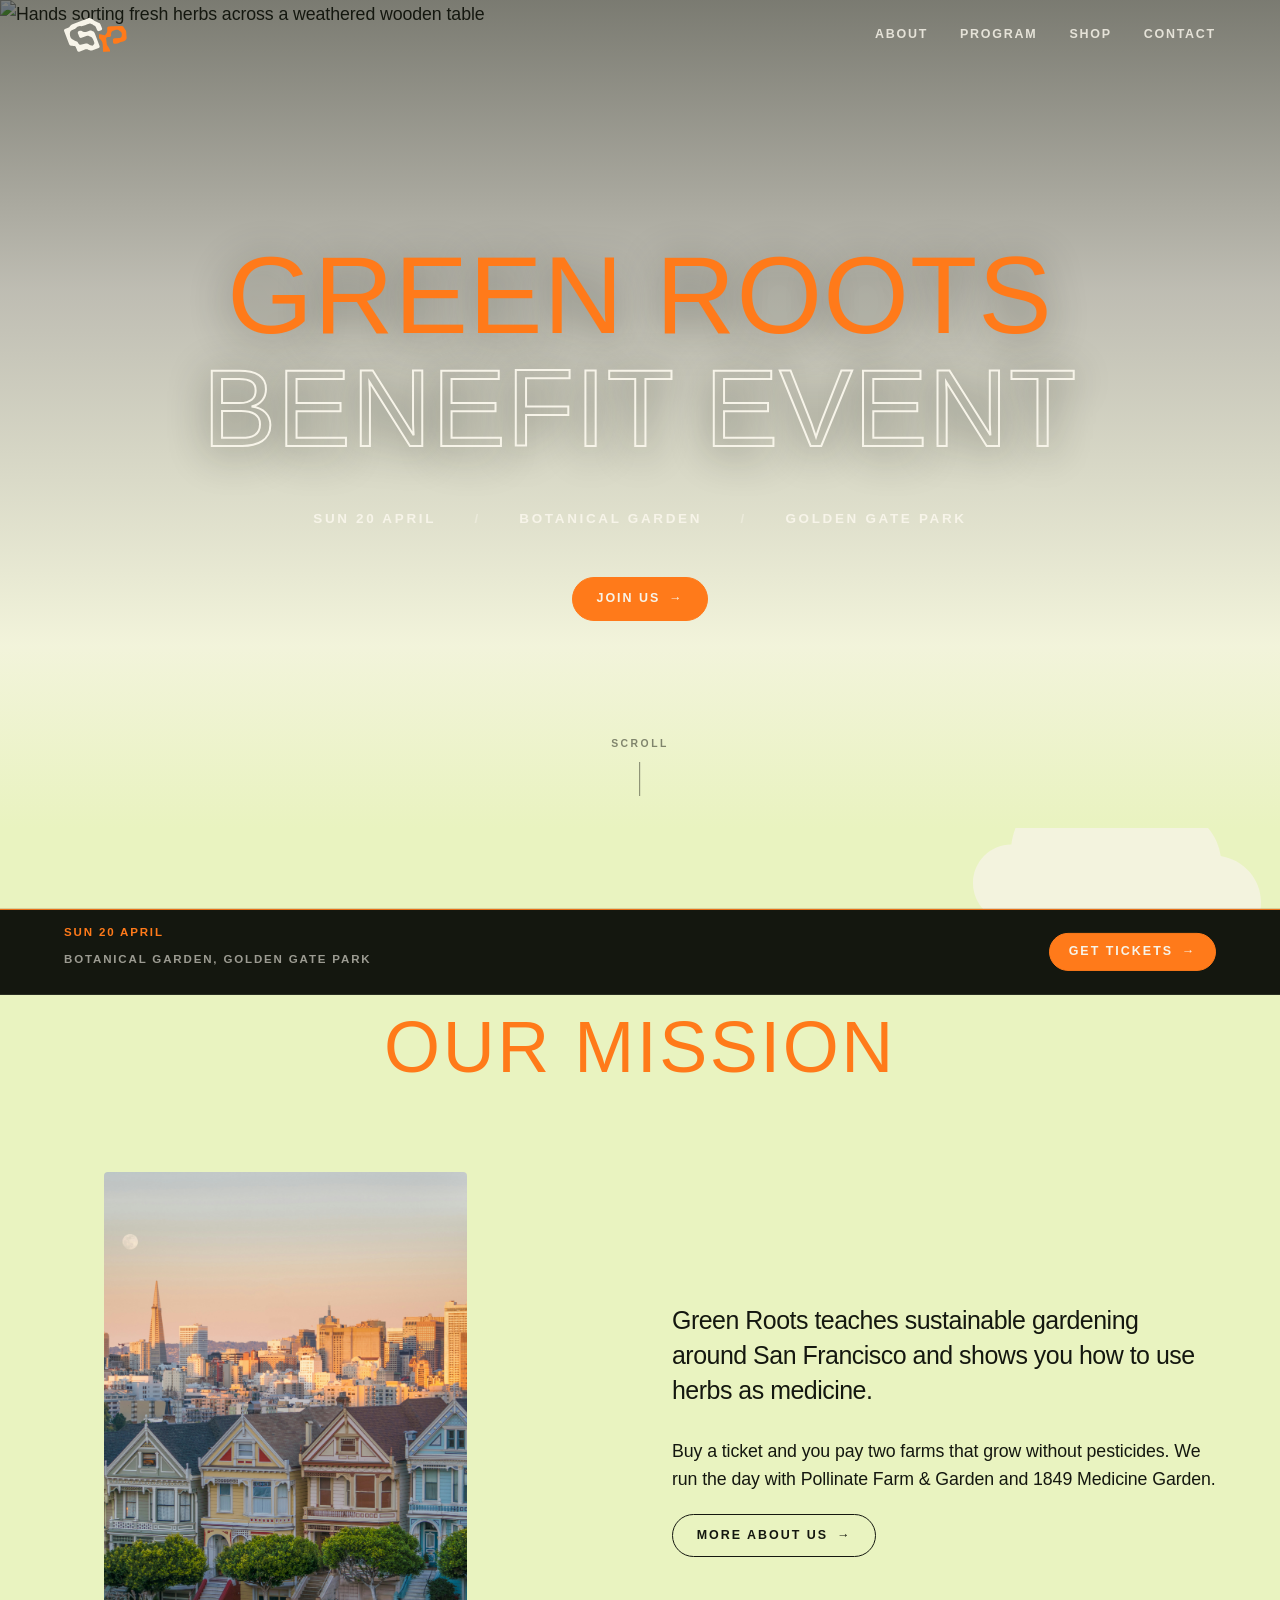
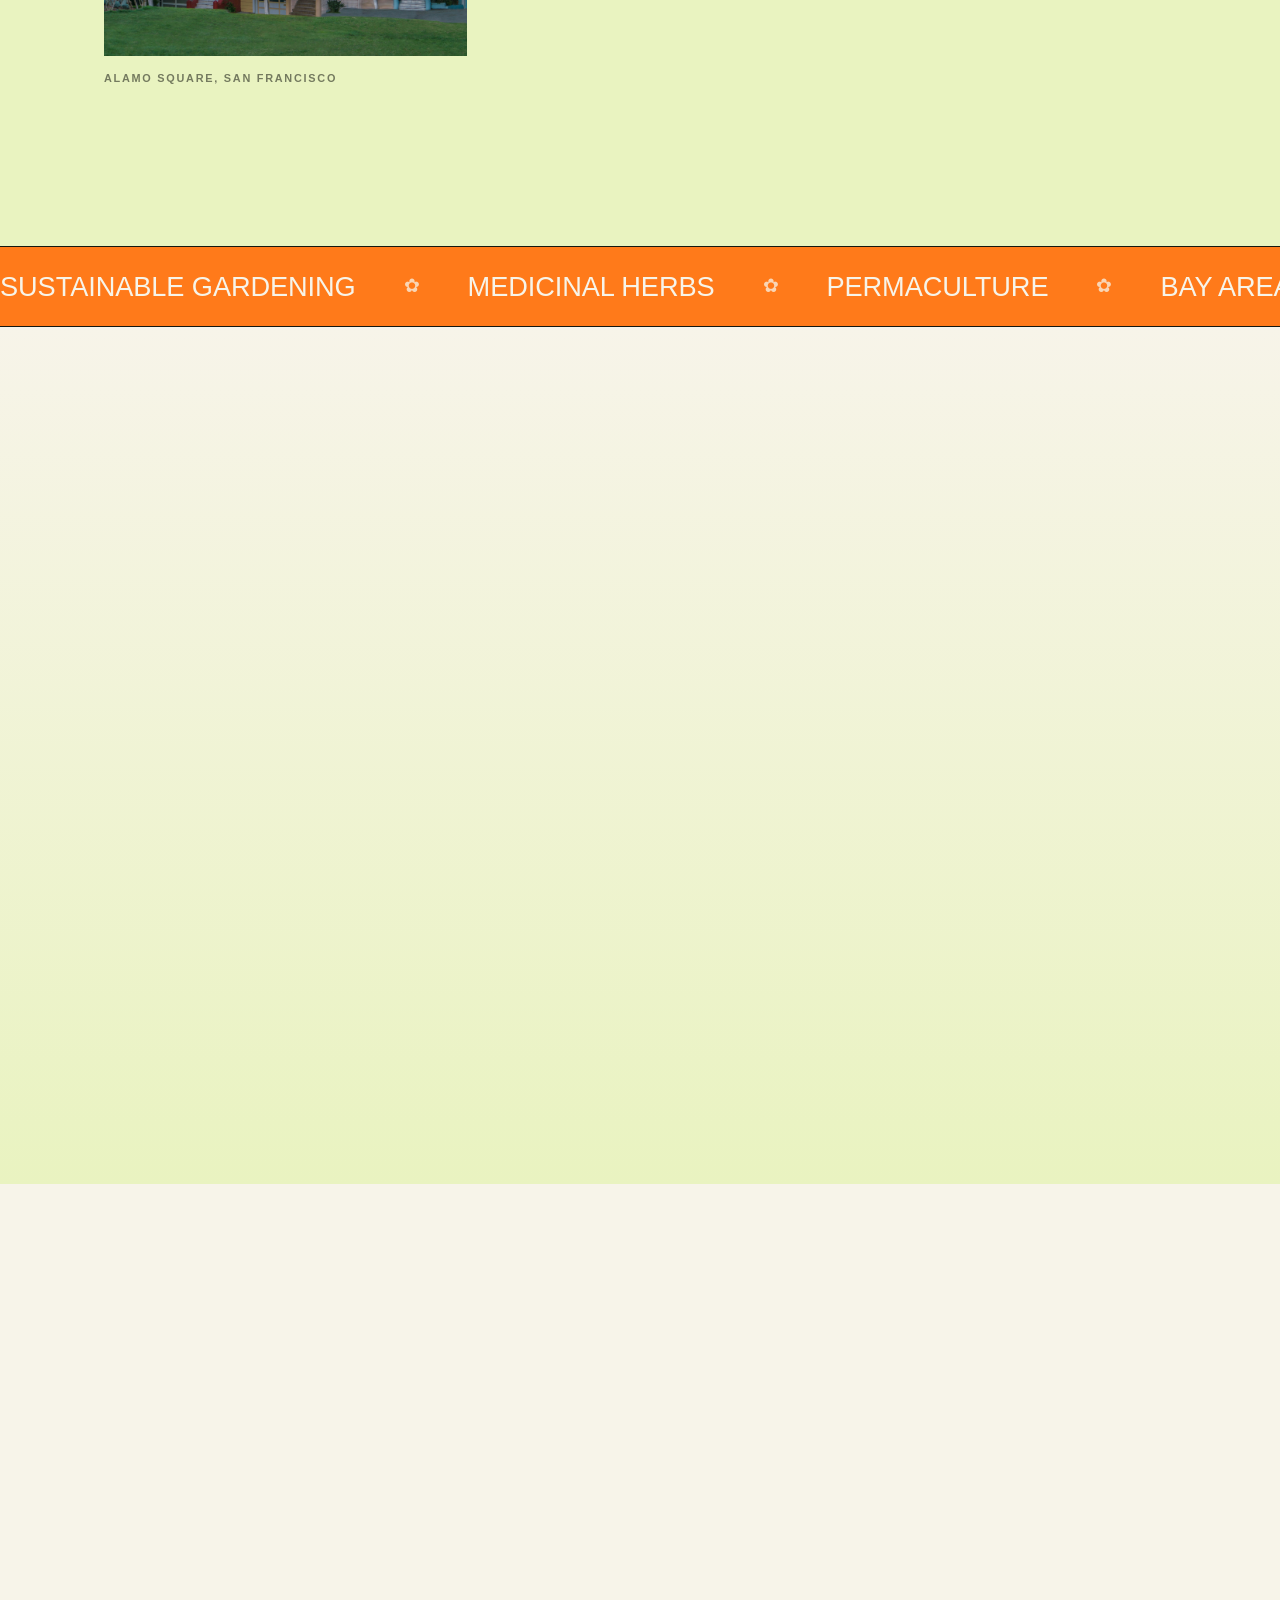
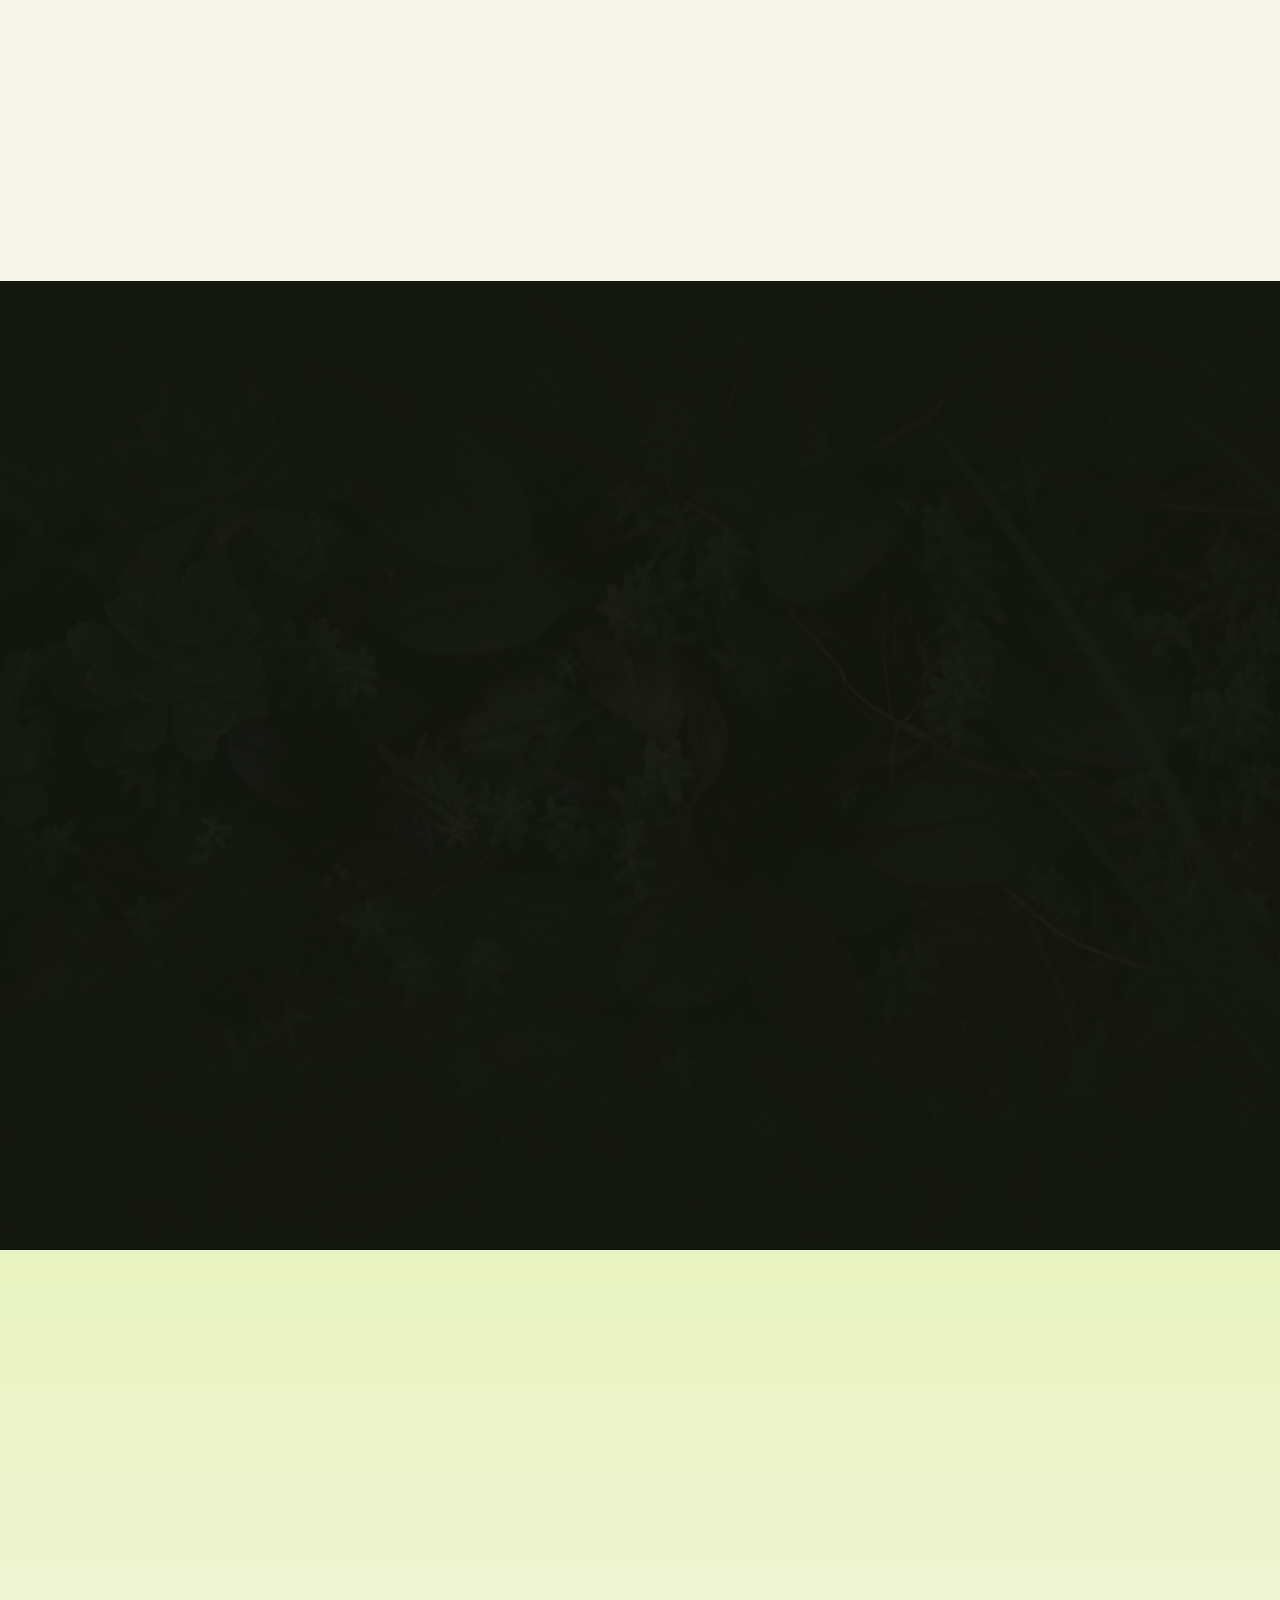
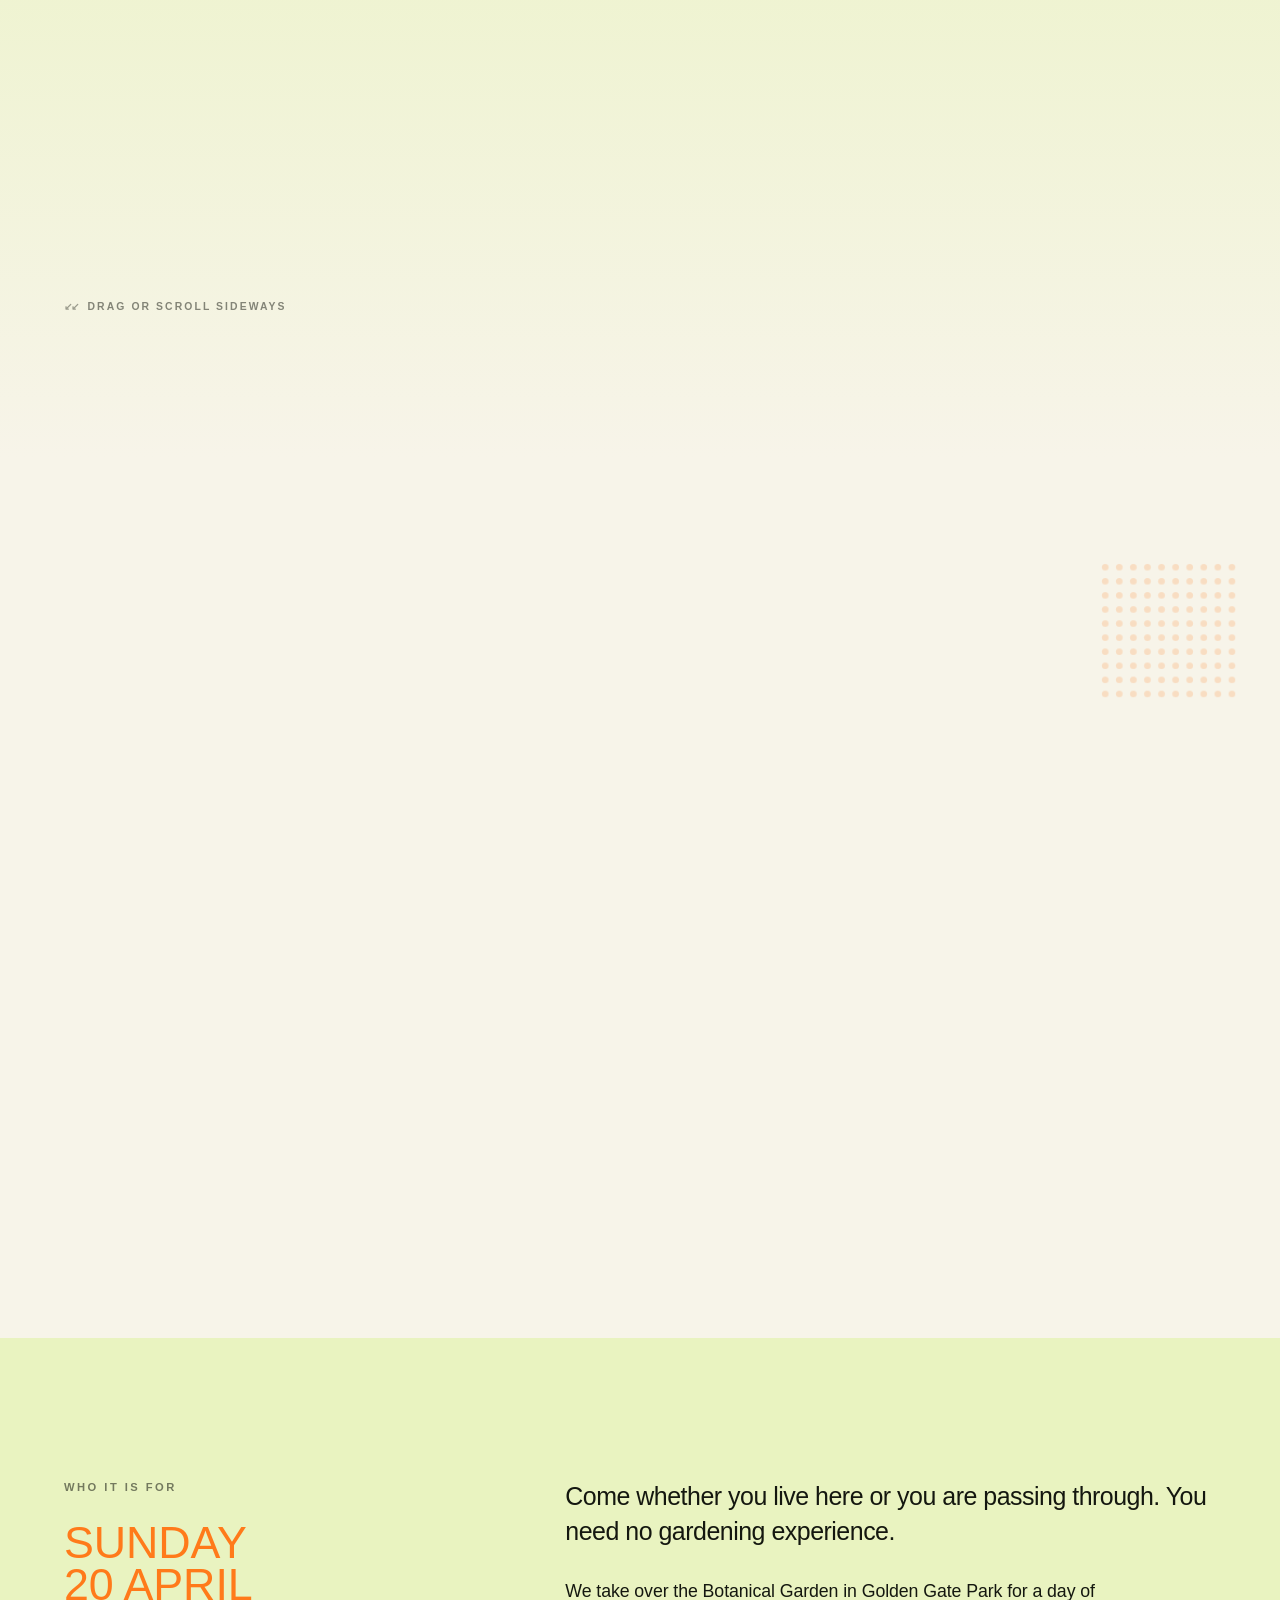
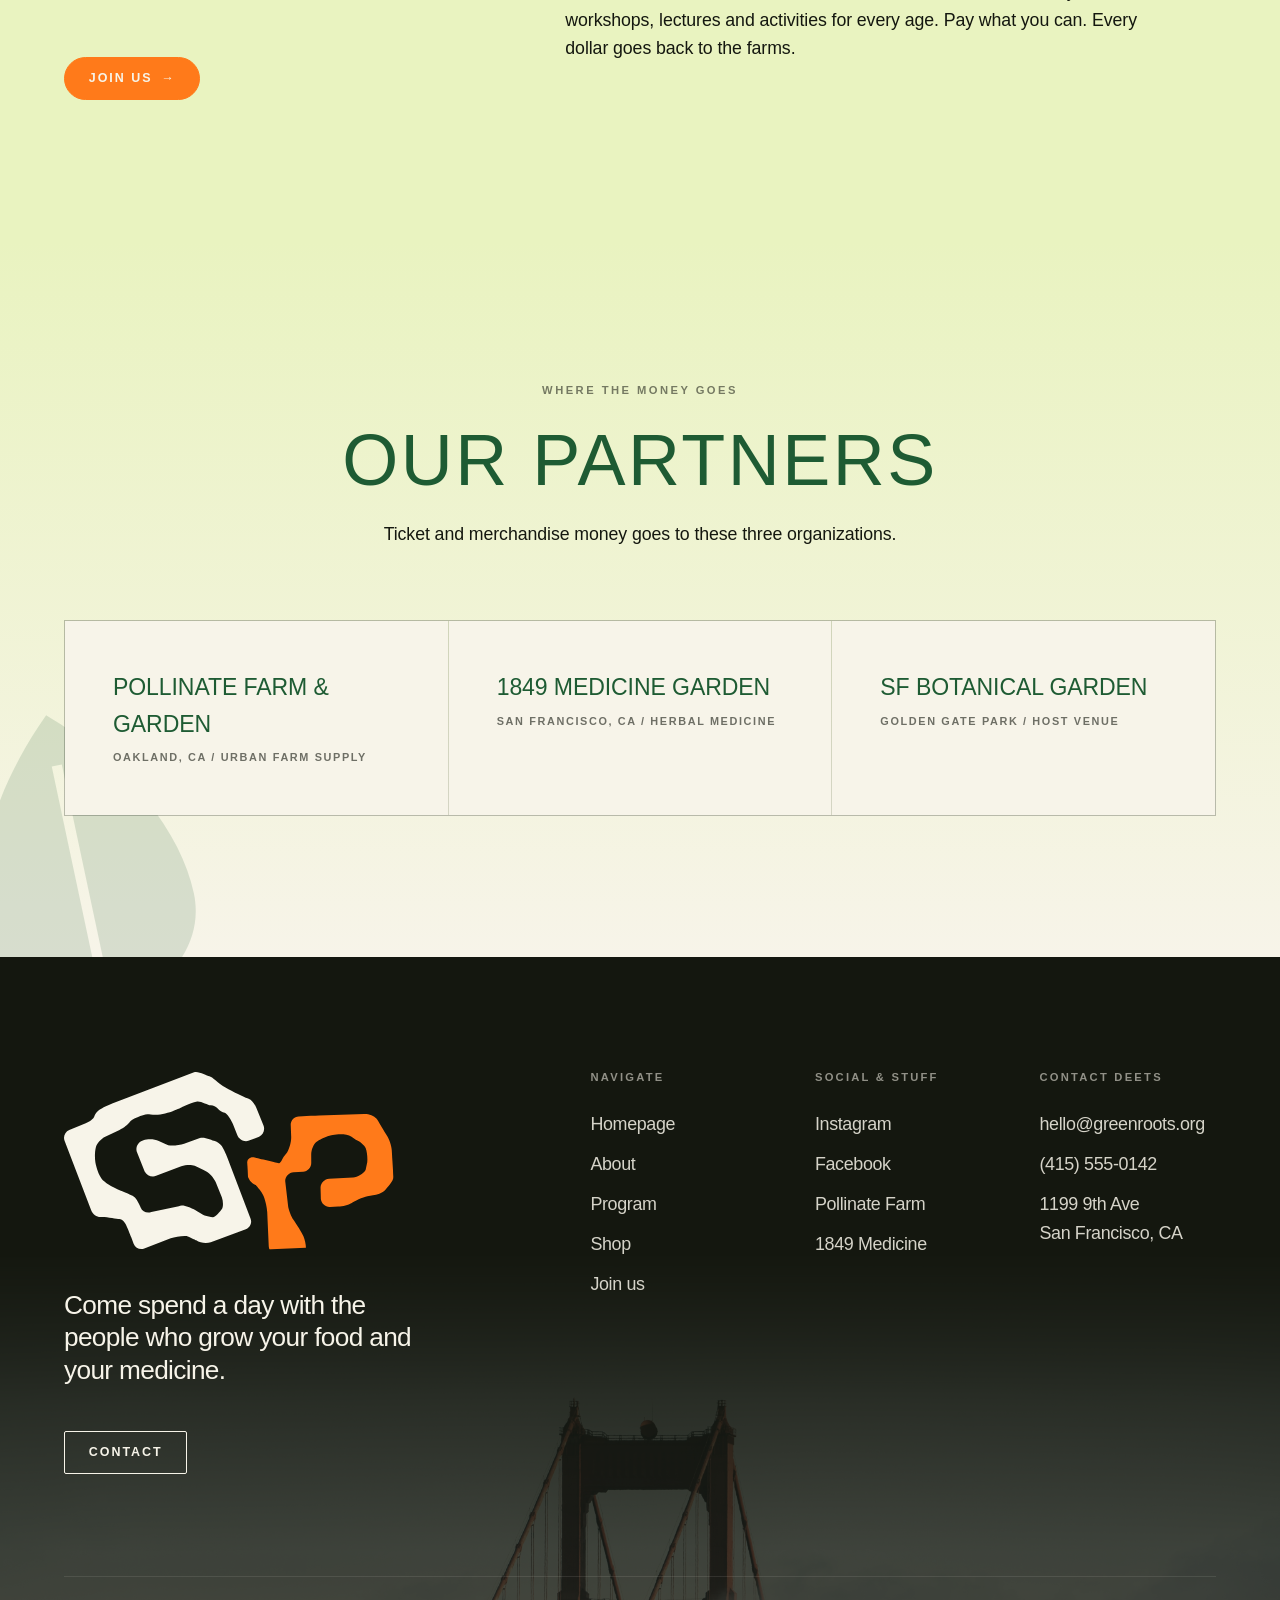
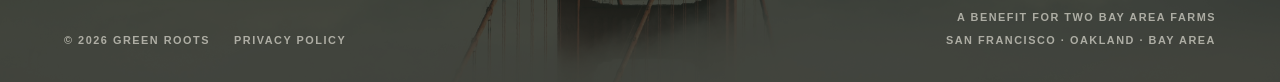
==== index.html @ 8e319bec "commit" ====
<!DOCTYPE html>
<html lang="en">
<head>
<meta charset="utf-8">
<meta name="viewport" content="width=device-width, initial-scale=1">
<title>Green Roots Benefit Event, San Francisco</title>
<meta name="description" content="Green Roots is a benefit event promoting sustainable gardening in and around San Francisco and educating folks about the medicinal uses of herbs.">

<link rel="preconnect" href="https://use.typekit.net" crossorigin>
<link rel="stylesheet" href="https://use.typekit.net/anp8cvh.css">
<link rel="stylesheet" href="css/style.css">
</head>
<body>

<a class="skip-link" href="#main">Skip to content</a>

<header class="site-header">
  <div class="shell site-header__inner">
    <a class="wordmark" href="index.html"><svg class="logo-mark" viewBox="0 0 403 216" xmlns="http://www.w3.org/2000/svg" aria-hidden="true"><path d="M177.602 40.2857C180.343 40.1155 184.178 41.8651 186.124 44.1801C188.062 46.4888 191.898 48.7928 194.631 49.2989C197.363 49.8049 202.777 58.3507 204.778 63.4679L209.93 76.697C211.926 81.822 217.901 84.8073 223.201 83.3412L236.256 78.3563C241.257 76.054 243.659 70.0044 241.594 64.9007L232.861 43.2488C230.805 38.1515 226.64 33.2227 223.595 32.3083C220.55 31.3938 209.944 26.45 206.105 24.4661C202.275 22.4885 196.08 19.0923 192.357 16.9188C188.634 14.7452 178.912 5.50829 176.008 5.19774C173.104 4.8872 162.658 -1.58758 157.515 0.366983L58.3565 38.0786C53.2131 40.0332 46.4711 43.3689 43.3693 45.4746C40.2676 47.5802 37.2441 51.3341 36.6541 53.8051C36.0641 56.2761 31.4075 59.9788 26.3101 62.0352L6.35926 70.1017C1.26192 72.1582 -1.30574 78.0473 0.662883 83.1892L32.8975 167.425C34.8584 172.56 40.3673 176.262 45.1229 175.642C49.8862 175.027 64.3965 177.989 67.0154 178.016C69.6343 178.043 73.1918 181.023 74.889 184.644C76.5926 188.256 79.5816 195.425 81.5362 200.569L84.3103 207.859C86.2648 213.003 92.0647 215.601 97.2004 213.64L129.188 201.398C134.323 199.437 143.011 198.21 148.491 198.68C148.491 198.68 148.685 198.696 153.961 200.972C159.274 203.265 160.163 203.884 160.163 203.884C164.676 207.034 172.579 208.043 177.735 206.137L220.153 190.411C225.315 188.498 227.923 182.732 225.969 177.589L197.859 103.803C195.898 98.6668 192.831 92.3235 191.033 89.716C189.234 87.1085 185.425 84.3751 182.557 83.6557C179.689 82.9362 169.771 78.1271 164.597 79.9924L145.431 86.9184C140.257 88.7837 131.58 89.6328 126.141 88.8099L114.708 83.5038C109.707 81.2067 101.391 80.8808 96.2267 82.7665L94.8157 83.2823C89.6509 85.168 86.5992 91.0504 88.0449 96.3603L97.6584 120.402C100.157 125.304 106.4 127.722 111.543 125.767L141.982 114.225C147.126 112.271 154.457 112.016 158.281 113.653C162.104 115.29 168.445 118.302 172.374 120.347C176.304 122.393 181.373 128.159 183.655 133.169L191.124 151.604C192.955 156.788 192.969 163.242 191.165 165.938C189.362 168.634 182.836 176.526 180.166 176.006C177.49 175.494 173.03 174.513 170.243 173.821C167.456 173.129 158.998 166.903 156.508 165.988C154.023 165.065 143.886 159.845 139.122 162.585L105.779 169.565C100.676 171.629 94.8374 169.141 92.7873 164.036L92.0299 162.146C89.9798 157.04 86.4793 151.865 84.241 150.64C82.0027 149.414 72.895 145.559 68.8197 143.962C64.7444 142.366 57.6002 138.663 52.9461 135.732C52.9461 135.732 52.0865 135.189 48.5644 132.276C40.7568 125.806 37.9756 109.182 37.9756 109.182C37.0727 103.759 37.3413 95.5769 38.5824 91.0195C39.8299 86.4543 44.9103 80.8026 49.8848 78.4532L67.2347 70.258C72.2093 67.9086 77.8758 63.4544 79.8307 60.3657C81.7856 57.277 95.4231 51.6061 100.908 51.2299C100.908 51.2299 102.1 51.142 107.662 51.7175C123.561 53.3336 144.507 41.901 144.507 41.901C149.339 39.2679 156.859 36.5126 161.225 35.7689C165.591 35.0252 174.857 40.4776 177.598 40.3075L177.602 40.2857Z"/><g clip-path="url(#clip-hdr-i)"><path class="is-accent" d="M236.792 142.304C240.543 147.275 241.913 150.678 241.913 150.678C243.968 155.783 245.858 164.449 246.098 169.944L247.936 211.043C248.176 216.537 252.879 221.296 258.368 221.617L261.338 221.787C266.827 222.108 275.779 221.726 281.22 220.948L282.881 220.705C288.323 219.927 292.861 216.355 292.955 212.777C293.048 209.2 291.702 202.913 289.961 198.795C288.22 194.687 279.726 181.515 277.605 178.565C275.484 175.615 272.745 168.818 271.529 163.456L267.872 132.026C267.972 126.527 272.548 121.742 278.038 121.392L289.477 120.661C294.967 120.311 299.431 115.521 299.411 110.027L299.365 100.04C299.334 94.5356 302.09 87.7288 305.489 84.8975C308.879 82.0667 316.003 78.5821 321.316 77.1586C321.316 77.1586 338.936 72.4242 348.212 78.5347L353.355 81.9233C358.422 83.7937 363.841 88.4713 365.391 92.3173C366.94 96.1633 367.774 103.794 367.223 109.263L365.233 118.689C362.385 123.388 355.558 127.491 350.066 127.801L321.079 129.419C315.588 129.729 310.911 134.478 310.681 139.973L311.038 153.861C311.587 159.332 316.529 163.62 322.024 163.38L332.025 162.943C337.52 162.712 344.646 160.859 347.86 158.827C351.074 156.794 361.959 151.183 367.399 150.365L375.851 149.094C381.291 148.276 387.175 145.506 388.925 142.937C390.696 140.398 399.245 132.196 398.905 126.706L396.925 94.7018C396.585 89.2114 393.903 81.2309 390.975 76.9748C388.046 72.7087 380.928 59.6572 378.304 56.3988C375.679 53.1404 369.033 50.6284 363.536 50.8187L309.045 52.6814C303.548 52.8717 294.556 53.255 289.064 53.5453L284.17 53.7993C278.678 54.0896 274.35 58.8132 274.56 64.3092L275.109 78.699C275.32 84.195 273.162 92.5373 270.315 97.2462C270.315 97.2462 269.401 98.7676 266.283 102.327C264.625 104.221 262.598 110.756 260.24 110.389C256.047 109.722 230.854 103.576 230.854 103.576C225.512 102.269 221.348 105.704 221.608 111.198L222.181 123.384C222.442 128.878 226.898 134.879 232.074 136.725C232.074 136.725 232.765 136.975 236.781 142.294L236.792 142.304Z"/></g><defs><clipPath id="clip-hdr-i"><rect width="167.33" height="176.45" transform="translate(395.5 40.8594) rotate(87.4958)"/></clipPath></defs></svg><span class="sr-only">Green Roots</span></a>

    <nav class="site-nav" id="site-nav" aria-label="Primary">
      <a href="about.html">About</a>
      <a href="#program">Program</a>
      <a href="#shop">Shop</a>
      <a href="#contact">Contact</a>
    </nav>

    <button class="nav-toggle" type="button" aria-expanded="false" aria-controls="site-nav" aria-label="Menu">
      <span></span>
    </button>
  </div>
</header>

<main id="main">

  <!-- ============================ HERO ============================ -->
  <section class="hero">
    <div class="hero__media">
      <img src="img/hero_image.png" alt="Hands sorting fresh herbs across a weathered wooden table" fetchpriority="high">
    </div>

    <div class="shell hero__inner">
      <h1 class="hero__title">
        <span>Green Roots</span>
        <span class="is-outline">Benefit Event</span>
      </h1>

      <p class="hero__meta">
        <span>Sun 20 April</span>
        <span>Botanical Garden</span>
        <span>Golden Gate Park</span>
      </p>

      <p class="hero__cta">
        <a class="btn btn--solid" href="#join">Join us <span class="btn__arrow" aria-hidden="true">&rarr;</span></a>
      </p>
    </div>

    <span class="hero__scroll" aria-hidden="true">Scroll</span>
  </section>

  <!-- ============================ MISSION ============================ -->
  <section class="band band--lime" id="mission">
    <svg class="motif motif--fog-tr" viewBox="0 0 200 90" aria-hidden="true">
      <path fill="currentColor" d="M20 70C9 70 0 61 0 50s9-20 20-20C22 13 36 0 53 0c12 0 23 7 29 17 5-4 11-6 18-6 15 0 27 11 29 25 12 2 21 12 21 24 0 13-11 24-24 24H20z"></path>
    </svg>
    <div class="shell">
      <div class="band__head band__head--center" data-reveal>
        <span class="eyebrow">The program</span>
        <h2 class="section-title">Our Mission</h2>
      </div>

      <div class="split split--offset">
        <div class="split__media" data-reveal>
          <figure class="figure figure--tall">
            <img src="img/sanfancisco.jpg" alt="Victorian houses at Alamo Square with the San Francisco skyline behind them">
            <figcaption class="figure__caption">Alamo Square, San Francisco</figcaption>
          </figure>
        </div>

        <div class="split__body" data-reveal data-reveal-delay="120">
          <p class="lede">Green Roots teaches sustainable gardening around San&nbsp;Francisco and shows you how to use herbs as medicine.</p>
          <p>Buy a ticket and you pay two farms that grow without pesticides. We run the day with Pollinate Farm &amp; Garden and 1849 Medicine Garden.</p>
          <p><a class="btn" href="about.html">More about us <span class="btn__arrow" aria-hidden="true">&rarr;</span></a></p>
        </div>
      </div>
    </div>
  </section>

  <div class="marquee" aria-hidden="true">
    <div class="marquee__track">
      <span class="marquee__item">Sustainable gardening</span>
      <span class="marquee__item">Medicinal herbs</span>
      <span class="marquee__item">Permaculture</span>
      <span class="marquee__item">Bay Area growers</span>
      <span class="marquee__item">Sustainable gardening</span>
      <span class="marquee__item">Medicinal herbs</span>
      <span class="marquee__item">Permaculture</span>
      <span class="marquee__item">Bay Area growers</span>
    </div>
  </div>

  <!-- ============================ IMPORTANCE ============================ -->
  <section class="band band--fade-cream" id="importance">
    <div class="shell">
      <div class="band__head band__head--center" data-reveal>
        <span class="eyebrow">Soil and health</span>
        <h2 class="section-title">Importance</h2>
      </div>

      <div class="columns" data-reveal>
        <p>Most people never meet the person who grows their food. What you eat shapes your health more than almost any other choice you make in a day. Farms that skip pesticides, chemicals and GMOs give you food worth eating.</p>
        <p>Paying growers near you keeps that food within reach. Food can poison you or heal you. The difference is quantity and quality.</p>
        <p>Herbs work the same way. Grown well and used with care, they handle small complaints and cost the land nothing.</p>
      </div>

      <div class="facts" style="margin-top: clamp(3rem, 7vw, 5rem)" data-reveal>
        <div class="fact">
          <span class="fact__num">2</span>
          <span class="fact__label">Partner farms</span>
        </div>
        <div class="fact">
          <span class="fact__num">6</span>
          <span class="fact__label">Workshops &amp; lectures</span>
        </div>
        <div class="fact">
          <span class="fact__num">100%</span>
          <span class="fact__label">Proceeds donated</span>
        </div>
        <div class="fact">
          <span class="fact__num">1</span>
          <span class="fact__label">Day in the garden</span>
        </div>
      </div>
    </div>
  </section>

  <!-- ============================ WHY GREEN ROOTS ============================ -->
  <section class="band band--cream" id="why">
    <div class="shell">
      <div class="split split--reverse">
        <div class="split__media" data-reveal>
          <figure class="figure">
            <img src="img/garden.jpg" alt="An open glasshouse door looking out onto a planted garden">
            <figcaption class="figure__caption">The glasshouse at the Botanical Garden</figcaption>
          </figure>
        </div>

        <div class="split__body" data-reveal data-reveal-delay="120">
          <span class="eyebrow">The farms</span>
          <h2 class="section-title section-title--green" style="margin-bottom: 1.5rem">Why Green&nbsp;Roots?</h2>
          <p>We run the day with Pollinate Farm &amp; Garden and 1849 Medicine Garden. Both farms follow permaculture methods.</p>
          <p><strong>Yolanda Burell</strong> farms in Oakland and owns Pollinate Farm. <strong>Bonnie Rose Weaver</strong> is a herbalist and owns 1849 Medicine Garden. They spend the day answering your questions.</p>
        </div>
      </div>
    </div>
  </section>

  <!-- ============================ SPEAKERS ============================ -->
  <section class="band band--ink band--texture" id="speakers">
    <div class="shell">
      <div class="band__head" data-reveal>
        <span class="eyebrow eyebrow--cream">Speakers</span>
        <h2 class="section-title section-title--cream">Meet your hosts</h2>
      </div>

      <div class="speakers">
        <article class="speaker" data-reveal>
          <div class="speaker__portrait">
            <img src="img/Yolanda Burell.png" alt="Portrait of Yolanda Burell">
          </div>
          <div>
            <h3 class="speaker__name">Yolanda Burell</h3>
            <p class="speaker__role">Farmer · Pollinate Farm &amp; Garden</p>
            <p>Yolanda grows food, feed and flowers on an urban homestead in Oakland. She teaches people to farm the space they already have, down to a balcony.</p>
          </div>
        </article>

        <article class="speaker" data-reveal data-reveal-delay="140">
          <div class="speaker__portrait">
            <img src="img/Bonnie Rose Weaver.png" alt="Portrait of Bonnie Rose Weaver">
          </div>
          <div>
            <h3 class="speaker__name">Bonnie Rose Weaver</h3>
            <p class="speaker__role">Herbalist · 1849 Medicine Garden</p>
            <p>Bonnie grows and wildcrafts the plants she makes medicine from. Her tinctures and salves come from within a few miles of the city.</p>
          </div>
        </article>
      </div>
    </div>
  </section>

  <!-- ============================ PROGRAM ============================ -->
  <section class="band band--fade-lime" id="program">
    <div class="shell">
      <div class="band__head" data-reveal>
        <span class="eyebrow">Sunday 20 April</span>
        <h2 class="section-title">Program</h2>
      </div>

      <div class="rail" tabindex="0" role="region" aria-label="Event program, scroll horizontally" data-reveal>
        <div class="rail__track">

          <article class="rail-card">
            <div class="rail-card__stamp">
              <span class="rail-card__day">Sun</span>
              <span class="rail-card__hour">10</span>
            </div>
            <span class="rail-card__time">10:00–11:00</span>
            <h3 class="rail-card__title">Doors open &amp; garden walk</h3>
            <p class="rail-card__note">A walk through the beds with the head gardener before the crowds arrive.</p>
            <span class="rail-card__where">Main lawn</span>
          </article>
          <article class="rail-card">
            <div class="rail-card__stamp">
              <span class="rail-card__day">Sun</span>
              <span class="rail-card__hour">11</span>
            </div>
            <span class="rail-card__time">11:00–12:30</span>
            <h3 class="rail-card__title">Growing food in a small city plot</h3>
            <p class="rail-card__note">Yolanda Burell on beds, balconies and what a sidewalk strip can feed.</p>
            <span class="rail-card__where">Lecture tent</span>
          </article>
          <article class="rail-card">
            <div class="rail-card__stamp">
              <span class="rail-card__day">Sun</span>
              <span class="rail-card__hour">12</span>
            </div>
            <span class="rail-card__time">12:30–13:00</span>
            <h3 class="rail-card__title">Seed swap</h3>
            <p class="rail-card__note">Bring seeds you saved. Take home seeds you have never grown.</p>
            <span class="rail-card__where">Nursery</span>
          </article>
          <article class="rail-card">
            <div class="rail-card__stamp">
              <span class="rail-card__day">Sun</span>
              <span class="rail-card__hour">13</span>
            </div>
            <span class="rail-card__time">13:00–14:30</span>
            <h3 class="rail-card__title">Herb ID &amp; tincture making</h3>
            <p class="rail-card__note">Bonnie Rose Weaver names the plants around you, then you make a tincture.</p>
            <span class="rail-card__where">Workshop barn</span>
          </article>
          <article class="rail-card">
            <div class="rail-card__stamp">
              <span class="rail-card__day">Sun</span>
              <span class="rail-card__hour">14</span>
            </div>
            <span class="rail-card__time">14:30–15:30</span>
            <h3 class="rail-card__title">Composting &amp; soil clinic</h3>
            <p class="rail-card__note">Bring a bag of your own soil and we will tell you what it is missing.</p>
            <span class="rail-card__where">Nursery</span>
          </article>
          <article class="rail-card">
            <div class="rail-card__stamp">
              <span class="rail-card__day">Sun</span>
              <span class="rail-card__hour">15</span>
            </div>
            <span class="rail-card__time">15:30–16:30</span>
            <h3 class="rail-card__title">Kids' potting bench</h3>
            <p class="rail-card__note">Potting up seedlings with the children. Everyone takes one home.</p>
            <span class="rail-card__where">Glasshouse</span>
          </article>
          <article class="rail-card">
            <div class="rail-card__stamp">
              <span class="rail-card__day">Sun</span>
              <span class="rail-card__hour">16</span>
            </div>
            <span class="rail-card__time">16:30–17:00</span>
            <h3 class="rail-card__title">Panel: food as medicine</h3>
            <p class="rail-card__note">Both speakers answer questions from the audience.</p>
            <span class="rail-card__where">Lecture tent</span>
          </article>
          <article class="rail-card">
            <div class="rail-card__stamp">
              <span class="rail-card__day">Sun</span>
              <span class="rail-card__hour">17</span>
            </div>
            <span class="rail-card__time">17:00 to late</span>
            <h3 class="rail-card__title">Community table</h3>
            <p class="rail-card__note">A shared meal cooked from the garden. One long table, no seating plan.</p>
            <span class="rail-card__where">Main lawn</span>
          </article>

        </div>
      </div>

      <p class="rail-hint" aria-hidden="true">Drag or scroll sideways</p>
    </div>
  </section>

  <!-- ============================ TICKETS ============================ -->
  <section class="band band--cream" id="tickets">
    <svg class="motif motif--spot-r" viewBox="0 0 100 100" aria-hidden="true">
      <defs>
        <pattern id="dots-tickets" width="10" height="10" patternUnits="userSpaceOnUse">
          <circle cx="3" cy="3" r="2.4" fill="currentColor"></circle>
        </pattern>
      </defs>
      <rect width="100" height="100" fill="url(#dots-tickets)"></rect>
    </svg>

    <div class="shell">
      <div class="band__head" data-reveal>
        <span class="eyebrow">Tickets</span>
        <h2 class="section-title">Pick your tier</h2>
        <p style="margin-top:1.5rem">Every tier gets you the whole day. The price changes how much reaches the farms. We turn nobody away for lack of funds.</p>
      </div>

      <div class="tiers" data-reveal>
        <a class="tier" href="#join">
          <span class="tier__badge">Tier 1 · Sold out</span>
          <span class="tier__price">$25</span>
          <span class="tier__name">Early roots</span>
          <p class="tier__what">Entry, all lectures and workshops. These sold out in a week.</p>
          <span class="tier__cta">Waitlist <span aria-hidden="true">&rarr;</span></span>
        </a>

        <a class="tier tier--featured" href="#join">
          <span class="tier__badge">Tier 2 · On sale</span>
          <span class="tier__price">$40</span>
          <span class="tier__name">General</span>
          <p class="tier__what">Entry, all lectures and workshops, plus a seed pack from both farms.</p>
          <span class="tier__cta">Get tickets <span aria-hidden="true">&rarr;</span></span>
        </a>

        <a class="tier" href="#join">
          <span class="tier__badge">Tier 3 · On sale</span>
          <span class="tier__price">$85</span>
          <span class="tier__name">Supporter</span>
          <p class="tier__what">Everything above, a seat at the community table and a screen-printed tote.</p>
          <span class="tier__cta">Get tickets <span aria-hidden="true">&rarr;</span></span>
        </a>

        <a class="tier" href="#join">
          <span class="tier__badge">Always open</span>
          <span class="tier__price">$0+</span>
          <span class="tier__name">Pay what you can</span>
          <p class="tier__what">Same day, same workshops. Tell us you are coming and we hold a place.</p>
          <span class="tier__cta">Reserve a place <span aria-hidden="true">&rarr;</span></span>
        </a>
      </div>
    </div>
  </section>

  <!-- ============================ JOIN US ============================ -->
  <section class="band band--lime" id="join">
    <div class="shell">
      <div class="join">
        <div class="join__aside" data-reveal>
          <span class="eyebrow">Who it is for</span>
          <p class="join__date">Sunday<br>20 April</p>
          <p style="margin-top:1.25rem"><a class="btn btn--solid" href="#contact">Join us <span class="btn__arrow" aria-hidden="true">&rarr;</span></a></p>
        </div>

        <div class="join__body" data-reveal data-reveal-delay="120">
          <p class="lede">Come whether you live here or you are passing through. You need no gardening experience.</p>
          <p>We take over the Botanical Garden in Golden Gate Park for a day of workshops, lectures and activities for every age. Pay what you can. Every dollar goes back to the farms.</p>
        </div>
      </div>
    </div>
  </section>

  <!-- ============================ PARTNERS ============================ -->
  <section class="band band--fade-lime" id="shop">
    <svg class="motif motif--leaf-bl" viewBox="0 0 100 120" aria-hidden="true">
      <path fill="currentColor" d="M50 2C22 28 8 58 8 82c0 21 19 36 42 36s42-15 42-36C92 58 78 28 50 2zm2 20v94h-4V22h4z"></path>
    </svg>
    <div class="shell">
      <div class="band__head band__head--center" data-reveal>
        <span class="eyebrow">Where the money goes</span>
        <h2 class="section-title section-title--green">Our partners</h2>
        <p style="margin:1.5rem auto 0; text-align:center">Ticket and merchandise money goes to these three organizations.</p>
      </div>

      <div class="partners" data-reveal>
        <a class="partner" href="#contact">
          <span class="partner__name">Pollinate Farm &amp; Garden</span>
          <span class="partner__meta">Oakland, CA / Urban farm supply</span>
        </a>
        <a class="partner" href="#contact">
          <span class="partner__name">1849 Medicine Garden</span>
          <span class="partner__meta">San Francisco, CA / Herbal medicine</span>
        </a>
        <a class="partner" href="#contact">
          <span class="partner__name">SF Botanical Garden</span>
          <span class="partner__meta">Golden Gate Park / Host venue</span>
        </a>
      </div>
    </div>
  </section>

</main>

<!-- ============================ FOOTER ============================ -->
<footer class="site-footer" id="contact">
  <div class="site-footer__bridge" aria-hidden="true">
    <img src="img/footer_image.png" alt="">
  </div>

  <div class="shell">
    <div class="footer-top">
      <div class="footer-brand">
        <h2 class="sr-only">Green Roots</h2>
        <svg class="footer-brand__logo" viewBox="0 0 403 216" xmlns="http://www.w3.org/2000/svg" aria-hidden="true"><path d="M177.602 40.2857C180.343 40.1155 184.178 41.8651 186.124 44.1801C188.062 46.4888 191.898 48.7928 194.631 49.2989C197.363 49.8049 202.777 58.3507 204.778 63.4679L209.93 76.697C211.926 81.822 217.901 84.8073 223.201 83.3412L236.256 78.3563C241.257 76.054 243.659 70.0044 241.594 64.9007L232.861 43.2488C230.805 38.1515 226.64 33.2227 223.595 32.3083C220.55 31.3938 209.944 26.45 206.105 24.4661C202.275 22.4885 196.08 19.0923 192.357 16.9188C188.634 14.7452 178.912 5.50829 176.008 5.19774C173.104 4.8872 162.658 -1.58758 157.515 0.366983L58.3565 38.0786C53.2131 40.0332 46.4711 43.3689 43.3693 45.4746C40.2676 47.5802 37.2441 51.3341 36.6541 53.8051C36.0641 56.2761 31.4075 59.9788 26.3101 62.0352L6.35926 70.1017C1.26192 72.1582 -1.30574 78.0473 0.662883 83.1892L32.8975 167.425C34.8584 172.56 40.3673 176.262 45.1229 175.642C49.8862 175.027 64.3965 177.989 67.0154 178.016C69.6343 178.043 73.1918 181.023 74.889 184.644C76.5926 188.256 79.5816 195.425 81.5362 200.569L84.3103 207.859C86.2648 213.003 92.0647 215.601 97.2004 213.64L129.188 201.398C134.323 199.437 143.011 198.21 148.491 198.68C148.491 198.68 148.685 198.696 153.961 200.972C159.274 203.265 160.163 203.884 160.163 203.884C164.676 207.034 172.579 208.043 177.735 206.137L220.153 190.411C225.315 188.498 227.923 182.732 225.969 177.589L197.859 103.803C195.898 98.6668 192.831 92.3235 191.033 89.716C189.234 87.1085 185.425 84.3751 182.557 83.6557C179.689 82.9362 169.771 78.1271 164.597 79.9924L145.431 86.9184C140.257 88.7837 131.58 89.6328 126.141 88.8099L114.708 83.5038C109.707 81.2067 101.391 80.8808 96.2267 82.7665L94.8157 83.2823C89.6509 85.168 86.5992 91.0504 88.0449 96.3603L97.6584 120.402C100.157 125.304 106.4 127.722 111.543 125.767L141.982 114.225C147.126 112.271 154.457 112.016 158.281 113.653C162.104 115.29 168.445 118.302 172.374 120.347C176.304 122.393 181.373 128.159 183.655 133.169L191.124 151.604C192.955 156.788 192.969 163.242 191.165 165.938C189.362 168.634 182.836 176.526 180.166 176.006C177.49 175.494 173.03 174.513 170.243 173.821C167.456 173.129 158.998 166.903 156.508 165.988C154.023 165.065 143.886 159.845 139.122 162.585L105.779 169.565C100.676 171.629 94.8374 169.141 92.7873 164.036L92.0299 162.146C89.9798 157.04 86.4793 151.865 84.241 150.64C82.0027 149.414 72.895 145.559 68.8197 143.962C64.7444 142.366 57.6002 138.663 52.9461 135.732C52.9461 135.732 52.0865 135.189 48.5644 132.276C40.7568 125.806 37.9756 109.182 37.9756 109.182C37.0727 103.759 37.3413 95.5769 38.5824 91.0195C39.8299 86.4543 44.9103 80.8026 49.8848 78.4532L67.2347 70.258C72.2093 67.9086 77.8758 63.4544 79.8307 60.3657C81.7856 57.277 95.4231 51.6061 100.908 51.2299C100.908 51.2299 102.1 51.142 107.662 51.7175C123.561 53.3336 144.507 41.901 144.507 41.901C149.339 39.2679 156.859 36.5126 161.225 35.7689C165.591 35.0252 174.857 40.4776 177.598 40.3075L177.602 40.2857Z"/><g clip-path="url(#clip-ftr-i)"><path class="is-accent" d="M236.792 142.304C240.543 147.275 241.913 150.678 241.913 150.678C243.968 155.783 245.858 164.449 246.098 169.944L247.936 211.043C248.176 216.537 252.879 221.296 258.368 221.617L261.338 221.787C266.827 222.108 275.779 221.726 281.22 220.948L282.881 220.705C288.323 219.927 292.861 216.355 292.955 212.777C293.048 209.2 291.702 202.913 289.961 198.795C288.22 194.687 279.726 181.515 277.605 178.565C275.484 175.615 272.745 168.818 271.529 163.456L267.872 132.026C267.972 126.527 272.548 121.742 278.038 121.392L289.477 120.661C294.967 120.311 299.431 115.521 299.411 110.027L299.365 100.04C299.334 94.5356 302.09 87.7288 305.489 84.8975C308.879 82.0667 316.003 78.5821 321.316 77.1586C321.316 77.1586 338.936 72.4242 348.212 78.5347L353.355 81.9233C358.422 83.7937 363.841 88.4713 365.391 92.3173C366.94 96.1633 367.774 103.794 367.223 109.263L365.233 118.689C362.385 123.388 355.558 127.491 350.066 127.801L321.079 129.419C315.588 129.729 310.911 134.478 310.681 139.973L311.038 153.861C311.587 159.332 316.529 163.62 322.024 163.38L332.025 162.943C337.52 162.712 344.646 160.859 347.86 158.827C351.074 156.794 361.959 151.183 367.399 150.365L375.851 149.094C381.291 148.276 387.175 145.506 388.925 142.937C390.696 140.398 399.245 132.196 398.905 126.706L396.925 94.7018C396.585 89.2114 393.903 81.2309 390.975 76.9748C388.046 72.7087 380.928 59.6572 378.304 56.3988C375.679 53.1404 369.033 50.6284 363.536 50.8187L309.045 52.6814C303.548 52.8717 294.556 53.255 289.064 53.5453L284.17 53.7993C278.678 54.0896 274.35 58.8132 274.56 64.3092L275.109 78.699C275.32 84.195 273.162 92.5373 270.315 97.2462C270.315 97.2462 269.401 98.7676 266.283 102.327C264.625 104.221 262.598 110.756 260.24 110.389C256.047 109.722 230.854 103.576 230.854 103.576C225.512 102.269 221.348 105.704 221.608 111.198L222.181 123.384C222.442 128.878 226.898 134.879 232.074 136.725C232.074 136.725 232.765 136.975 236.781 142.294L236.792 142.304Z"/></g><defs><clipPath id="clip-ftr-i"><rect width="167.33" height="176.45" transform="translate(395.5 40.8594) rotate(87.4958)"/></clipPath></defs></svg>
        <p class="footer-brand__line">Come spend a day with the people who grow your food and your medicine.</p>
        <a class="btn btn--ghost-light btn--square" href="mailto:hello@greenroots.org">Contact</a>
      </div>

      <div class="footer-cols">
        <div class="footer-col">
          <h3>Navigate</h3>
          <ul>
            <li><a href="index.html">Homepage</a></li>
            <li><a href="about.html">About</a></li>
            <li><a href="#program">Program</a></li>
            <li><a href="#shop">Shop</a></li>
            <li><a href="#join">Join us</a></li>
          </ul>
        </div>

        <div class="footer-col">
          <h3>Social &amp; stuff</h3>
          <ul>
            <li><a href="https://instagram.com" rel="noopener">Instagram</a></li>
            <li><a href="https://facebook.com" rel="noopener">Facebook</a></li>
            <li><a href="https://pollinatefarm.com" rel="noopener">Pollinate Farm</a></li>
            <li><a href="https://1849medicinegarden.com" rel="noopener">1849 Medicine</a></li>
          </ul>
        </div>

        <div class="footer-col">
          <h3>Contact deets</h3>
          <ul>
            <li><a href="mailto:hello@greenroots.org">hello@greenroots.org</a></li>
            <li><a href="tel:+14155550142">(415) 555-0142</a></li>
            <li><a href="https://maps.google.com/?q=SF+Botanical+Garden" rel="noopener">1199 9th Ave<br>San Francisco, CA</a></li>
          </ul>
        </div>
      </div>
    </div>

    <div class="footer-bottom">
      <div class="footer-bottom__left">
        <span>&copy; 2026 Green Roots</span>
        <a href="#">Privacy policy</a>
      </div>
      <div class="footer-bottom__right">
        <span>A benefit for two Bay Area farms</span>
        <span>San Francisco · Oakland · Bay Area</span>
      </div>
    </div>
  </div>
</footer>


<div class="ticket-bar" id="ticket-bar" hidden>
  <p class="ticket-bar__what">
    <strong>Sun 20 April</strong>
    <span>Botanical Garden, Golden Gate Park</span>
  </p>
  <a class="btn btn--solid" href="index.html#tickets">Get tickets <span class="btn__arrow" aria-hidden="true">&rarr;</span></a>
</div>

<script src="js/main.js"></script>
</body>
</html>
---- css/style.css ----
/* ==========================================================================
   GREEN ROOTS — Benefit Event
   ========================================================================== */

/* --------------------------------------------------------------------------
   1. Tokens
   -------------------------------------------------------------------------- */
:root {
  --ink: #14170f;
  --ink-soft: #2b3122;
  --cream: #f7f4e9;
  --lime: #e9f3c0;
  --lime-deep: #dcecad;
  --orange: #ff7a1a;
  --orange-deep: #e8620a;
  --green: #1e5b33;
  --fog: #cfe0e2;

  --paper: var(--cream);
  --rule: rgba(20, 23, 15, 0.14);

  /* Typekit kit anp8cvh — am-novecento (display) + noka (text & UI) */
  --font-display: "am-novecento", "Futura", "Century Gothic", sans-serif;
  --font-body: "noka", "Helvetica Neue", Arial, sans-serif;
  /* Label / eyebrow / button face: noka 800, widely tracked */
  --font-mono: "noka", "Helvetica Neue", Arial, sans-serif;

  --gutter: clamp(1.25rem, 5vw, 5rem);
  --measure: 62ch;
  --shell: 1400px;

  --ease: cubic-bezier(0.22, 1, 0.36, 1);
}

/* --------------------------------------------------------------------------
   2. Base
   -------------------------------------------------------------------------- */
*,
*::before,
*::after {
  box-sizing: border-box;
}

html {
  scroll-behavior: smooth;
  -webkit-text-size-adjust: 100%;
}

body {
  margin: 0;
  background: var(--paper);
  color: var(--ink);
  font-family: var(--font-body);
  font-weight: 500;
  font-style: normal;
  font-size: clamp(1rem, 0.95rem + 0.2vw, 1.125rem);
  line-height: 1.6;
  letter-spacing: -0.005em;
  overflow-x: hidden;
}

img {
  display: block;
  max-width: 100%;
  height: auto;
}

a {
  color: inherit;
  text-decoration: none;
}

h1,
h2,
h3 {
  margin: 0;
  font-weight: 400;
  line-height: 0.95;
  letter-spacing: -0.02em;
}

p {
  margin: 0 0 1.15em;
  max-width: var(--measure);
}

p:last-child {
  margin-bottom: 0;
}

strong,
b {
  font-weight: 800;
}

::selection {
  background: var(--orange);
  color: var(--cream);
}

:focus-visible {
  outline: 2px solid var(--orange);
  outline-offset: 4px;
  border-radius: 2px;
}

.shell {
  width: min(100% - var(--gutter) * 2, var(--shell));
  margin-inline: auto;
}

.skip-link {
  position: absolute;
  left: -9999px;
  top: 0;
  z-index: 999;
  padding: 0.75rem 1.25rem;
  background: var(--ink);
  color: var(--cream);
  font-family: var(--font-mono);
  font-weight: 800;
  font-size: 0.75rem;
  text-transform: uppercase;
}

.skip-link:focus {
  left: 1rem;
  top: 1rem;
}

/* --------------------------------------------------------------------------
   3. Typography helpers
   -------------------------------------------------------------------------- */
/* AM Novecento is a geometric all-caps face: it wants a touch of tracking
   and a little more leading than a rounded display face would. */
.display,
.section-title,
.hero__title,
.speaker__name,
.partner__name,
.fact__num,
.join__date,
.footer-brand__mark,
.wordmark,
.marquee__item {
  font-weight: 400;
  font-style: normal;
  font-synthesis: none;
}

.display {
  font-family: var(--font-display);
  text-transform: uppercase;
  letter-spacing: 0.045em;
  line-height: 1;
}

.section-title {
  font-family: var(--font-display);
  font-size: clamp(2.25rem, 6vw, 4.5rem);
  text-transform: uppercase;
  letter-spacing: 0.035em;
  color: var(--orange);
  line-height: 1;
}

.section-title--green {
  color: var(--green);
}

.section-title--cream {
  color: var(--cream);
}

.eyebrow {
  display: block;
  margin: 0 0 1.5rem;
  font-family: var(--font-mono);
  font-weight: 800;
  font-size: 0.7rem;
  letter-spacing: 0.22em;
  text-transform: uppercase;
  color: var(--ink);
  opacity: 0.55;
}

.eyebrow--cream {
  color: var(--cream);
  opacity: 0.5;
}

.lede {
  font-size: clamp(1.15rem, 1rem + 0.7vw, 1.6rem);
  line-height: 1.4;
  letter-spacing: -0.02em;
}

/* --------------------------------------------------------------------------
   4. Buttons
   -------------------------------------------------------------------------- */
.btn {
  --btn-fg: var(--ink);
  --btn-bd: var(--ink);
  display: inline-flex;
  align-items: center;
  gap: 0.7em;
  padding: 0.85em 1.9em;
  border: 1.5px solid var(--btn-bd);
  border-radius: 999px;
  color: var(--btn-fg);
  font-family: var(--font-mono);
  font-weight: 800;
  font-size: 0.78rem;
  letter-spacing: 0.16em;
  text-transform: uppercase;
  white-space: nowrap;
  background: transparent;
  cursor: pointer;
  transition: background 0.35s var(--ease), color 0.35s var(--ease),
    border-color 0.35s var(--ease), transform 0.35s var(--ease);
}

.btn:hover {
  background: var(--btn-bd);
  color: var(--paper);
  transform: translateY(-2px);
}

.btn--solid {
  background: var(--orange);
  border-color: var(--orange);
  color: var(--cream);
}

.btn--solid:hover {
  background: var(--ink);
  border-color: var(--ink);
  color: var(--cream);
}

.btn--ghost-light {
  --btn-fg: var(--cream);
  --btn-bd: var(--cream);
}

.btn--ghost-light:hover {
  background: var(--cream);
  color: var(--ink);
}

.btn--square {
  border-radius: 2px;
}

.btn__arrow {
  transition: transform 0.35s var(--ease);
}

.btn:hover .btn__arrow {
  transform: translateX(4px);
}

/* --------------------------------------------------------------------------
   5. Site header
   -------------------------------------------------------------------------- */
.site-header {
  position: fixed;
  inset: 0 0 auto 0;
  z-index: 100;
  padding: 1.1rem 0;
  color: var(--cream);
  transition: background 0.4s var(--ease), color 0.4s var(--ease),
    padding 0.4s var(--ease), box-shadow 0.4s var(--ease);
}

.site-header.is-stuck {
  padding: 0.65rem 0;
  background: rgba(20, 23, 15, 0.92);
  backdrop-filter: blur(14px);
  box-shadow: 0 1px 0 rgba(247, 244, 233, 0.12);
}

.site-header--solid {
  position: sticky;
  background: var(--ink);
}

.site-header__inner {
  display: flex;
  align-items: center;
  justify-content: space-between;
  gap: 2rem;
}

.wordmark {
  display: inline-flex;
  align-items: center;
  gap: 0.6rem;
  font-family: var(--font-display);
  font-size: 1.05rem;
  letter-spacing: 0.04em;
  text-transform: uppercase;
  color: var(--orange);
}

.logo-mark {
  display: block;
  width: auto;
  height: 34px;
  fill: var(--cream);
  transition: transform 0.5s var(--ease);
}

.logo-mark .is-accent {
  fill: var(--orange);
}

.wordmark:hover .logo-mark {
  transform: rotate(-6deg);
}

.sr-only {
  position: absolute;
  width: 1px;
  height: 1px;
  padding: 0;
  margin: -1px;
  overflow: hidden;
  clip: rect(0, 0, 0, 0);
  white-space: nowrap;
  border: 0;
}

.wordmark span {
  color: currentColor;
}

.site-header .wordmark span {
  color: var(--cream);
}

.site-nav {
  display: flex;
  align-items: center;
  gap: clamp(1rem, 2.5vw, 2.25rem);
}

.site-nav a {
  position: relative;
  font-family: var(--font-mono);
  font-weight: 800;
  font-size: 0.78rem;
  letter-spacing: 0.14em;
  text-transform: uppercase;
  opacity: 0.85;
  transition: opacity 0.25s var(--ease);
}

.site-nav a::after {
  content: "";
  position: absolute;
  left: 0;
  bottom: -5px;
  width: 100%;
  height: 1.5px;
  background: var(--orange);
  transform: scaleX(0);
  transform-origin: right;
  transition: transform 0.35s var(--ease);
}

.site-nav a:hover,
.site-nav a[aria-current="page"] {
  opacity: 1;
}

.site-nav a:hover::after,
.site-nav a[aria-current="page"]::after {
  transform: scaleX(1);
  transform-origin: left;
}

.nav-toggle {
  display: none;
  width: 44px;
  height: 44px;
  padding: 0;
  border: 0;
  background: none;
  color: inherit;
  cursor: pointer;
}

.nav-toggle span,
.nav-toggle span::before,
.nav-toggle span::after {
  display: block;
  width: 22px;
  height: 1.5px;
  background: currentColor;
  transition: transform 0.3s var(--ease), opacity 0.3s var(--ease);
}

.nav-toggle span {
  margin: 0 auto;
  position: relative;
}

.nav-toggle span::before,
.nav-toggle span::after {
  content: "";
  position: absolute;
}

.nav-toggle span::before {
  top: -7px;
}

.nav-toggle span::after {
  top: 7px;
}

.nav-toggle[aria-expanded="true"] span {
  background: transparent;
}

.nav-toggle[aria-expanded="true"] span::before {
  transform: translateY(7px) rotate(45deg);
}

.nav-toggle[aria-expanded="true"] span::after {
  transform: translateY(-7px) rotate(-45deg);
}

/* --------------------------------------------------------------------------
   6. Hero
   -------------------------------------------------------------------------- */
.hero {
  position: relative;
  min-height: clamp(600px, 92vh, 940px);
  display: flex;
  align-items: center;
  justify-content: center;
  padding: 8rem 0 6rem;
  overflow: hidden;
  isolation: isolate;
}

.hero__media {
  position: absolute;
  inset: 0;
  z-index: -2;
}

.hero__media img {
  width: 100%;
  height: 100%;
  object-fit: cover;
  object-position: center 40%;
}

.hero__media::after {
  content: "";
  position: absolute;
  inset: 0;
  background: linear-gradient(
    180deg,
    rgba(20, 23, 15, 0.55) 0%,
    rgba(20, 23, 15, 0.25) 35%,
    rgba(233, 243, 192, 0.35) 78%,
    var(--lime) 100%
  );
}

.hero__inner {
  position: relative;
  text-align: center;
  color: var(--cream);
}

/* Hero paragraphs are layout, not prose — free them from the reading measure */
.hero__inner p {
  max-width: none;
}

.hero__title {
  font-family: var(--font-display);
  font-size: clamp(2.5rem, 8.6vw, 7.5rem);
  line-height: 1.02;
  text-transform: uppercase;
  letter-spacing: 0.01em;
  color: var(--orange);
  text-shadow: 0 6px 40px rgba(20, 23, 15, 0.45);
}

.hero__title span {
  display: block;
}

.hero__title .is-outline {
  color: transparent;
  -webkit-text-stroke: 2px var(--cream);
}

.hero__meta {
  display: flex;
  flex-wrap: wrap;
  align-items: center;
  justify-content: center;
  gap: 0.75rem clamp(1rem, 3vw, 2.5rem);
  margin-top: clamp(1.5rem, 4vw, 2.75rem);
  font-family: var(--font-mono);
  font-weight: 800;
  font-size: clamp(0.7rem, 0.6rem + 0.3vw, 0.85rem);
  letter-spacing: 0.2em;
  text-transform: uppercase;
}

.hero__meta span:not(:last-child)::after {
  content: "/";
  margin-left: clamp(1rem, 3vw, 2.5rem);
  opacity: 0.5;
}

.hero__cta {
  margin-top: clamp(2rem, 4vw, 3rem);
}

.hero__scroll {
  position: absolute;
  left: 50%;
  bottom: 2rem;
  transform: translateX(-50%);
  font-family: var(--font-mono);
  font-weight: 800;
  font-size: 0.65rem;
  letter-spacing: 0.24em;
  text-transform: uppercase;
  color: var(--ink);
  opacity: 0.5;
}

.hero__scroll::after {
  content: "";
  display: block;
  width: 1px;
  height: 34px;
  margin: 0.6rem auto 0;
  background: currentColor;
  animation: scroll-hint 2.4s var(--ease) infinite;
  transform-origin: top;
}

@keyframes scroll-hint {
  0%,
  100% {
    transform: scaleY(0.3);
    opacity: 0.3;
  }
  50% {
    transform: scaleY(1);
    opacity: 1;
  }
}

/* Compact hero for interior pages */
.hero--compact {
  min-height: 60vh;
  padding: 12rem 0 5rem;
}

.hero--compact .hero__media img {
  object-position: center 55%;
}

.hero--compact .hero__title {
  font-size: clamp(2.75rem, 8vw, 7rem);
}

/* --------------------------------------------------------------------------
   7. Sections & bands
   -------------------------------------------------------------------------- */
.band {
  position: relative;
  padding: clamp(4.5rem, 11vw, 9.5rem) 0;
}

.band--lime {
  background: var(--lime);
}

.band--fade-lime {
  background: linear-gradient(180deg, var(--lime) 0%, var(--cream) 100%);
}

.band--fade-cream {
  background: linear-gradient(180deg, var(--cream) 0%, var(--lime) 100%);
}

.band--cream {
  background: var(--cream);
}

.band--ink {
  background: var(--ink);
  color: var(--cream);
}

/* Ground-cover photo bedded into the dark band */
.band--texture::before {
  content: "";
  position: absolute;
  inset: 0;
  z-index: 0;
  background: url("../img/herbs.jpg") center / cover no-repeat;
  opacity: 0.3;
}

.band--texture::after {
  content: "";
  position: absolute;
  inset: 0;
  z-index: 0;
  background: linear-gradient(
    180deg,
    var(--ink) 0%,
    rgba(20, 23, 15, 0.72) 45%,
    var(--ink) 100%
  );
}

.band--ink .eyebrow {
  color: var(--cream);
  opacity: 0.5;
}

.band__head {
  margin-bottom: clamp(2.5rem, 6vw, 4.5rem);
}

.band__head--center {
  text-align: center;
}

.band__head--center .eyebrow {
  margin-inline: auto;
}

.split {
  display: grid;
  grid-template-columns: repeat(12, 1fr);
  gap: clamp(2rem, 5vw, 4.5rem);
  align-items: center;
}

.split__media {
  grid-column: span 6;
}

.split__body {
  grid-column: span 6;
}

.split--reverse .split__media {
  order: 2;
}

.split--offset .split__media {
  grid-column: span 5;
}

.split--offset .split__body {
  grid-column: 7 / span 6;
}

.figure {
  position: relative;
  overflow: hidden;
  border-radius: 4px;
}

.figure img {
  width: 100%;
  aspect-ratio: 4 / 3;
  object-fit: cover;
  transition: transform 1.2s var(--ease);
}

.figure:hover img {
  transform: scale(1.04);
}

.figure__caption {
  margin-top: 0.9rem;
  font-family: var(--font-mono);
  font-weight: 800;
  font-size: 0.68rem;
  letter-spacing: 0.16em;
  text-transform: uppercase;
  opacity: 0.55;
}

.figure--tall img {
  aspect-ratio: 3 / 4;
}

/* Two-column running text (the "Importance" block) */
.columns {
  column-count: 2;
  column-gap: clamp(2rem, 5vw, 4.5rem);
}

.columns p {
  max-width: none;
}

/* Lead-in on the first paragraph instead of a drop cap — the display face
   has no glyphs that survive being blown up to 3em on their own. */
.columns p:first-child {
  font-size: 1.15em;
  line-height: 1.45;
  letter-spacing: -0.015em;
}

/* Pull quote */
.pullquote {
  margin: 0;
  padding: clamp(2rem, 5vw, 3.5rem) 0;
  border-top: 1px solid var(--rule);
  border-bottom: 1px solid var(--rule);
  font-size: clamp(1.35rem, 1rem + 1.6vw, 2.4rem);
  line-height: 1.25;
  letter-spacing: -0.025em;
  text-wrap: balance;
}

.pullquote em {
  font-style: normal;
  color: var(--orange);
}

.pullquote footer {
  margin-top: 1.5rem;
  font-family: var(--font-mono);
  font-weight: 800;
  font-size: 0.72rem;
  letter-spacing: 0.16em;
  text-transform: uppercase;
  opacity: 0.55;
}

/* --------------------------------------------------------------------------
   8. Facts strip
   -------------------------------------------------------------------------- */
.facts {
  display: grid;
  grid-template-columns: repeat(auto-fit, minmax(200px, 1fr));
  gap: 1px;
  background: var(--rule);
  border-block: 1px solid var(--rule);
}

.fact {
  padding: clamp(1.75rem, 4vw, 2.75rem) clamp(1rem, 2vw, 2rem);
  background: var(--paper);
}

.band--lime .fact {
  background: var(--lime);
}

.fact__num {
  display: block;
  font-family: var(--font-display);
  font-size: clamp(2rem, 4vw, 3.25rem);
  color: var(--orange);
  line-height: 1;
}

.fact__label {
  display: block;
  margin-top: 0.75rem;
  font-family: var(--font-mono);
  font-weight: 800;
  font-size: 0.7rem;
  letter-spacing: 0.16em;
  text-transform: uppercase;
  opacity: 0.6;
}

/* --------------------------------------------------------------------------
   9. Speakers
   -------------------------------------------------------------------------- */
.speakers {
  display: grid;
  grid-template-columns: repeat(auto-fit, minmax(280px, 1fr));
  gap: clamp(2rem, 5vw, 4rem);
}

.speaker {
  display: flex;
  flex-direction: column;
  gap: 1.5rem;
}

.speaker__portrait {
  position: relative;
  width: 100%;
  max-width: 320px;
  aspect-ratio: 1;
  border-radius: 50%;
  overflow: hidden;
  background: var(--lime-deep);
}

.speaker__portrait::after {
  content: "";
  position: absolute;
  inset: 0;
  border-radius: 50%;
  box-shadow: inset 0 0 0 1.5px rgba(20, 23, 15, 0.15);
}

.speaker__portrait img {
  width: 100%;
  height: 100%;
  object-fit: cover;
  transition: transform 0.9s var(--ease);
}

.speaker:hover .speaker__portrait img {
  transform: scale(1.05);
}

.speaker__name {
  font-family: var(--font-display);
  font-size: clamp(1.5rem, 2.5vw, 2.25rem);
  text-transform: uppercase;
  letter-spacing: 0.04em;
  color: var(--green);
}

.band--ink .speaker__name {
  color: var(--orange);
}

.speaker__role {
  margin: 0.5rem 0 1rem;
  font-family: var(--font-mono);
  font-weight: 800;
  font-size: 0.7rem;
  letter-spacing: 0.16em;
  text-transform: uppercase;
  opacity: 0.6;
}

/* --------------------------------------------------------------------------
   10. Marquee
   -------------------------------------------------------------------------- */
.marquee {
  overflow: hidden;
  padding: 1.1rem 0;
  background: var(--orange);
  color: var(--cream);
  border-block: 1.5px solid var(--ink);
  user-select: none;
}

.marquee__track {
  display: flex;
  width: max-content;
  gap: 3rem;
  animation: marquee 38s linear infinite;
}

.marquee:hover .marquee__track {
  animation-play-state: paused;
}

.marquee__item {
  display: flex;
  align-items: center;
  gap: 3rem;
  font-family: var(--font-display);
  font-size: clamp(1rem, 2.2vw, 1.7rem);
  text-transform: uppercase;
  white-space: nowrap;
}

.marquee__item::after {
  content: "✿";
  font-family: var(--font-body);
  font-size: 0.7em;
  opacity: 0.75;
}

@keyframes marquee {
  to {
    transform: translateX(-50%);
  }
}

/* --------------------------------------------------------------------------
   11. Programme rail — horizontal scroll, editorial column spread
   -------------------------------------------------------------------------- */
.rail {
  /* full-bleed out of .shell so columns run off the right edge */
  width: 100vw;
  margin-left: calc(50% - 50vw);
  padding-inline: var(--gutter);
  overflow-x: auto;
  overscroll-behavior-x: contain;
  scroll-snap-type: x proximity;
  scrollbar-width: thin;
  scrollbar-color: var(--orange) transparent;
  cursor: grab;
}

.rail:active {
  cursor: grabbing;
}

.rail::-webkit-scrollbar {
  height: 3px;
}

.rail::-webkit-scrollbar-track {
  background: var(--rule);
}

.rail::-webkit-scrollbar-thumb {
  background: var(--orange);
}

.rail__track {
  display: flex;
  width: max-content;
  border-top: 1.5px solid var(--ink);
  border-bottom: 1.5px solid var(--ink);
}

.band--ink .rail__track {
  border-color: rgba(247, 244, 233, 0.35);
}

.rail-card {
  position: relative;
  flex: 0 0 clamp(215px, 19vw, 265px);
  display: flex;
  flex-direction: column;
  gap: 0.75rem;
  padding: 1rem 1.4rem 2.25rem 0;
  margin-right: 1.4rem;
  border-top: 3px solid var(--ink);
  scroll-snap-align: start;
  transition: color 0.35s var(--ease);
}

.band--ink .rail-card {
  border-color: var(--cream);
}

.rail-card:hover {
  color: var(--orange);
}

/* Date stamp: small weekday tucked under a very large hour numeral */
.rail-card__stamp {
  display: flex;
  align-items: flex-end;
  gap: 0.5rem;
  margin-bottom: 0.25rem;
}

.rail-card__day {
  padding-bottom: 0.65rem;
  font-family: var(--font-mono);
  font-weight: 800;
  font-size: 0.7rem;
  letter-spacing: 0.1em;
  text-transform: uppercase;
  opacity: 0.75;
}

.rail-card__hour {
  font-family: var(--font-display);
  font-weight: 400;
  font-size: clamp(3.25rem, 6vw, 4.75rem);
  line-height: 0.8;
  letter-spacing: -0.01em;
}

.rail-card__time {
  font-family: var(--font-mono);
  font-weight: 800;
  font-size: 0.72rem;
  letter-spacing: 0.1em;
  opacity: 0.75;
}

.rail-card__title {
  margin: 0;
  font-family: var(--font-body);
  font-weight: 800;
  font-size: 0.95rem;
  line-height: 1.3;
  letter-spacing: -0.01em;
}

.rail-card__note {
  margin: 0;
  max-width: none;
  font-size: 0.88rem;
  line-height: 1.4;
  opacity: 0.7;
}

.rail-card__where {
  margin-top: auto;
  padding-top: 1rem;
  font-family: var(--font-mono);
  font-weight: 800;
  font-size: 0.62rem;
  letter-spacing: 0.16em;
  text-transform: uppercase;
  opacity: 0.45;
}

.rail-hint {
  display: flex;
  align-items: center;
  gap: 0.6rem;
  margin-top: 1.5rem;
  font-family: var(--font-mono);
  font-weight: 800;
  font-size: 0.65rem;
  letter-spacing: 0.2em;
  text-transform: uppercase;
  opacity: 0.5;
}

.rail-hint::before {
  content: "↙↙";
  letter-spacing: -0.1em;
  opacity: 0.8;
}

.rail:focus-visible {
  outline: 2px solid var(--orange);
  outline-offset: 6px;
}

/* --------------------------------------------------------------------------
   12. Join-us CTA
   -------------------------------------------------------------------------- */
.join {
  display: grid;
  grid-template-columns: repeat(12, 1fr);
  gap: clamp(1.5rem, 4vw, 3.5rem);
  align-items: start;
}

.join__aside {
  grid-column: span 4;
}

.join__body {
  grid-column: 6 / span 7;
}

.join__date {
  font-family: var(--font-display);
  font-size: clamp(1.75rem, 3.5vw, 3rem);
  text-transform: uppercase;
  color: var(--orange);
  line-height: 0.95;
}

/* --------------------------------------------------------------------------
   12b. Tickets — tiered cards with badges
   -------------------------------------------------------------------------- */
.tiers {
  display: grid;
  grid-template-columns: repeat(auto-fit, minmax(230px, 1fr));
  gap: 1px;
  background: var(--rule);
  border: 1.5px solid var(--ink);
}

.band--ink .tiers {
  background: rgba(247, 244, 233, 0.22);
  border-color: rgba(247, 244, 233, 0.35);
}

.tier {
  display: flex;
  flex-direction: column;
  gap: 0.9rem;
  padding: clamp(1.75rem, 3.5vw, 2.5rem) clamp(1.25rem, 2.5vw, 1.75rem);
  background: var(--paper);
  transition: background 0.4s var(--ease), color 0.4s var(--ease);
}

.band--lime .tier,
.band--fade-lime .tier {
  background: var(--lime);
}

.band--ink .tier {
  background: var(--ink);
}

.tier:hover {
  background: var(--orange);
  color: var(--cream);
}

.tier__badge {
  align-self: flex-start;
  padding: 0.4em 0.9em;
  border: 1.5px solid currentColor;
  border-radius: 999px;
  font-family: var(--font-mono);
  font-weight: 800;
  font-size: 0.6rem;
  letter-spacing: 0.18em;
  text-transform: uppercase;
  opacity: 0.7;
}

.tier--featured .tier__badge {
  background: var(--green);
  border-color: var(--green);
  color: var(--cream);
  opacity: 1;
}

.tier__price {
  font-family: var(--font-display);
  font-size: clamp(2rem, 4vw, 3rem);
  line-height: 1;
  letter-spacing: 0.02em;
  color: var(--orange);
}

.tier:hover .tier__price {
  color: var(--cream);
}

.tier__name {
  font-family: var(--font-mono);
  font-weight: 800;
  font-size: 0.7rem;
  letter-spacing: 0.16em;
  text-transform: uppercase;
}

.tier__what {
  margin: 0;
  max-width: none;
  font-size: 0.9rem;
  line-height: 1.5;
  opacity: 0.7;
}

.tier:hover .tier__what {
  opacity: 0.95;
}

.tier__cta {
  margin-top: auto;
  padding-top: 1.25rem;
  font-family: var(--font-mono);
  font-weight: 800;
  font-size: 0.68rem;
  letter-spacing: 0.16em;
  text-transform: uppercase;
}

.tier__cta span {
  display: inline-block;
  transition: transform 0.35s var(--ease);
}

.tier:hover .tier__cta span {
  transform: translateX(5px);
}

/* --------------------------------------------------------------------------
   12c. Sticky ticket bar
   -------------------------------------------------------------------------- */
.ticket-bar {
  position: fixed;
  inset: auto 0 0 0;
  z-index: 90;
  display: flex;
  align-items: center;
  justify-content: space-between;
  gap: 1.5rem;
  padding: 0.85rem var(--gutter);
  background: var(--ink);
  color: var(--cream);
  border-top: 1.5px solid var(--orange);
  transform: translateY(110%);
  transition: transform 0.5s var(--ease);
}

.ticket-bar.is-visible {
  transform: none;
}

.ticket-bar__what {
  display: flex;
  flex-wrap: wrap;
  align-items: baseline;
  gap: 0.5rem 1.5rem;
  font-family: var(--font-mono);
  font-weight: 800;
  font-size: 0.72rem;
  letter-spacing: 0.16em;
  text-transform: uppercase;
}

.ticket-bar__what strong {
  color: var(--orange);
}

.ticket-bar__what span {
  opacity: 0.6;
}

.ticket-bar .btn {
  padding: 0.65em 1.5em;
}

/* --------------------------------------------------------------------------
   12d. Decorative motifs — fog and botanicals
   -------------------------------------------------------------------------- */
.band {
  overflow: clip;
}

.motif {
  position: absolute;
  z-index: 0;
  pointer-events: none;
  opacity: 0.5;
}

.band > .shell {
  position: relative;
  z-index: 1;
}

.motif--fog-tr {
  top: -4%;
  right: -6%;
  width: clamp(220px, 30vw, 460px);
  color: var(--cream);
  opacity: 0.75;
}

.motif--leaf-bl {
  bottom: -8%;
  left: -4%;
  width: clamp(160px, 20vw, 300px);
  color: var(--green);
  opacity: 0.14;
  transform: rotate(-12deg);
}

.motif--spot-r {
  top: 12%;
  right: 3%;
  width: clamp(90px, 11vw, 170px);
  color: var(--orange);
  opacity: 0.18;
}

/* --------------------------------------------------------------------------
   13. Partners
   -------------------------------------------------------------------------- */
.partners {
  display: grid;
  grid-template-columns: repeat(auto-fit, minmax(240px, 1fr));
  gap: 1px;
  background: var(--rule);
  border: 1px solid var(--rule);
}

.partner {
  display: flex;
  flex-direction: column;
  gap: 0.4rem;
  padding: clamp(2rem, 4vw, 3rem);
  background: var(--paper);
  transition: background 0.35s var(--ease), color 0.35s var(--ease);
}

.band--lime .partner {
  background: var(--lime);
}

.partner:hover {
  background: var(--ink);
  color: var(--cream);
}

.partner__name {
  font-family: var(--font-display);
  font-size: clamp(1.1rem, 1.8vw, 1.5rem);
  text-transform: uppercase;
  color: var(--green);
}

.partner:hover .partner__name {
  color: var(--orange);
}

.partner__meta {
  font-family: var(--font-mono);
  font-weight: 800;
  font-size: 0.68rem;
  letter-spacing: 0.15em;
  text-transform: uppercase;
  opacity: 0.6;
}

/* --------------------------------------------------------------------------
   14. Footer — Juice-inspired
   -------------------------------------------------------------------------- */
.site-footer {
  position: relative;
  padding: clamp(4rem, 9vw, 8rem) 0 2rem;
  background: var(--ink);
  color: var(--cream);
  overflow: hidden;
  isolation: isolate;
}

.site-footer__bridge {
  position: absolute;
  inset: auto 0 0 0;
  z-index: -1;
  opacity: 0.22;
  mask-image: linear-gradient(180deg, transparent 0%, #000 70%);
  -webkit-mask-image: linear-gradient(180deg, transparent 0%, #000 70%);
}

.site-footer__bridge img {
  width: 100%;
  height: clamp(280px, 34vw, 520px);
  object-fit: cover;
  object-position: center 65%;
  filter: grayscale(0.35) contrast(1.05);
}

.footer-top {
  display: grid;
  grid-template-columns: minmax(0, 1.15fr) minmax(0, 1.6fr);
  gap: clamp(2.5rem, 6vw, 5rem);
  padding-bottom: clamp(3rem, 8vw, 7rem);
}

.footer-brand__logo {
  display: block;
  width: clamp(200px, 26vw, 340px);
  height: auto;
  fill: var(--cream);
}

.footer-brand__logo .is-accent {
  fill: var(--orange);
}

.footer-brand__line {
  margin: clamp(1.5rem, 3vw, 2.5rem) 0 clamp(1.75rem, 4vw, 2.75rem);
  max-width: 26ch;
  font-size: clamp(1.15rem, 1rem + 0.8vw, 1.75rem);
  line-height: 1.25;
  letter-spacing: -0.025em;
}

.footer-cols {
  display: grid;
  grid-template-columns: repeat(3, minmax(0, 1fr));
  gap: clamp(1.5rem, 4vw, 3rem);
}

.footer-col h3 {
  margin-bottom: 1.75rem;
  font-family: var(--font-mono);
  font-weight: 800;
  font-size: 0.7rem;
  letter-spacing: 0.2em;
  text-transform: uppercase;
  opacity: 0.55;
}

.footer-col ul {
  margin: 0;
  padding: 0;
  list-style: none;
  display: flex;
  flex-direction: column;
  gap: 0.7rem;
}

.footer-col a {
  display: inline-block;
  font-size: clamp(1rem, 1.4vw, 1.25rem);
  letter-spacing: -0.02em;
  opacity: 0.85;
  transition: opacity 0.25s var(--ease), transform 0.35s var(--ease),
    color 0.25s var(--ease);
}

.footer-col a:hover {
  opacity: 1;
  color: var(--orange);
  transform: translateX(4px);
}

.footer-bottom {
  display: flex;
  flex-wrap: wrap;
  align-items: flex-end;
  justify-content: space-between;
  gap: 1.5rem;
  padding-top: 2rem;
  border-top: 1px solid rgba(247, 244, 233, 0.16);
  font-family: var(--font-mono);
  font-weight: 800;
  font-size: 0.68rem;
  letter-spacing: 0.14em;
  text-transform: uppercase;
  opacity: 0.6;
}

.footer-bottom__left {
  display: flex;
  flex-wrap: wrap;
  gap: 1.5rem;
}

.footer-bottom__right {
  text-align: right;
  display: flex;
  flex-direction: column;
  gap: 0.35rem;
}

/* --------------------------------------------------------------------------
   15. Reveal animation
   -------------------------------------------------------------------------- */
[data-reveal] {
  opacity: 0;
  transform: translateY(28px);
  transition: opacity 0.9s var(--ease), transform 0.9s var(--ease);
}

[data-reveal].is-visible {
  opacity: 1;
  transform: none;
}

/* --------------------------------------------------------------------------
   16. Responsive
   -------------------------------------------------------------------------- */
@media (max-width: 900px) {
  .split__media,
  .split__body,
  .split--offset .split__media,
  .split--offset .split__body {
    grid-column: 1 / -1;
  }

  .split--reverse .split__media {
    order: 0;
  }

  .columns {
    column-count: 1;
  }

  .join__aside,
  .join__body {
    grid-column: 1 / -1;
  }

  .footer-top {
    grid-template-columns: 1fr;
  }

  .footer-cols {
    grid-template-columns: repeat(2, 1fr);
  }

  .rail-card {
    flex-basis: clamp(165px, 46vw, 210px);
  }

  .rail-card__vert {
    height: clamp(220px, 52vw, 300px);
  }
}

@media (max-width: 720px) {
  .nav-toggle {
    display: block;
  }

  .site-nav {
    position: fixed;
    inset: 0;
    flex-direction: column;
    align-items: center;
    justify-content: center;
    gap: 2rem;
    background: var(--ink);
    color: var(--cream);
    clip-path: circle(0% at calc(100% - 2.5rem) 2.5rem);
    transition: clip-path 0.6s var(--ease);
  }

  .site-nav.is-open {
    clip-path: circle(150% at calc(100% - 2.5rem) 2.5rem);
  }

  .site-nav a {
    font-family: var(--font-display);
    font-size: 2rem;
    letter-spacing: 0.02em;
  }

  .nav-toggle {
    position: relative;
    z-index: 2;
  }

  .footer-cols {
    grid-template-columns: 1fr;
    gap: 2.5rem;
  }

  .footer-bottom__right {
    text-align: left;
  }

  .ticket-bar {
    padding: 0.7rem 1rem;
    gap: 1rem;
  }

  .ticket-bar__what {
    font-size: 0.62rem;
    letter-spacing: 0.1em;
  }

  .ticket-bar__what span {
    display: none;
  }

  .motif--spot-r,
  .motif--leaf-bl {
    display: none;
  }
}

@media (prefers-reduced-motion: reduce) {
  html {
    scroll-behavior: auto;
  }

  *,
  *::before,
  *::after {
    animation-duration: 0.01ms !important;
    animation-iteration-count: 1 !important;
    transition-duration: 0.01ms !important;
  }

  [data-reveal] {
    opacity: 1;
    transform: none;
  }
}
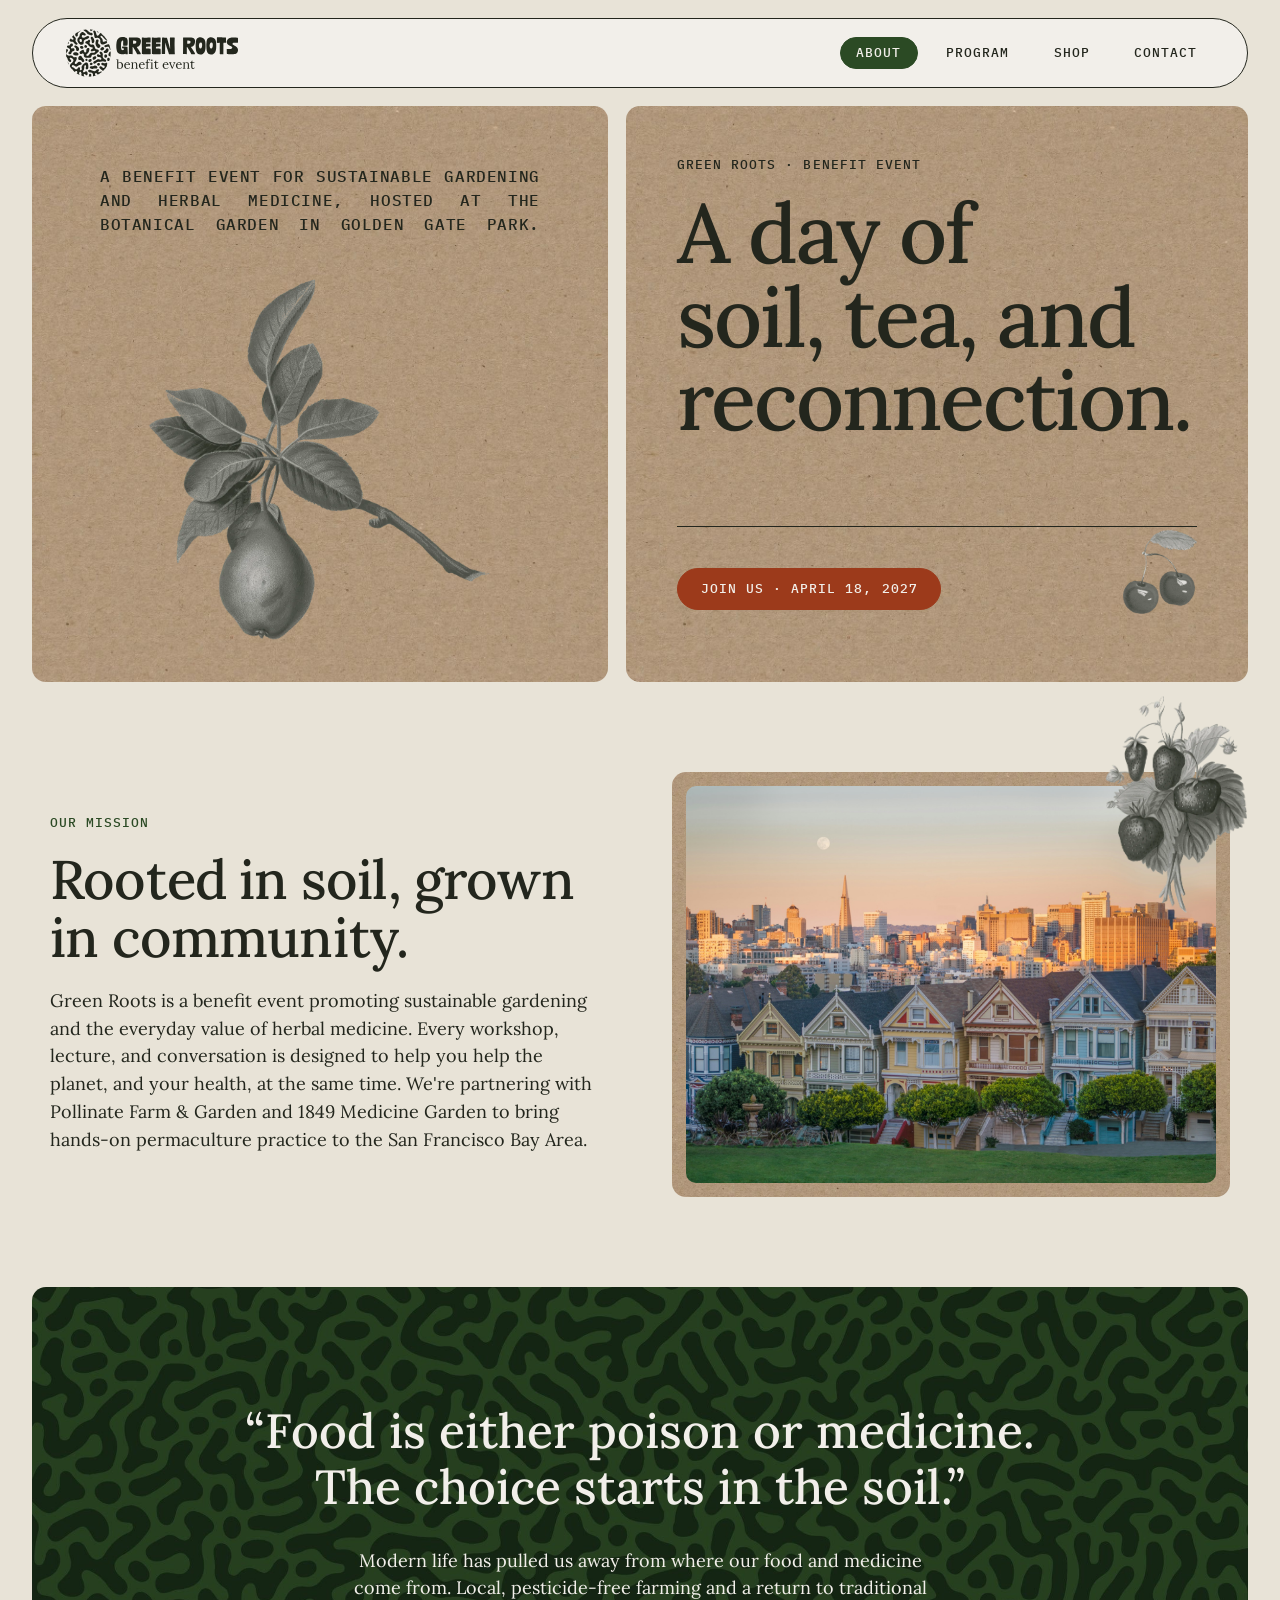
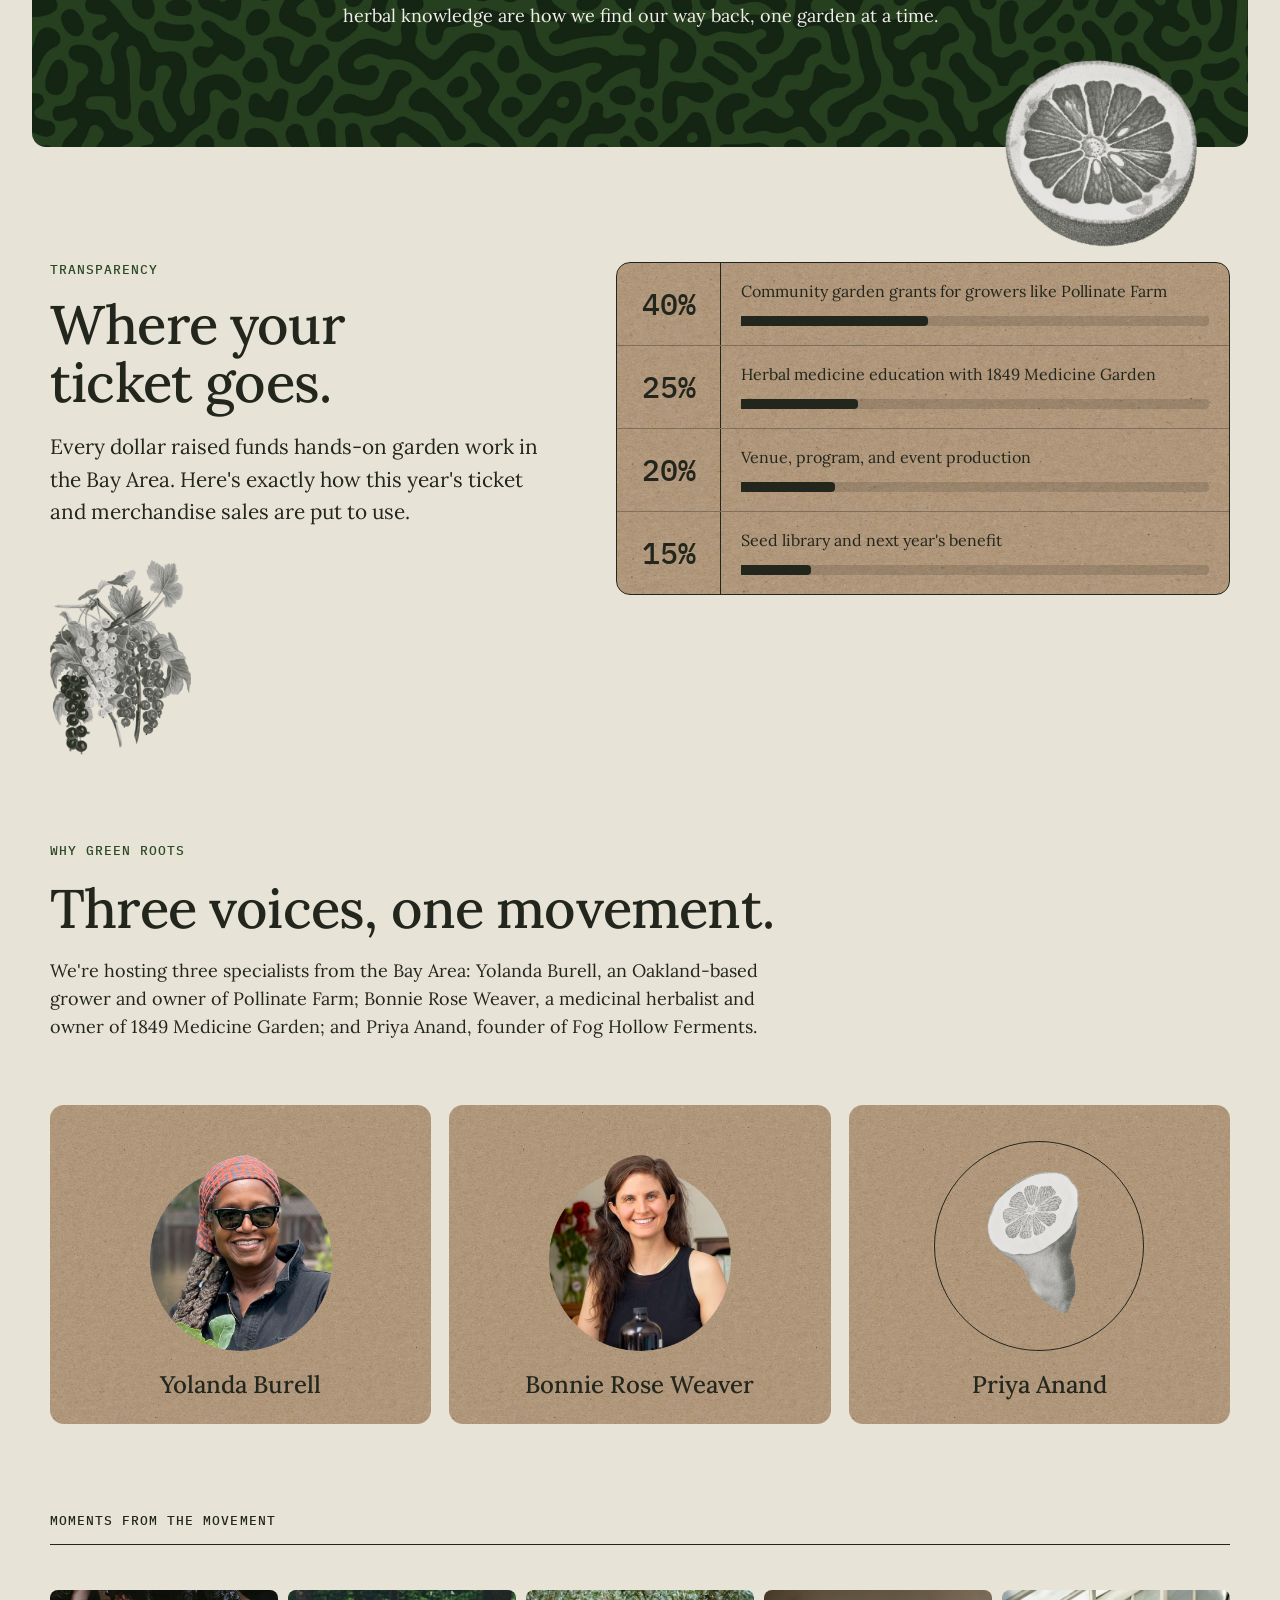
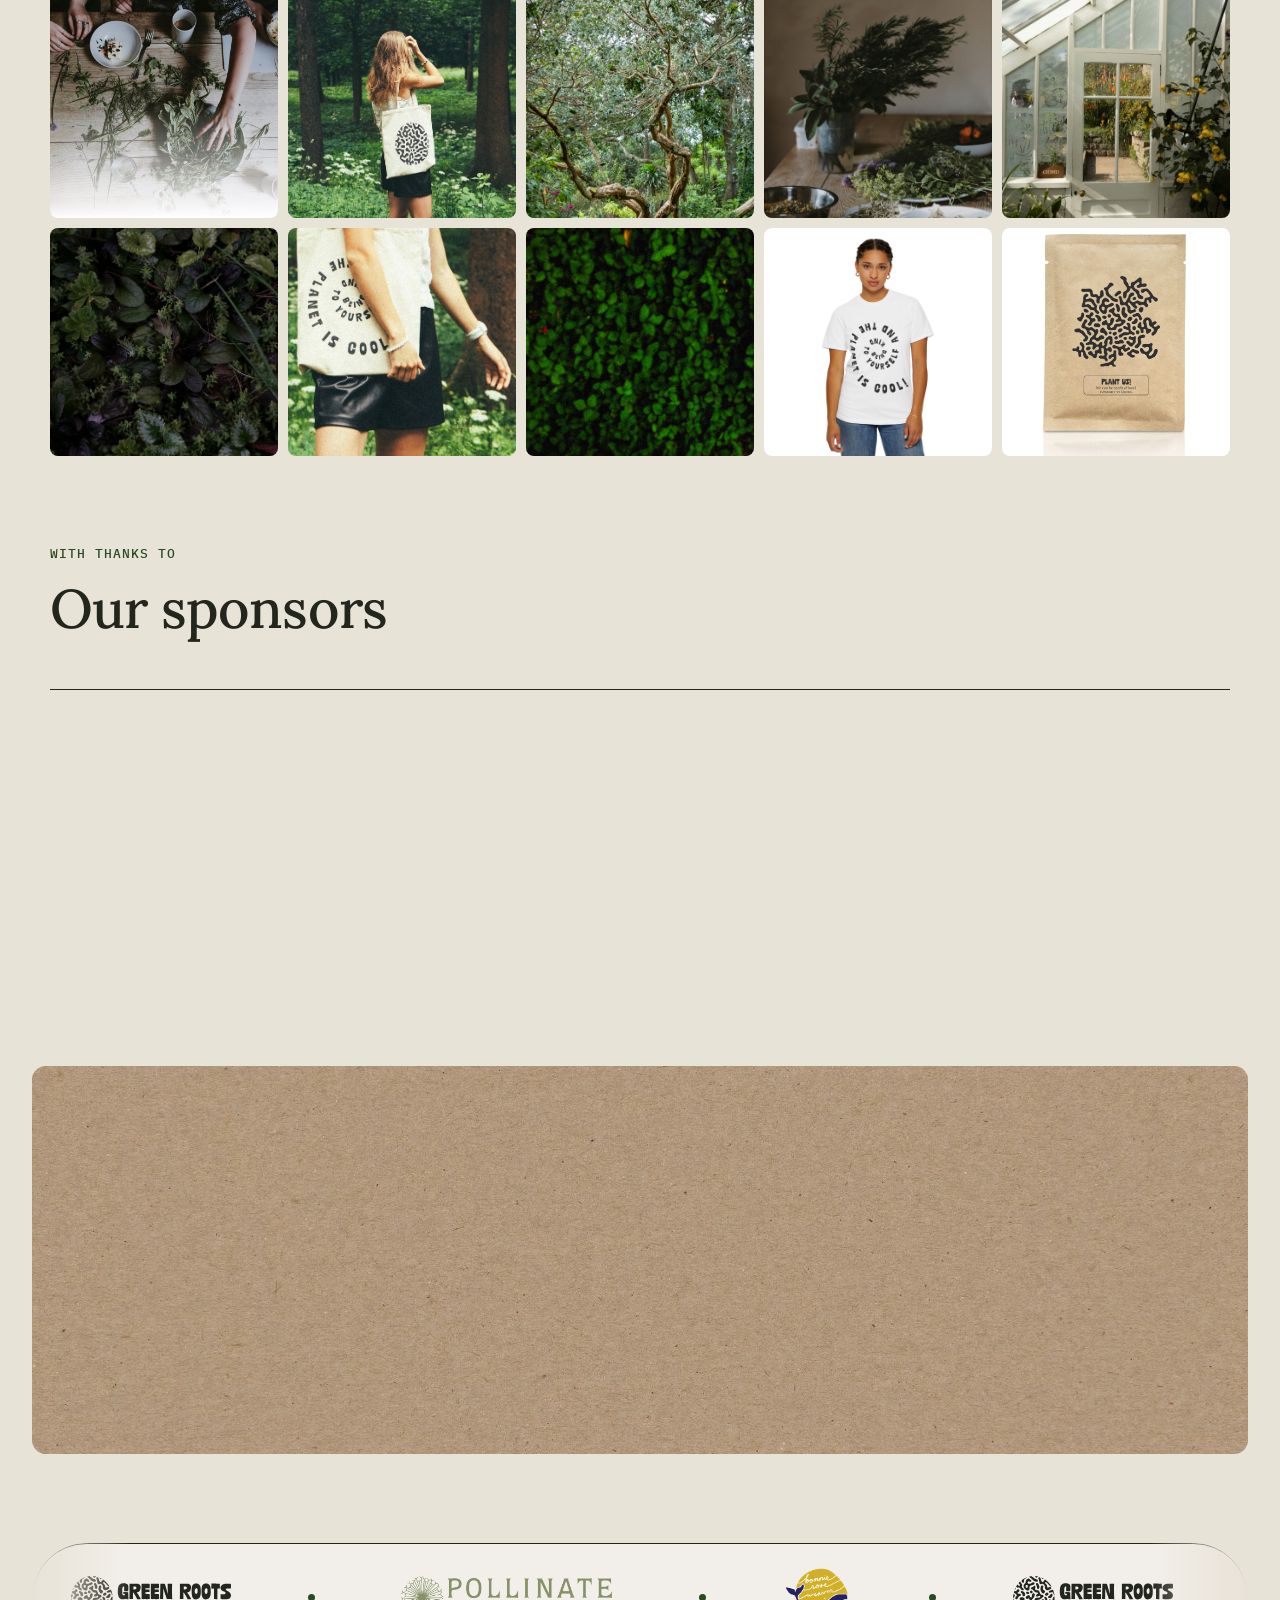
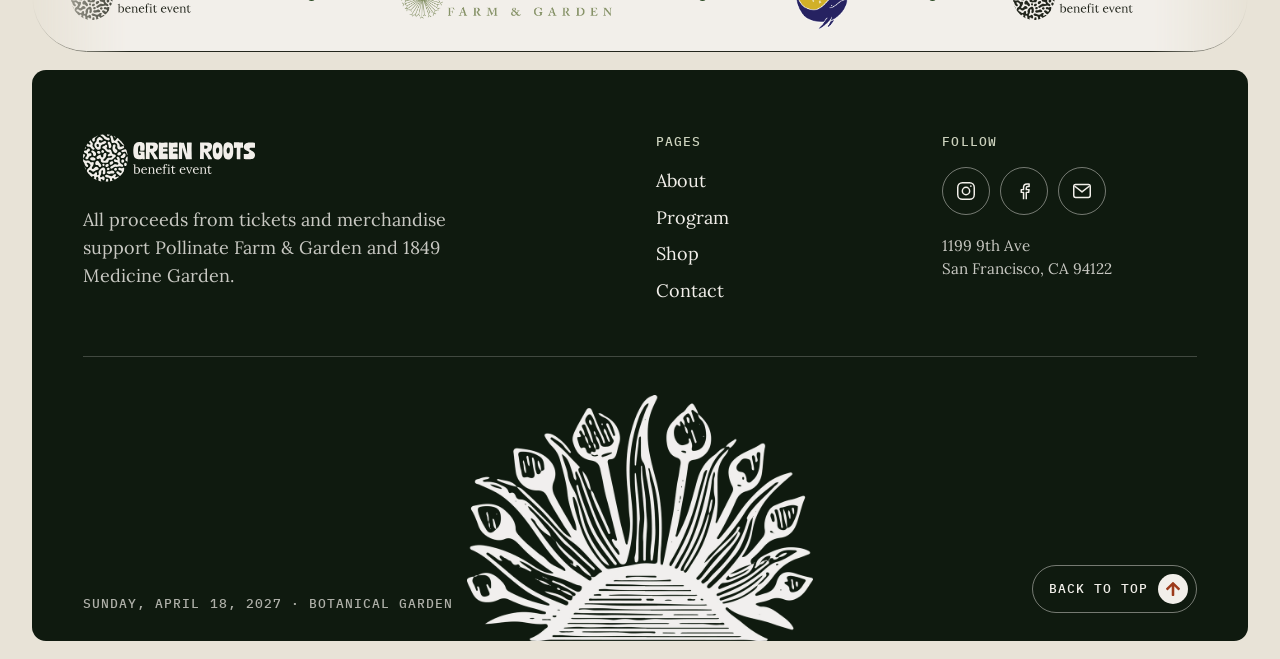
==== commit d0e3d12c: "ll" ====
--- a/index.html
+++ b/index.html
@@ -3,11 +3,13 @@
 <head>
 <meta charset="utf-8">
 <meta name="viewport" content="width=device-width, initial-scale=1">
-<title>Green Roots Benefit Event, San Francisco</title>
-<meta name="description" content="Green Roots is a benefit event promoting sustainable gardening in and around San Francisco and educating folks about the medicinal uses of herbs.">
-
-<link rel="preconnect" href="https://use.typekit.net" crossorigin>
-<link rel="stylesheet" href="https://use.typekit.net/anp8cvh.css">
+<script>document.documentElement.classList.add("js");setTimeout(function(){if(!window.grMotion)document.documentElement.classList.add("motion-failsafe")},2500);</script>
+<title>Green Roots Benefit Event</title>
+<meta name="description" content="A benefit event for sustainable gardening and herbal medicine, hosted at the Botanical Garden in Golden Gate Park on Sunday, April 18, 2027.">
+
+<link rel="preconnect" href="https://fonts.googleapis.com">
+<link rel="preconnect" href="https://fonts.gstatic.com" crossorigin>
+<link rel="stylesheet" href="https://fonts.googleapis.com/css2?family=IBM+Plex+Mono:wght@500&family=Lora:wght@400;500;700&display=swap">
 <link rel="stylesheet" href="css/style.css">
 </head>
 <body>
@@ -15,452 +17,268 @@
 <a class="skip-link" href="#main">Skip to content</a>
 
 <header class="site-header">
-  <div class="shell site-header__inner">
-    <a class="wordmark" href="index.html"><svg class="logo-mark" viewBox="0 0 403 216" xmlns="http://www.w3.org/2000/svg" aria-hidden="true"><path d="M177.602 40.2857C180.343 40.1155 184.178 41.8651 186.124 44.1801C188.062 46.4888 191.898 48.7928 194.631 49.2989C197.363 49.8049 202.777 58.3507 204.778 63.4679L209.93 76.697C211.926 81.822 217.901 84.8073 223.201 83.3412L236.256 78.3563C241.257 76.054 243.659 70.0044 241.594 64.9007L232.861 43.2488C230.805 38.1515 226.64 33.2227 223.595 32.3083C220.55 31.3938 209.944 26.45 206.105 24.4661C202.275 22.4885 196.08 19.0923 192.357 16.9188C188.634 14.7452 178.912 5.50829 176.008 5.19774C173.104 4.8872 162.658 -1.58758 157.515 0.366983L58.3565 38.0786C53.2131 40.0332 46.4711 43.3689 43.3693 45.4746C40.2676 47.5802 37.2441 51.3341 36.6541 53.8051C36.0641 56.2761 31.4075 59.9788 26.3101 62.0352L6.35926 70.1017C1.26192 72.1582 -1.30574 78.0473 0.662883 83.1892L32.8975 167.425C34.8584 172.56 40.3673 176.262 45.1229 175.642C49.8862 175.027 64.3965 177.989 67.0154 178.016C69.6343 178.043 73.1918 181.023 74.889 184.644C76.5926 188.256 79.5816 195.425 81.5362 200.569L84.3103 207.859C86.2648 213.003 92.0647 215.601 97.2004 213.64L129.188 201.398C134.323 199.437 143.011 198.21 148.491 198.68C148.491 198.68 148.685 198.696 153.961 200.972C159.274 203.265 160.163 203.884 160.163 203.884C164.676 207.034 172.579 208.043 177.735 206.137L220.153 190.411C225.315 188.498 227.923 182.732 225.969 177.589L197.859 103.803C195.898 98.6668 192.831 92.3235 191.033 89.716C189.234 87.1085 185.425 84.3751 182.557 83.6557C179.689 82.9362 169.771 78.1271 164.597 79.9924L145.431 86.9184C140.257 88.7837 131.58 89.6328 126.141 88.8099L114.708 83.5038C109.707 81.2067 101.391 80.8808 96.2267 82.7665L94.8157 83.2823C89.6509 85.168 86.5992 91.0504 88.0449 96.3603L97.6584 120.402C100.157 125.304 106.4 127.722 111.543 125.767L141.982 114.225C147.126 112.271 154.457 112.016 158.281 113.653C162.104 115.29 168.445 118.302 172.374 120.347C176.304 122.393 181.373 128.159 183.655 133.169L191.124 151.604C192.955 156.788 192.969 163.242 191.165 165.938C189.362 168.634 182.836 176.526 180.166 176.006C177.49 175.494 173.03 174.513 170.243 173.821C167.456 173.129 158.998 166.903 156.508 165.988C154.023 165.065 143.886 159.845 139.122 162.585L105.779 169.565C100.676 171.629 94.8374 169.141 92.7873 164.036L92.0299 162.146C89.9798 157.04 86.4793 151.865 84.241 150.64C82.0027 149.414 72.895 145.559 68.8197 143.962C64.7444 142.366 57.6002 138.663 52.9461 135.732C52.9461 135.732 52.0865 135.189 48.5644 132.276C40.7568 125.806 37.9756 109.182 37.9756 109.182C37.0727 103.759 37.3413 95.5769 38.5824 91.0195C39.8299 86.4543 44.9103 80.8026 49.8848 78.4532L67.2347 70.258C72.2093 67.9086 77.8758 63.4544 79.8307 60.3657C81.7856 57.277 95.4231 51.6061 100.908 51.2299C100.908 51.2299 102.1 51.142 107.662 51.7175C123.561 53.3336 144.507 41.901 144.507 41.901C149.339 39.2679 156.859 36.5126 161.225 35.7689C165.591 35.0252 174.857 40.4776 177.598 40.3075L177.602 40.2857Z"/><g clip-path="url(#clip-hdr-i)"><path class="is-accent" d="M236.792 142.304C240.543 147.275 241.913 150.678 241.913 150.678C243.968 155.783 245.858 164.449 246.098 169.944L247.936 211.043C248.176 216.537 252.879 221.296 258.368 221.617L261.338 221.787C266.827 222.108 275.779 221.726 281.22 220.948L282.881 220.705C288.323 219.927 292.861 216.355 292.955 212.777C293.048 209.2 291.702 202.913 289.961 198.795C288.22 194.687 279.726 181.515 277.605 178.565C275.484 175.615 272.745 168.818 271.529 163.456L267.872 132.026C267.972 126.527 272.548 121.742 278.038 121.392L289.477 120.661C294.967 120.311 299.431 115.521 299.411 110.027L299.365 100.04C299.334 94.5356 302.09 87.7288 305.489 84.8975C308.879 82.0667 316.003 78.5821 321.316 77.1586C321.316 77.1586 338.936 72.4242 348.212 78.5347L353.355 81.9233C358.422 83.7937 363.841 88.4713 365.391 92.3173C366.94 96.1633 367.774 103.794 367.223 109.263L365.233 118.689C362.385 123.388 355.558 127.491 350.066 127.801L321.079 129.419C315.588 129.729 310.911 134.478 310.681 139.973L311.038 153.861C311.587 159.332 316.529 163.62 322.024 163.38L332.025 162.943C337.52 162.712 344.646 160.859 347.86 158.827C351.074 156.794 361.959 151.183 367.399 150.365L375.851 149.094C381.291 148.276 387.175 145.506 388.925 142.937C390.696 140.398 399.245 132.196 398.905 126.706L396.925 94.7018C396.585 89.2114 393.903 81.2309 390.975 76.9748C388.046 72.7087 380.928 59.6572 378.304 56.3988C375.679 53.1404 369.033 50.6284 363.536 50.8187L309.045 52.6814C303.548 52.8717 294.556 53.255 289.064 53.5453L284.17 53.7993C278.678 54.0896 274.35 58.8132 274.56 64.3092L275.109 78.699C275.32 84.195 273.162 92.5373 270.315 97.2462C270.315 97.2462 269.401 98.7676 266.283 102.327C264.625 104.221 262.598 110.756 260.24 110.389C256.047 109.722 230.854 103.576 230.854 103.576C225.512 102.269 221.348 105.704 221.608 111.198L222.181 123.384C222.442 128.878 226.898 134.879 232.074 136.725C232.074 136.725 232.765 136.975 236.781 142.294L236.792 142.304Z"/></g><defs><clipPath id="clip-hdr-i"><rect width="167.33" height="176.45" transform="translate(395.5 40.8594) rotate(87.4958)"/></clipPath></defs></svg><span class="sr-only">Green Roots</span></a>
+  <div class="site-header__bar">
+    <a class="logo" href="index.html"><img src="img/site/logo-lockup.svg" width="191" height="53" alt="green roots, home"></a>
+
+    <button class="nav-toggle" type="button" aria-expanded="false" aria-controls="site-nav" aria-label="Menu"><span></span></button>
 
     <nav class="site-nav" id="site-nav" aria-label="Primary">
-      <a href="about.html">About</a>
-      <a href="#program">Program</a>
-      <a href="#shop">Shop</a>
-      <a href="#contact">Contact</a>
+      <a href="index.html#about" aria-current="page">About</a>
+      <a href="program.html">Program</a>
+      <a href="shop.html">Shop</a>
+      <a href="contact.html">Contact</a>
     </nav>
-
-    <button class="nav-toggle" type="button" aria-expanded="false" aria-controls="site-nav" aria-label="Menu">
-      <span></span>
-    </button>
   </div>
 </header>
 
 <main id="main">
 
-  <!-- ============================ HERO ============================ -->
+  <!-- Hero: two specimen cards -->
   <section class="hero">
-    <div class="hero__media">
-      <img src="img/hero_image.png" alt="Hands sorting fresh herbs across a weathered wooden table" fetchpriority="high">
-    </div>
-
-    <div class="shell hero__inner">
-      <h1 class="hero__title">
-        <span>Green Roots</span>
-        <span class="is-outline">Benefit Event</span>
-      </h1>
-
-      <p class="hero__meta">
-        <span>Sun 20 April</span>
-        <span>Botanical Garden</span>
-        <span>Golden Gate Park</span>
-      </p>
-
-      <p class="hero__cta">
-        <a class="btn btn--solid" href="#join">Join us <span class="btn__arrow" aria-hidden="true">&rarr;</span></a>
-      </p>
-    </div>
-
-    <span class="hero__scroll" aria-hidden="true">Scroll</span>
-  </section>
-
-  <!-- ============================ MISSION ============================ -->
-  <section class="band band--lime" id="mission">
-    <svg class="motif motif--fog-tr" viewBox="0 0 200 90" aria-hidden="true">
-      <path fill="currentColor" d="M20 70C9 70 0 61 0 50s9-20 20-20C22 13 36 0 53 0c12 0 23 7 29 17 5-4 11-6 18-6 15 0 27 11 29 25 12 2 21 12 21 24 0 13-11 24-24 24H20z"></path>
-    </svg>
-    <div class="shell">
-      <div class="band__head band__head--center" data-reveal>
-        <span class="eyebrow">The program</span>
-        <h2 class="section-title">Our Mission</h2>
-      </div>
-
-      <div class="split split--offset">
-        <div class="split__media" data-reveal>
-          <figure class="figure figure--tall">
-            <img src="img/sanfancisco.jpg" alt="Victorian houses at Alamo Square with the San Francisco skyline behind them">
-            <figcaption class="figure__caption">Alamo Square, San Francisco</figcaption>
-          </figure>
-        </div>
-
-        <div class="split__body" data-reveal data-reveal-delay="120">
-          <p class="lede">Green Roots teaches sustainable gardening around San&nbsp;Francisco and shows you how to use herbs as medicine.</p>
-          <p>Buy a ticket and you pay two farms that grow without pesticides. We run the day with Pollinate Farm &amp; Garden and 1849 Medicine Garden.</p>
-          <p><a class="btn" href="about.html">More about us <span class="btn__arrow" aria-hidden="true">&rarr;</span></a></p>
-        </div>
-      </div>
-    </div>
-  </section>
-
-  <div class="marquee" aria-hidden="true">
-    <div class="marquee__track">
-      <span class="marquee__item">Sustainable gardening</span>
-      <span class="marquee__item">Medicinal herbs</span>
-      <span class="marquee__item">Permaculture</span>
-      <span class="marquee__item">Bay Area growers</span>
-      <span class="marquee__item">Sustainable gardening</span>
-      <span class="marquee__item">Medicinal herbs</span>
-      <span class="marquee__item">Permaculture</span>
-      <span class="marquee__item">Bay Area growers</span>
+    <div class="hero__grid">
+      <div class="card hero__card hero__specimen">
+        <img class="bot bot--hero" src="img/site/botanicals/pear-branch.webp" width="947" height="1000" alt="" aria-hidden="true">
+        <p class="specimen">A benefit event for sustainable gardening and herbal medicine, hosted at the Botanical Garden in Golden Gate Park.</p>
+      </div>
+
+      <div class="card hero__card hero__text">
+        <div>
+          <p class="eyebrow">Green Roots · Benefit Event</p>
+          <h1 class="headline headline--xl">A day of soil, tea, and reconnection.</h1>
+        </div>
+        <div class="hero__meta">
+          <a class="pill pill--clay" href="shop.html">Join us · April 18, 2027</a>
+          <img class="bot bot--hero-cherries" src="img/site/botanicals/cherries-pair.webp" width="885" height="1000" alt="" aria-hidden="true" style="position:relative;width:74px">
+        </div>
+      </div>
+    </div>
+  </section>
+
+  <!-- Mission -->
+  <section class="section" id="about">
+    <div class="shell split">
+      <div class="body-copy">
+        <p class="eyebrow">Our mission</p>
+        <h2 class="headline">Rooted in soil, grown in community.</h2>
+        <p>Green Roots is a benefit event promoting sustainable gardening and the everyday value of herbal medicine. Every workshop, lecture, and conversation is designed to help you help the planet, and your health, at the same time. We're partnering with Pollinate Farm &amp; Garden and 1849 Medicine Garden to bring hands-on permaculture practice to the San Francisco Bay Area.</p>
+      </div>
+
+      <div class="card split__media">
+        <img class="photo" src="img/site/sanfrancisco.jpg" width="1800" height="1200" alt="Painted Ladies houses at Alamo Square with the San Francisco skyline behind">
+        <img class="bot bot--mission" src="img/site/botanicals/strawberries.webp" width="650" height="1000" alt="" aria-hidden="true">
+      </div>
+    </div>
+  </section>
+
+  <!-- Pull quote -->
+  <section class="band band--pattern band--quote">
+    <figure class="quote">
+      <blockquote>
+        <p>“Food is either poison or medicine. The choice starts in the soil.”</p>
+      </blockquote>
+      <p class="quote__body">Modern life has pulled us away from where our food and medicine come from. Local, pesticide-free farming and a return to traditional herbal knowledge are how we find our way back, one garden at a time.</p>
+    </figure>
+    <img class="bot bot--quote" src="img/site/botanicals/grapefruit-half.webp" width="1000" height="966" alt="" aria-hidden="true">
+  </section>
+
+  <!-- Where your ticket goes -->
+  <section class="section" style="padding-top: clamp(4.5rem, 9vw, 140px)">
+    <div class="shell transparency">
+      <div class="transparency__head">
+        <p class="eyebrow">Transparency</p>
+        <h2 class="headline">Where your ticket goes.</h2>
+        <p class="lede">Every dollar raised funds hands-on garden work in the Bay Area. Here's exactly how this year's ticket and merchandise sales are put to use.</p>
+        <img class="bot bot--transparency" src="img/site/botanicals/currants.webp" width="728" height="1000" alt="" aria-hidden="true">
+      </div>
+
+      <ol class="alloc" aria-label="How ticket and merchandise money is split">
+        <li class="alloc__row" style="--share: 40">
+          <span class="alloc__pct">40%</span>
+          <span class="alloc__body">
+            <span class="alloc__label">Community garden grants for growers like Pollinate Farm</span>
+            <span class="alloc__track" aria-hidden="true"><span class="alloc__fill"></span></span>
+          </span>
+        </li>
+        <li class="alloc__row" style="--share: 25">
+          <span class="alloc__pct">25%</span>
+          <span class="alloc__body">
+            <span class="alloc__label">Herbal medicine education with 1849 Medicine Garden</span>
+            <span class="alloc__track" aria-hidden="true"><span class="alloc__fill"></span></span>
+          </span>
+        </li>
+        <li class="alloc__row" style="--share: 20">
+          <span class="alloc__pct">20%</span>
+          <span class="alloc__body">
+            <span class="alloc__label">Venue, program, and event production</span>
+            <span class="alloc__track" aria-hidden="true"><span class="alloc__fill"></span></span>
+          </span>
+        </li>
+        <li class="alloc__row" style="--share: 15">
+          <span class="alloc__pct">15%</span>
+          <span class="alloc__body">
+            <span class="alloc__label">Seed library and next year's benefit</span>
+            <span class="alloc__track" aria-hidden="true"><span class="alloc__fill"></span></span>
+          </span>
+        </li>
+      </ol>
+    </div>
+  </section>
+
+  <!-- Why Green Roots -->
+  <section class="section">
+    <div class="shell">
+      <div class="body-copy" style="max-width: 46rem">
+        <p class="eyebrow">Why Green Roots</p>
+        <h2 class="headline">Three voices, one movement.</h2>
+        <p>We're hosting three specialists from the Bay Area: Yolanda Burell, an Oakland-based grower and owner of Pollinate Farm; Bonnie Rose Weaver, a medicinal herbalist and owner of 1849 Medicine Garden; and Priya Anand, founder of Fog Hollow Ferments.</p>
+      </div>
+
+      <ul class="voices">
+        <li class="card voice">
+          <img class="voice__portrait" src="img/site/yolanda.png" width="720" height="720" alt="Portrait of Yolanda Burell" loading="lazy">
+          <p class="voice__name">Yolanda Burell</p>
+        </li>
+        <li class="card voice">
+          <img class="voice__portrait" src="img/site/bonnie.png" width="720" height="720" alt="Portrait of Bonnie Rose Weaver" loading="lazy">
+          <p class="voice__name">Bonnie Rose Weaver</p>
+        </li>
+        <li class="card voice">
+          <div class="voice__portrait voice__portrait--print">
+            <img src="img/site/botanicals/lemon-cut.webp" width="668" height="1000" alt="" loading="lazy">
+          </div>
+          <p class="voice__name">Priya Anand</p>
+        </li>
+      </ul>
+    </div>
+  </section>
+
+  <!-- Gallery -->
+  <section class="section">
+    <div class="shell">
+      <div class="ruled section__head"><p class="mono">Moments from the movement</p></div>
+      <div class="gallery">
+        <img src="img/site/hero.jpg" alt="Hands sorting fresh herbs across a wooden table" loading="lazy" style="object-position: center 15%">
+        <img src="img/site/tote-forest.jpg" alt="The Green Roots pattern tote carried through a forest" loading="lazy">
+        <img src="img/site/garden-trees.jpg" alt="Twisting trees in the Botanical Garden" loading="lazy">
+        <img src="img/site/rawherbs.jpg" alt="Cut rosemary and sage with bowls of dried herbs" loading="lazy">
+        <img src="img/site/glasshouse.jpg" alt="Glasshouse door onto the garden" loading="lazy">
+        <img src="img/site/herbs.jpg" alt="Dense ground-cover herbs from above" loading="lazy">
+        <img src="img/site/tote-kind.jpg" alt="The being kind tote bag" loading="lazy">
+        <img src="img/site/leaves.jpg" alt="Green leaves" loading="lazy">
+        <img src="img/site/tshirt-front.jpg" alt="The Green Roots t-shirt" loading="lazy">
+        <img src="img/site/seeds.png" alt="Mystery seed packet" loading="lazy">
+      </div>
+    </div>
+  </section>
+
+  <!-- Sponsors -->
+  <section class="section">
+    <div class="shell">
+      <p class="eyebrow">With thanks to</p>
+      <h2 class="headline">Our sponsors</h2>
+
+      <div class="sponsors">
+        <div class="sponsor-tier sponsor-tier--presenting">
+          <h3 class="mono sponsor-tier__label">Presenting sponsor</h3>
+          <ul>
+            <li class="sponsor">Golden Gate Nursery Co.</li>
+          </ul>
+        </div>
+
+        <div class="sponsor-tier sponsor-tier--partner">
+          <h3 class="mono sponsor-tier__label">Partner sponsors</h3>
+          <ul>
+            <li class="sponsor">Fog Hollow Ferments</li>
+            <li class="sponsor">Bay Roots Compost</li>
+            <li class="sponsor">Fog City Apothecary</li>
+          </ul>
+        </div>
+
+        <div class="sponsor-tier sponsor-tier--community">
+          <h3 class="mono sponsor-tier__label">Community sponsors</h3>
+          <ul>
+            <li class="sponsor">Meadow &amp; Vine Florals</li>
+            <li class="sponsor">Ninth Ave Hardware</li>
+            <li class="sponsor">Sunrise Seed Library</li>
+          </ul>
+        </div>
+      </div>
+    </div>
+  </section>
+
+  <!-- Closing -->
+  <section class="card closing">
+    <div class="shell">
+      <h2 class="headline headline--xl">Join us this April.</h2>
+      <a class="pill pill--clay" href="shop.html">Get your ticket</a>
+    </div>
+    <img class="bot bot--closing-apple" src="img/site/botanicals/apple-branch.webp" width="1000" height="999" alt="" aria-hidden="true" loading="lazy">
+    <img class="bot bot--closing-plums" src="img/site/botanicals/plums-branch.webp" width="913" height="1000" alt="" aria-hidden="true" loading="lazy">
+  </section>
+
+</main>
+
+<section class="logo-marquee" aria-label="Green Roots and our program partners">
+    <div class="logo-marquee__track">
+      <ul class="logo-marquee__group">
+        <li><img class="m-roots" src="img/site/logo-lockup.svg" width="160" height="45" alt="green roots"></li>
+        <li><img class="m-pollinate" src="img/site/pollinate-logo.png" width="230" height="43" alt="Pollinate Farm &amp; Garden"></li>
+        <li><img class="m-bonnie" src="img/site/bonnie-logo.png" width="70" height="63" alt="Bonnie Rose Weaver, 1849 Medicine Garden"></li>
+        <li><img class="m-roots" src="img/site/logo-lockup.svg" width="160" height="45" alt=""></li>
+        <li><img class="m-pollinate" src="img/site/pollinate-logo.png" width="230" height="43" alt=""></li>
+        <li><img class="m-bonnie" src="img/site/bonnie-logo.png" width="70" height="63" alt=""></li>
+        <li><img class="m-roots" src="img/site/logo-lockup.svg" width="160" height="45" alt=""></li>
+        <li><img class="m-pollinate" src="img/site/pollinate-logo.png" width="230" height="43" alt=""></li>
+        <li><img class="m-bonnie" src="img/site/bonnie-logo.png" width="70" height="63" alt=""></li>
+      </ul>
+      <ul class="logo-marquee__group" aria-hidden="true">
+        <li><img class="m-roots" src="img/site/logo-lockup.svg" width="160" height="45" alt=""></li>
+        <li><img class="m-pollinate" src="img/site/pollinate-logo.png" width="230" height="43" alt=""></li>
+        <li><img class="m-bonnie" src="img/site/bonnie-logo.png" width="70" height="63" alt=""></li>
+        <li><img class="m-roots" src="img/site/logo-lockup.svg" width="160" height="45" alt=""></li>
+        <li><img class="m-pollinate" src="img/site/pollinate-logo.png" width="230" height="43" alt=""></li>
+        <li><img class="m-bonnie" src="img/site/bonnie-logo.png" width="70" height="63" alt=""></li>
+        <li><img class="m-roots" src="img/site/logo-lockup.svg" width="160" height="45" alt=""></li>
+        <li><img class="m-pollinate" src="img/site/pollinate-logo.png" width="230" height="43" alt=""></li>
+        <li><img class="m-bonnie" src="img/site/bonnie-logo.png" width="70" height="63" alt=""></li>
+      </ul>
+    </div>
+  </section>
+
+<footer class="site-footer">
+  <img class="site-footer__sun" src="img/site/ornament-sunrise-buds.webp" width="840" height="599" alt="" aria-hidden="true" loading="lazy">
+  <div class="site-footer__grid">
+    <div class="site-footer__brand">
+      <img class="site-footer__logo" src="img/site/logo-lockup-paper.svg" width="172" height="48" alt="green roots" loading="lazy">
+      <p class="site-footer__note">All proceeds from tickets and merchandise support Pollinate Farm &amp; Garden and 1849 Medicine Garden.</p>
+    </div>
+
+    <nav class="site-footer__nav" aria-label="Footer">
+      <p class="mono site-footer__label">Pages</p>
+      <ul>
+        <li><a href="index.html#about">About</a></li>
+        <li><a href="program.html">Program</a></li>
+        <li><a href="shop.html">Shop</a></li>
+        <li><a href="contact.html">Contact</a></li>
+      </ul>
+    </nav>
+
+    <div class="site-footer__connect">
+      <p class="mono site-footer__label">Follow</p>
+      <ul class="icon-links">
+        <li><a class="icon-link" href="#"><svg viewBox="0 0 24 24" fill="none" stroke="currentColor" stroke-width="1.6" aria-hidden="true"><rect x="3" y="3" width="18" height="18" rx="5"/><circle cx="12" cy="12" r="4"/><circle cx="17.3" cy="6.7" r="0.9" fill="currentColor" stroke="none"/></svg><span class="sr-only">Instagram</span></a></li>
+        <li><a class="icon-link" href="#"><svg viewBox="0 0 24 24" fill="none" stroke="currentColor" stroke-width="1.6" stroke-linejoin="round" aria-hidden="true"><path d="M14.5 21v-7.5h2.6l.4-3h-3V8.6c0-.9.3-1.5 1.6-1.5h1.5V4.4a19 19 0 0 0-2.3-.1c-2.3 0-3.8 1.4-3.8 3.9v2.3H9v3h2.5V21"/></svg><span class="sr-only">Facebook</span></a></li>
+        <li><a class="icon-link" href="mailto:greenroots@event.com"><svg viewBox="0 0 24 24" fill="none" stroke="currentColor" stroke-width="1.6" stroke-linejoin="round" aria-hidden="true"><rect x="3" y="5" width="18" height="14" rx="2"/><path d="m3.8 6.5 8.2 6.5 8.2-6.5"/></svg><span class="sr-only">Email greenroots@event.com</span></a></li>
+      </ul>
+      <address class="site-footer__address">1199 9th Ave<br>San Francisco, CA 94122</address>
     </div>
   </div>
 
-  <!-- ============================ IMPORTANCE ============================ -->
-  <section class="band band--fade-cream" id="importance">
-    <div class="shell">
-      <div class="band__head band__head--center" data-reveal>
-        <span class="eyebrow">Soil and health</span>
-        <h2 class="section-title">Importance</h2>
-      </div>
-
-      <div class="columns" data-reveal>
-        <p>Most people never meet the person who grows their food. What you eat shapes your health more than almost any other choice you make in a day. Farms that skip pesticides, chemicals and GMOs give you food worth eating.</p>
-        <p>Paying growers near you keeps that food within reach. Food can poison you or heal you. The difference is quantity and quality.</p>
-        <p>Herbs work the same way. Grown well and used with care, they handle small complaints and cost the land nothing.</p>
-      </div>
-
-      <div class="facts" style="margin-top: clamp(3rem, 7vw, 5rem)" data-reveal>
-        <div class="fact">
-          <span class="fact__num">2</span>
-          <span class="fact__label">Partner farms</span>
-        </div>
-        <div class="fact">
-          <span class="fact__num">6</span>
-          <span class="fact__label">Workshops &amp; lectures</span>
-        </div>
-        <div class="fact">
-          <span class="fact__num">100%</span>
-          <span class="fact__label">Proceeds donated</span>
-        </div>
-        <div class="fact">
-          <span class="fact__num">1</span>
-          <span class="fact__label">Day in the garden</span>
-        </div>
-      </div>
-    </div>
-  </section>
-
-  <!-- ============================ WHY GREEN ROOTS ============================ -->
-  <section class="band band--cream" id="why">
-    <div class="shell">
-      <div class="split split--reverse">
-        <div class="split__media" data-reveal>
-          <figure class="figure">
-            <img src="img/garden.jpg" alt="An open glasshouse door looking out onto a planted garden">
-            <figcaption class="figure__caption">The glasshouse at the Botanical Garden</figcaption>
-          </figure>
-        </div>
-
-        <div class="split__body" data-reveal data-reveal-delay="120">
-          <span class="eyebrow">The farms</span>
-          <h2 class="section-title section-title--green" style="margin-bottom: 1.5rem">Why Green&nbsp;Roots?</h2>
-          <p>We run the day with Pollinate Farm &amp; Garden and 1849 Medicine Garden. Both farms follow permaculture methods.</p>
-          <p><strong>Yolanda Burell</strong> farms in Oakland and owns Pollinate Farm. <strong>Bonnie Rose Weaver</strong> is a herbalist and owns 1849 Medicine Garden. They spend the day answering your questions.</p>
-        </div>
-      </div>
-    </div>
-  </section>
-
-  <!-- ============================ SPEAKERS ============================ -->
-  <section class="band band--ink band--texture" id="speakers">
-    <div class="shell">
-      <div class="band__head" data-reveal>
-        <span class="eyebrow eyebrow--cream">Speakers</span>
-        <h2 class="section-title section-title--cream">Meet your hosts</h2>
-      </div>
-
-      <div class="speakers">
-        <article class="speaker" data-reveal>
-          <div class="speaker__portrait">
-            <img src="img/Yolanda Burell.png" alt="Portrait of Yolanda Burell">
-          </div>
-          <div>
-            <h3 class="speaker__name">Yolanda Burell</h3>
-            <p class="speaker__role">Farmer · Pollinate Farm &amp; Garden</p>
-            <p>Yolanda grows food, feed and flowers on an urban homestead in Oakland. She teaches people to farm the space they already have, down to a balcony.</p>
-          </div>
-        </article>
-
-        <article class="speaker" data-reveal data-reveal-delay="140">
-          <div class="speaker__portrait">
-            <img src="img/Bonnie Rose Weaver.png" alt="Portrait of Bonnie Rose Weaver">
-          </div>
-          <div>
-            <h3 class="speaker__name">Bonnie Rose Weaver</h3>
-            <p class="speaker__role">Herbalist · 1849 Medicine Garden</p>
-            <p>Bonnie grows and wildcrafts the plants she makes medicine from. Her tinctures and salves come from within a few miles of the city.</p>
-          </div>
-        </article>
-      </div>
-    </div>
-  </section>
-
-  <!-- ============================ PROGRAM ============================ -->
-  <section class="band band--fade-lime" id="program">
-    <div class="shell">
-      <div class="band__head" data-reveal>
-        <span class="eyebrow">Sunday 20 April</span>
-        <h2 class="section-title">Program</h2>
-      </div>
-
-      <div class="rail" tabindex="0" role="region" aria-label="Event program, scroll horizontally" data-reveal>
-        <div class="rail__track">
-
-          <article class="rail-card">
-            <div class="rail-card__stamp">
-              <span class="rail-card__day">Sun</span>
-              <span class="rail-card__hour">10</span>
-            </div>
-            <span class="rail-card__time">10:00–11:00</span>
-            <h3 class="rail-card__title">Doors open &amp; garden walk</h3>
-            <p class="rail-card__note">A walk through the beds with the head gardener before the crowds arrive.</p>
-            <span class="rail-card__where">Main lawn</span>
-          </article>
-          <article class="rail-card">
-            <div class="rail-card__stamp">
-              <span class="rail-card__day">Sun</span>
-              <span class="rail-card__hour">11</span>
-            </div>
-            <span class="rail-card__time">11:00–12:30</span>
-            <h3 class="rail-card__title">Growing food in a small city plot</h3>
-            <p class="rail-card__note">Yolanda Burell on beds, balconies and what a sidewalk strip can feed.</p>
-            <span class="rail-card__where">Lecture tent</span>
-          </article>
-          <article class="rail-card">
-            <div class="rail-card__stamp">
-              <span class="rail-card__day">Sun</span>
-              <span class="rail-card__hour">12</span>
-            </div>
-            <span class="rail-card__time">12:30–13:00</span>
-            <h3 class="rail-card__title">Seed swap</h3>
-            <p class="rail-card__note">Bring seeds you saved. Take home seeds you have never grown.</p>
-            <span class="rail-card__where">Nursery</span>
-          </article>
-          <article class="rail-card">
-            <div class="rail-card__stamp">
-              <span class="rail-card__day">Sun</span>
-              <span class="rail-card__hour">13</span>
-            </div>
-            <span class="rail-card__time">13:00–14:30</span>
-            <h3 class="rail-card__title">Herb ID &amp; tincture making</h3>
-            <p class="rail-card__note">Bonnie Rose Weaver names the plants around you, then you make a tincture.</p>
-            <span class="rail-card__where">Workshop barn</span>
-          </article>
-          <article class="rail-card">
-            <div class="rail-card__stamp">
-              <span class="rail-card__day">Sun</span>
-              <span class="rail-card__hour">14</span>
-            </div>
-            <span class="rail-card__time">14:30–15:30</span>
-            <h3 class="rail-card__title">Composting &amp; soil clinic</h3>
-            <p class="rail-card__note">Bring a bag of your own soil and we will tell you what it is missing.</p>
-            <span class="rail-card__where">Nursery</span>
-          </article>
-          <article class="rail-card">
-            <div class="rail-card__stamp">
-              <span class="rail-card__day">Sun</span>
-              <span class="rail-card__hour">15</span>
-            </div>
-            <span class="rail-card__time">15:30–16:30</span>
-            <h3 class="rail-card__title">Kids' potting bench</h3>
-            <p class="rail-card__note">Potting up seedlings with the children. Everyone takes one home.</p>
-            <span class="rail-card__where">Glasshouse</span>
-          </article>
-          <article class="rail-card">
-            <div class="rail-card__stamp">
-              <span class="rail-card__day">Sun</span>
-              <span class="rail-card__hour">16</span>
-            </div>
-            <span class="rail-card__time">16:30–17:00</span>
-            <h3 class="rail-card__title">Panel: food as medicine</h3>
-            <p class="rail-card__note">Both speakers answer questions from the audience.</p>
-            <span class="rail-card__where">Lecture tent</span>
-          </article>
-          <article class="rail-card">
-            <div class="rail-card__stamp">
-              <span class="rail-card__day">Sun</span>
-              <span class="rail-card__hour">17</span>
-            </div>
-            <span class="rail-card__time">17:00 to late</span>
-            <h3 class="rail-card__title">Community table</h3>
-            <p class="rail-card__note">A shared meal cooked from the garden. One long table, no seating plan.</p>
-            <span class="rail-card__where">Main lawn</span>
-          </article>
-
-        </div>
-      </div>
-
-      <p class="rail-hint" aria-hidden="true">Drag or scroll sideways</p>
-    </div>
-  </section>
-
-  <!-- ============================ TICKETS ============================ -->
-  <section class="band band--cream" id="tickets">
-    <svg class="motif motif--spot-r" viewBox="0 0 100 100" aria-hidden="true">
-      <defs>
-        <pattern id="dots-tickets" width="10" height="10" patternUnits="userSpaceOnUse">
-          <circle cx="3" cy="3" r="2.4" fill="currentColor"></circle>
-        </pattern>
-      </defs>
-      <rect width="100" height="100" fill="url(#dots-tickets)"></rect>
-    </svg>
-
-    <div class="shell">
-      <div class="band__head" data-reveal>
-        <span class="eyebrow">Tickets</span>
-        <h2 class="section-title">Pick your tier</h2>
-        <p style="margin-top:1.5rem">Every tier gets you the whole day. The price changes how much reaches the farms. We turn nobody away for lack of funds.</p>
-      </div>
-
-      <div class="tiers" data-reveal>
-        <a class="tier" href="#join">
-          <span class="tier__badge">Tier 1 · Sold out</span>
-          <span class="tier__price">$25</span>
-          <span class="tier__name">Early roots</span>
-          <p class="tier__what">Entry, all lectures and workshops. These sold out in a week.</p>
-          <span class="tier__cta">Waitlist <span aria-hidden="true">&rarr;</span></span>
-        </a>
-
-        <a class="tier tier--featured" href="#join">
-          <span class="tier__badge">Tier 2 · On sale</span>
-          <span class="tier__price">$40</span>
-          <span class="tier__name">General</span>
-          <p class="tier__what">Entry, all lectures and workshops, plus a seed pack from both farms.</p>
-          <span class="tier__cta">Get tickets <span aria-hidden="true">&rarr;</span></span>
-        </a>
-
-        <a class="tier" href="#join">
-          <span class="tier__badge">Tier 3 · On sale</span>
-          <span class="tier__price">$85</span>
-          <span class="tier__name">Supporter</span>
-          <p class="tier__what">Everything above, a seat at the community table and a screen-printed tote.</p>
-          <span class="tier__cta">Get tickets <span aria-hidden="true">&rarr;</span></span>
-        </a>
-
-        <a class="tier" href="#join">
-          <span class="tier__badge">Always open</span>
-          <span class="tier__price">$0+</span>
-          <span class="tier__name">Pay what you can</span>
-          <p class="tier__what">Same day, same workshops. Tell us you are coming and we hold a place.</p>
-          <span class="tier__cta">Reserve a place <span aria-hidden="true">&rarr;</span></span>
-        </a>
-      </div>
-    </div>
-  </section>
-
-  <!-- ============================ JOIN US ============================ -->
-  <section class="band band--lime" id="join">
-    <div class="shell">
-      <div class="join">
-        <div class="join__aside" data-reveal>
-          <span class="eyebrow">Who it is for</span>
-          <p class="join__date">Sunday<br>20 April</p>
-          <p style="margin-top:1.25rem"><a class="btn btn--solid" href="#contact">Join us <span class="btn__arrow" aria-hidden="true">&rarr;</span></a></p>
-        </div>
-
-        <div class="join__body" data-reveal data-reveal-delay="120">
-          <p class="lede">Come whether you live here or you are passing through. You need no gardening experience.</p>
-          <p>We take over the Botanical Garden in Golden Gate Park for a day of workshops, lectures and activities for every age. Pay what you can. Every dollar goes back to the farms.</p>
-        </div>
-      </div>
-    </div>
-  </section>
-
-  <!-- ============================ PARTNERS ============================ -->
-  <section class="band band--fade-lime" id="shop">
-    <svg class="motif motif--leaf-bl" viewBox="0 0 100 120" aria-hidden="true">
-      <path fill="currentColor" d="M50 2C22 28 8 58 8 82c0 21 19 36 42 36s42-15 42-36C92 58 78 28 50 2zm2 20v94h-4V22h4z"></path>
-    </svg>
-    <div class="shell">
-      <div class="band__head band__head--center" data-reveal>
-        <span class="eyebrow">Where the money goes</span>
-        <h2 class="section-title section-title--green">Our partners</h2>
-        <p style="margin:1.5rem auto 0; text-align:center">Ticket and merchandise money goes to these three organizations.</p>
-      </div>
-
-      <div class="partners" data-reveal>
-        <a class="partner" href="#contact">
-          <span class="partner__name">Pollinate Farm &amp; Garden</span>
-          <span class="partner__meta">Oakland, CA / Urban farm supply</span>
-        </a>
-        <a class="partner" href="#contact">
-          <span class="partner__name">1849 Medicine Garden</span>
-          <span class="partner__meta">San Francisco, CA / Herbal medicine</span>
-        </a>
-        <a class="partner" href="#contact">
-          <span class="partner__name">SF Botanical Garden</span>
-          <span class="partner__meta">Golden Gate Park / Host venue</span>
-        </a>
-      </div>
-    </div>
-  </section>
-
-</main>
-
-<!-- ============================ FOOTER ============================ -->
-<footer class="site-footer" id="contact">
-  <div class="site-footer__bridge" aria-hidden="true">
-    <img src="img/footer_image.png" alt="">
-  </div>
-
-  <div class="shell">
-    <div class="footer-top">
-      <div class="footer-brand">
-        <h2 class="sr-only">Green Roots</h2>
-        <svg class="footer-brand__logo" viewBox="0 0 403 216" xmlns="http://www.w3.org/2000/svg" aria-hidden="true"><path d="M177.602 40.2857C180.343 40.1155 184.178 41.8651 186.124 44.1801C188.062 46.4888 191.898 48.7928 194.631 49.2989C197.363 49.8049 202.777 58.3507 204.778 63.4679L209.93 76.697C211.926 81.822 217.901 84.8073 223.201 83.3412L236.256 78.3563C241.257 76.054 243.659 70.0044 241.594 64.9007L232.861 43.2488C230.805 38.1515 226.64 33.2227 223.595 32.3083C220.55 31.3938 209.944 26.45 206.105 24.4661C202.275 22.4885 196.08 19.0923 192.357 16.9188C188.634 14.7452 178.912 5.50829 176.008 5.19774C173.104 4.8872 162.658 -1.58758 157.515 0.366983L58.3565 38.0786C53.2131 40.0332 46.4711 43.3689 43.3693 45.4746C40.2676 47.5802 37.2441 51.3341 36.6541 53.8051C36.0641 56.2761 31.4075 59.9788 26.3101 62.0352L6.35926 70.1017C1.26192 72.1582 -1.30574 78.0473 0.662883 83.1892L32.8975 167.425C34.8584 172.56 40.3673 176.262 45.1229 175.642C49.8862 175.027 64.3965 177.989 67.0154 178.016C69.6343 178.043 73.1918 181.023 74.889 184.644C76.5926 188.256 79.5816 195.425 81.5362 200.569L84.3103 207.859C86.2648 213.003 92.0647 215.601 97.2004 213.64L129.188 201.398C134.323 199.437 143.011 198.21 148.491 198.68C148.491 198.68 148.685 198.696 153.961 200.972C159.274 203.265 160.163 203.884 160.163 203.884C164.676 207.034 172.579 208.043 177.735 206.137L220.153 190.411C225.315 188.498 227.923 182.732 225.969 177.589L197.859 103.803C195.898 98.6668 192.831 92.3235 191.033 89.716C189.234 87.1085 185.425 84.3751 182.557 83.6557C179.689 82.9362 169.771 78.1271 164.597 79.9924L145.431 86.9184C140.257 88.7837 131.58 89.6328 126.141 88.8099L114.708 83.5038C109.707 81.2067 101.391 80.8808 96.2267 82.7665L94.8157 83.2823C89.6509 85.168 86.5992 91.0504 88.0449 96.3603L97.6584 120.402C100.157 125.304 106.4 127.722 111.543 125.767L141.982 114.225C147.126 112.271 154.457 112.016 158.281 113.653C162.104 115.29 168.445 118.302 172.374 120.347C176.304 122.393 181.373 128.159 183.655 133.169L191.124 151.604C192.955 156.788 192.969 163.242 191.165 165.938C189.362 168.634 182.836 176.526 180.166 176.006C177.49 175.494 173.03 174.513 170.243 173.821C167.456 173.129 158.998 166.903 156.508 165.988C154.023 165.065 143.886 159.845 139.122 162.585L105.779 169.565C100.676 171.629 94.8374 169.141 92.7873 164.036L92.0299 162.146C89.9798 157.04 86.4793 151.865 84.241 150.64C82.0027 149.414 72.895 145.559 68.8197 143.962C64.7444 142.366 57.6002 138.663 52.9461 135.732C52.9461 135.732 52.0865 135.189 48.5644 132.276C40.7568 125.806 37.9756 109.182 37.9756 109.182C37.0727 103.759 37.3413 95.5769 38.5824 91.0195C39.8299 86.4543 44.9103 80.8026 49.8848 78.4532L67.2347 70.258C72.2093 67.9086 77.8758 63.4544 79.8307 60.3657C81.7856 57.277 95.4231 51.6061 100.908 51.2299C100.908 51.2299 102.1 51.142 107.662 51.7175C123.561 53.3336 144.507 41.901 144.507 41.901C149.339 39.2679 156.859 36.5126 161.225 35.7689C165.591 35.0252 174.857 40.4776 177.598 40.3075L177.602 40.2857Z"/><g clip-path="url(#clip-ftr-i)"><path class="is-accent" d="M236.792 142.304C240.543 147.275 241.913 150.678 241.913 150.678C243.968 155.783 245.858 164.449 246.098 169.944L247.936 211.043C248.176 216.537 252.879 221.296 258.368 221.617L261.338 221.787C266.827 222.108 275.779 221.726 281.22 220.948L282.881 220.705C288.323 219.927 292.861 216.355 292.955 212.777C293.048 209.2 291.702 202.913 289.961 198.795C288.22 194.687 279.726 181.515 277.605 178.565C275.484 175.615 272.745 168.818 271.529 163.456L267.872 132.026C267.972 126.527 272.548 121.742 278.038 121.392L289.477 120.661C294.967 120.311 299.431 115.521 299.411 110.027L299.365 100.04C299.334 94.5356 302.09 87.7288 305.489 84.8975C308.879 82.0667 316.003 78.5821 321.316 77.1586C321.316 77.1586 338.936 72.4242 348.212 78.5347L353.355 81.9233C358.422 83.7937 363.841 88.4713 365.391 92.3173C366.94 96.1633 367.774 103.794 367.223 109.263L365.233 118.689C362.385 123.388 355.558 127.491 350.066 127.801L321.079 129.419C315.588 129.729 310.911 134.478 310.681 139.973L311.038 153.861C311.587 159.332 316.529 163.62 322.024 163.38L332.025 162.943C337.52 162.712 344.646 160.859 347.86 158.827C351.074 156.794 361.959 151.183 367.399 150.365L375.851 149.094C381.291 148.276 387.175 145.506 388.925 142.937C390.696 140.398 399.245 132.196 398.905 126.706L396.925 94.7018C396.585 89.2114 393.903 81.2309 390.975 76.9748C388.046 72.7087 380.928 59.6572 378.304 56.3988C375.679 53.1404 369.033 50.6284 363.536 50.8187L309.045 52.6814C303.548 52.8717 294.556 53.255 289.064 53.5453L284.17 53.7993C278.678 54.0896 274.35 58.8132 274.56 64.3092L275.109 78.699C275.32 84.195 273.162 92.5373 270.315 97.2462C270.315 97.2462 269.401 98.7676 266.283 102.327C264.625 104.221 262.598 110.756 260.24 110.389C256.047 109.722 230.854 103.576 230.854 103.576C225.512 102.269 221.348 105.704 221.608 111.198L222.181 123.384C222.442 128.878 226.898 134.879 232.074 136.725C232.074 136.725 232.765 136.975 236.781 142.294L236.792 142.304Z"/></g><defs><clipPath id="clip-ftr-i"><rect width="167.33" height="176.45" transform="translate(395.5 40.8594) rotate(87.4958)"/></clipPath></defs></svg>
-        <p class="footer-brand__line">Come spend a day with the people who grow your food and your medicine.</p>
-        <a class="btn btn--ghost-light btn--square" href="mailto:hello@greenroots.org">Contact</a>
-      </div>
-
-      <div class="footer-cols">
-        <div class="footer-col">
-          <h3>Navigate</h3>
-          <ul>
-            <li><a href="index.html">Homepage</a></li>
-            <li><a href="about.html">About</a></li>
-            <li><a href="#program">Program</a></li>
-            <li><a href="#shop">Shop</a></li>
-            <li><a href="#join">Join us</a></li>
-          </ul>
-        </div>
-
-        <div class="footer-col">
-          <h3>Social &amp; stuff</h3>
-          <ul>
-            <li><a href="https://instagram.com" rel="noopener">Instagram</a></li>
-            <li><a href="https://facebook.com" rel="noopener">Facebook</a></li>
-            <li><a href="https://pollinatefarm.com" rel="noopener">Pollinate Farm</a></li>
-            <li><a href="https://1849medicinegarden.com" rel="noopener">1849 Medicine</a></li>
-          </ul>
-        </div>
-
-        <div class="footer-col">
-          <h3>Contact deets</h3>
-          <ul>
-            <li><a href="mailto:hello@greenroots.org">hello@greenroots.org</a></li>
-            <li><a href="tel:+14155550142">(415) 555-0142</a></li>
-            <li><a href="https://maps.google.com/?q=SF+Botanical+Garden" rel="noopener">1199 9th Ave<br>San Francisco, CA</a></li>
-          </ul>
-        </div>
-      </div>
-    </div>
-
-    <div class="footer-bottom">
-      <div class="footer-bottom__left">
-        <span>&copy; 2026 Green Roots</span>
-        <a href="#">Privacy policy</a>
-      </div>
-      <div class="footer-bottom__right">
-        <span>A benefit for two Bay Area farms</span>
-        <span>San Francisco · Oakland · Bay Area</span>
-      </div>
-    </div>
+  <div class="site-footer__base">
+    <p class="mono">Sunday, April 18, 2027 · Botanical Garden</p>
+    <button class="to-top mono" type="button">Back to top <span class="to-top__icon"><img src="img/site/arrow-up.svg" width="14" height="14" alt=""></span></button>
   </div>
 </footer>
-
-
-<div class="ticket-bar" id="ticket-bar" hidden>
-  <p class="ticket-bar__what">
-    <strong>Sun 20 April</strong>
-    <span>Botanical Garden, Golden Gate Park</span>
-  </p>
-  <a class="btn btn--solid" href="index.html#tickets">Get tickets <span class="btn__arrow" aria-hidden="true">&rarr;</span></a>
-</div>
 
 <script src="js/main.js"></script>
 </body>
--- a/css/style.css
+++ b/css/style.css
@@ -1,35 +1,51 @@
 /* ==========================================================================
-   GREEN ROOTS — Benefit Event
+   GREEN ROOTS, benefit event (V2)
+   Tactile paper cards, hairline grids, one ink of green, typewriter labels.
    ========================================================================== */
 
 /* --------------------------------------------------------------------------
    1. Tokens
    -------------------------------------------------------------------------- */
 :root {
-  --ink: #14170f;
-  --ink-soft: #2b3122;
-  --cream: #f7f4e9;
-  --lime: #e9f3c0;
-  --lime-deep: #dcecad;
-  --orange: #ff7a1a;
-  --orange-deep: #e8620a;
-  --green: #1e5b33;
-  --fog: #cfe0e2;
-
-  --paper: var(--cream);
-  --rule: rgba(20, 23, 15, 0.14);
-
-  /* Typekit kit anp8cvh — am-novecento (display) + noka (text & UI) */
-  --font-display: "am-novecento", "Futura", "Century Gothic", sans-serif;
-  --font-body: "noka", "Helvetica Neue", Arial, sans-serif;
-  /* Label / eyebrow / button face: noka 800, widely tracked */
-  --font-mono: "noka", "Helvetica Neue", Arial, sans-serif;
-
-  --gutter: clamp(1.25rem, 5vw, 5rem);
-  --measure: 62ch;
-  --shell: 1400px;
-
-  --ease: cubic-bezier(0.22, 1, 0.36, 1);
+  /* Figma colour styles, "Green Roots V2". Values sampled from the style
+     swatches; replace with the exact hexes from Figma if they differ. */
+  --cream: #e8e3d7;    /* Cream BG: page ground */
+  --paper: #f2efea;    /* Paper: cards */
+  --ink: #23261d;      /* Ink: text */
+  --forest: #0f1a0f;   /* Forest Dark: footer, darkest band */
+  --moss: #2b4a24;     /* Moss: the one green ink */
+  --sage: #ccd2bd;     /* Sage Light: tints, table bands */
+  --clay: #9c3a1b;     /* Clay: the single accent, actions only */
+  --hairline: #b9b6a0; /* Hairline: rules and card edges */
+
+  /* Two typefaces for the whole site, nothing else */
+  --font-serif: "Lora", Georgia, serif;                         /* headlines + text */
+  --font-mono: "IBM Plex Mono", ui-monospace, Menlo, monospace; /* labels */
+
+  --radius: 14px;
+  --radius-pill: 999px;
+  --rule: 1px solid var(--hairline);
+  --outline: 1.5px solid var(--ink);
+  --edge: clamp(0.75rem, 2.5vw, 38px);
+
+  --shell: 1180px;
+  --gutter: clamp(1.25rem, 4vw, 2.5rem);
+
+  /* Botanical prints are duotone between these two */
+  --duo-light: #f2efed;
+  --duo-dark: #20241a;
+
+  /* Every card is cut from the same kraft board */
+  --cardboard: #b0977b url("../img/site/texture-cardboard.jpg") center / cover;
+
+  /* Motion. Slow in / slow out everywhere, never linear for UI. */
+  --ease-standard: cubic-bezier(0.4, 0, 0.2, 1);
+  --ease-enter: cubic-bezier(0, 0, 0.2, 1);
+  --ease-reveal: cubic-bezier(0.16, 1, 0.3, 1);
+  --ease-overshoot: cubic-bezier(0.34, 1.56, 0.64, 1);
+  --dur-micro: 140ms;
+  --dur-standard: 280ms;
+  --dur-reveal: 760ms;
 }
 
 /* --------------------------------------------------------------------------
@@ -48,14 +64,11 @@
 
 body {
   margin: 0;
-  background: var(--paper);
+  background: var(--cream);
   color: var(--ink);
-  font-family: var(--font-body);
-  font-weight: 500;
-  font-style: normal;
-  font-size: clamp(1rem, 0.95rem + 0.2vw, 1.125rem);
-  line-height: 1.6;
-  letter-spacing: -0.005em;
+  font-family: var(--font-serif);
+  font-size: 1.125rem;
+  line-height: 1.55;
   overflow-x: hidden;
 }
 
@@ -67,256 +80,40 @@
 
 a {
   color: inherit;
-  text-decoration: none;
 }
 
 h1,
 h2,
-h3 {
+h3,
+p,
+figure,
+blockquote,
+dl,
+dd,
+ul,
+ol {
   margin: 0;
-  font-weight: 400;
-  line-height: 0.95;
-  letter-spacing: -0.02em;
-}
-
-p {
-  margin: 0 0 1.15em;
-  max-width: var(--measure);
-}
-
-p:last-child {
-  margin-bottom: 0;
-}
-
-strong,
-b {
-  font-weight: 800;
-}
-
-::selection {
-  background: var(--orange);
-  color: var(--cream);
+}
+
+ul,
+ol {
+  padding: 0;
+  list-style: none;
+}
+
+button {
+  font: inherit;
+  color: inherit;
 }
 
 :focus-visible {
-  outline: 2px solid var(--orange);
-  outline-offset: 4px;
-  border-radius: 2px;
+  outline: 2px solid var(--clay);
+  outline-offset: 3px;
 }
 
 .shell {
   width: min(100% - var(--gutter) * 2, var(--shell));
   margin-inline: auto;
-}
-
-.skip-link {
-  position: absolute;
-  left: -9999px;
-  top: 0;
-  z-index: 999;
-  padding: 0.75rem 1.25rem;
-  background: var(--ink);
-  color: var(--cream);
-  font-family: var(--font-mono);
-  font-weight: 800;
-  font-size: 0.75rem;
-  text-transform: uppercase;
-}
-
-.skip-link:focus {
-  left: 1rem;
-  top: 1rem;
-}
-
-/* --------------------------------------------------------------------------
-   3. Typography helpers
-   -------------------------------------------------------------------------- */
-/* AM Novecento is a geometric all-caps face: it wants a touch of tracking
-   and a little more leading than a rounded display face would. */
-.display,
-.section-title,
-.hero__title,
-.speaker__name,
-.partner__name,
-.fact__num,
-.join__date,
-.footer-brand__mark,
-.wordmark,
-.marquee__item {
-  font-weight: 400;
-  font-style: normal;
-  font-synthesis: none;
-}
-
-.display {
-  font-family: var(--font-display);
-  text-transform: uppercase;
-  letter-spacing: 0.045em;
-  line-height: 1;
-}
-
-.section-title {
-  font-family: var(--font-display);
-  font-size: clamp(2.25rem, 6vw, 4.5rem);
-  text-transform: uppercase;
-  letter-spacing: 0.035em;
-  color: var(--orange);
-  line-height: 1;
-}
-
-.section-title--green {
-  color: var(--green);
-}
-
-.section-title--cream {
-  color: var(--cream);
-}
-
-.eyebrow {
-  display: block;
-  margin: 0 0 1.5rem;
-  font-family: var(--font-mono);
-  font-weight: 800;
-  font-size: 0.7rem;
-  letter-spacing: 0.22em;
-  text-transform: uppercase;
-  color: var(--ink);
-  opacity: 0.55;
-}
-
-.eyebrow--cream {
-  color: var(--cream);
-  opacity: 0.5;
-}
-
-.lede {
-  font-size: clamp(1.15rem, 1rem + 0.7vw, 1.6rem);
-  line-height: 1.4;
-  letter-spacing: -0.02em;
-}
-
-/* --------------------------------------------------------------------------
-   4. Buttons
-   -------------------------------------------------------------------------- */
-.btn {
-  --btn-fg: var(--ink);
-  --btn-bd: var(--ink);
-  display: inline-flex;
-  align-items: center;
-  gap: 0.7em;
-  padding: 0.85em 1.9em;
-  border: 1.5px solid var(--btn-bd);
-  border-radius: 999px;
-  color: var(--btn-fg);
-  font-family: var(--font-mono);
-  font-weight: 800;
-  font-size: 0.78rem;
-  letter-spacing: 0.16em;
-  text-transform: uppercase;
-  white-space: nowrap;
-  background: transparent;
-  cursor: pointer;
-  transition: background 0.35s var(--ease), color 0.35s var(--ease),
-    border-color 0.35s var(--ease), transform 0.35s var(--ease);
-}
-
-.btn:hover {
-  background: var(--btn-bd);
-  color: var(--paper);
-  transform: translateY(-2px);
-}
-
-.btn--solid {
-  background: var(--orange);
-  border-color: var(--orange);
-  color: var(--cream);
-}
-
-.btn--solid:hover {
-  background: var(--ink);
-  border-color: var(--ink);
-  color: var(--cream);
-}
-
-.btn--ghost-light {
-  --btn-fg: var(--cream);
-  --btn-bd: var(--cream);
-}
-
-.btn--ghost-light:hover {
-  background: var(--cream);
-  color: var(--ink);
-}
-
-.btn--square {
-  border-radius: 2px;
-}
-
-.btn__arrow {
-  transition: transform 0.35s var(--ease);
-}
-
-.btn:hover .btn__arrow {
-  transform: translateX(4px);
-}
-
-/* --------------------------------------------------------------------------
-   5. Site header
-   -------------------------------------------------------------------------- */
-.site-header {
-  position: fixed;
-  inset: 0 0 auto 0;
-  z-index: 100;
-  padding: 1.1rem 0;
-  color: var(--cream);
-  transition: background 0.4s var(--ease), color 0.4s var(--ease),
-    padding 0.4s var(--ease), box-shadow 0.4s var(--ease);
-}
-
-.site-header.is-stuck {
-  padding: 0.65rem 0;
-  background: rgba(20, 23, 15, 0.92);
-  backdrop-filter: blur(14px);
-  box-shadow: 0 1px 0 rgba(247, 244, 233, 0.12);
-}
-
-.site-header--solid {
-  position: sticky;
-  background: var(--ink);
-}
-
-.site-header__inner {
-  display: flex;
-  align-items: center;
-  justify-content: space-between;
-  gap: 2rem;
-}
-
-.wordmark {
-  display: inline-flex;
-  align-items: center;
-  gap: 0.6rem;
-  font-family: var(--font-display);
-  font-size: 1.05rem;
-  letter-spacing: 0.04em;
-  text-transform: uppercase;
-  color: var(--orange);
-}
-
-.logo-mark {
-  display: block;
-  width: auto;
-  height: 34px;
-  fill: var(--cream);
-  transition: transform 0.5s var(--ease);
-}
-
-.logo-mark .is-accent {
-  fill: var(--orange);
-}
-
-.wordmark:hover .logo-mark {
-  transform: rotate(-6deg);
 }
 
 .sr-only {
@@ -331,53 +128,228 @@
   border: 0;
 }
 
-.wordmark span {
-  color: currentColor;
-}
-
-.site-header .wordmark span {
-  color: var(--cream);
+.skip-link {
+  position: absolute;
+  left: -9999px;
+  top: 0.5rem;
+  z-index: 1000;
+  padding: 0.6rem 1rem;
+  background: var(--ink);
+  color: var(--paper);
+  border-radius: var(--radius-pill);
+  font-family: var(--font-mono);
+  font-size: 0.8rem;
+}
+
+.skip-link:focus {
+  left: 0.5rem;
+}
+
+/* --------------------------------------------------------------------------
+   3. Type
+   -------------------------------------------------------------------------- */
+/* typewriter label: eyebrows, nav, tags, times */
+.eyebrow,
+.mono {
+  font-family: var(--font-mono);
+  font-weight: 500;
+  font-size: 0.8rem;
+  line-height: 1.3;
+  letter-spacing: 0.08em;
+  text-transform: uppercase;
+}
+
+.eyebrow {
+  margin-bottom: 1.1rem;
+  color: var(--moss);
+}
+
+/* short uppercase titles set like the copy on a specimen card */
+.h2 {
+  font-family: var(--font-mono);
+  font-weight: 500;
+  font-size: clamp(1.5rem, 1.15rem + 1.3vw, 2.25rem);
+  line-height: 1.1;
+  letter-spacing: 0.04em;
+  text-transform: uppercase;
+}
+
+.h2--moss {
+  color: var(--moss);
+}
+
+.headline {
+  font-family: var(--font-serif);
+  font-weight: 500;
+  font-size: clamp(2.1rem, 1.4rem + 2.6vw, 3.4rem);
+  line-height: 1.06;
+  letter-spacing: -0.015em;
+  text-wrap: balance;
+}
+
+.headline--xl {
+  font-size: clamp(2.8rem, 1.6rem + 4.6vw, 5.2rem);
+  line-height: 1;
+  letter-spacing: -0.025em;
+}
+
+.h4 {
+  font-weight: 500;
+  font-size: clamp(1.2rem, 1.05rem + 0.5vw, 1.45rem);
+  line-height: 1.3;
+}
+
+.lede {
+  font-size: clamp(1.1rem, 1rem + 0.4vw, 1.3rem);
+  line-height: 1.55;
+}
+
+.body-copy {
+  max-width: 34rem;
+}
+
+.body-copy > * + * {
+  margin-top: 1.25rem;
+}
+
+/* justified typewriter block laid over a print, like a specimen card */
+.specimen {
+  font-family: var(--font-mono);
+  font-weight: 500;
+  font-size: clamp(0.82rem, 0.74rem + 0.3vw, 1rem);
+  line-height: 1.55;
+  letter-spacing: 0.04em;
+  text-transform: uppercase;
+  text-align: justify;
+  text-align-last: justify;
+  hyphens: none;
+}
+
+/* --------------------------------------------------------------------------
+   4. Buttons, tags
+   -------------------------------------------------------------------------- */
+.pill {
+  display: inline-block;
+  padding: 0.85rem 1.4rem;
+  border: var(--outline);
+  border-radius: var(--radius-pill);
+  font-family: var(--font-mono);
+  font-weight: 500;
+  font-size: 0.82rem;
+  line-height: 1;
+  letter-spacing: 0.08em;
+  text-transform: uppercase;
+  text-decoration: none;
+  white-space: nowrap;
+  transition: background var(--dur-standard) var(--ease-standard),
+    color var(--dur-standard) var(--ease-standard),
+    border-color var(--dur-standard) var(--ease-standard),
+    translate var(--dur-standard) var(--ease-overshoot),
+    box-shadow var(--dur-standard) var(--ease-standard),
+    scale var(--dur-micro) var(--ease-standard);
+}
+
+.pill--clay {
+  background: var(--clay);
+  border-color: var(--clay);
+  color: var(--paper);
+}
+
+.pill:hover {
+  background: var(--ink);
+  border-color: var(--ink);
+  color: var(--paper);
+  translate: 0 -3px;
+  box-shadow: 0 10px 18px -8px rgba(35, 38, 29, 0.35);
+}
+
+.pill:active {
+  translate: 0 0;
+  scale: 1.04 0.94;
+  box-shadow: 0 3px 6px -3px rgba(35, 38, 29, 0.35);
+}
+
+.tag {
+  display: inline-block;
+  padding: 0.35rem 0.75rem;
+  border: var(--outline);
+  border-radius: var(--radius-pill);
+  background: var(--paper);
+  font-family: var(--font-mono);
+  font-weight: 500;
+  font-size: 0.78rem;
+  line-height: 1;
+  letter-spacing: 0.06em;
+  text-transform: uppercase;
+  white-space: nowrap;
+}
+
+/* --------------------------------------------------------------------------
+   5. Header
+   -------------------------------------------------------------------------- */
+.site-header {
+  padding: 18px var(--edge) 0;
+}
+
+.site-header__bar {
+  position: relative;
+  display: flex;
+  align-items: center;
+  justify-content: space-between;
+  gap: 1.5rem;
+  min-height: 70px;
+  padding: 0 clamp(1rem, 2.6vw, 34px);
+  border: var(--outline);
+  border-radius: var(--radius-pill);
+  background: var(--paper);
+}
+
+.logo {
+  display: block;
+  flex: none;
+}
+
+.logo img {
+  width: 172px;
+  height: 48px;
 }
 
 .site-nav {
   display: flex;
   align-items: center;
-  gap: clamp(1rem, 2.5vw, 2.25rem);
+  gap: clamp(0.4rem, 1vw, 0.75rem);
 }
 
 .site-nav a {
-  position: relative;
+  display: inline-block;
+  padding: 0.55rem 0.95rem;
+  border: 1.5px solid transparent;
+  border-radius: var(--radius-pill);
   font-family: var(--font-mono);
-  font-weight: 800;
-  font-size: 0.78rem;
-  letter-spacing: 0.14em;
+  font-weight: 500;
+  font-size: 0.82rem;
+  line-height: 1;
+  letter-spacing: 0.08em;
   text-transform: uppercase;
-  opacity: 0.85;
-  transition: opacity 0.25s var(--ease);
-}
-
-.site-nav a::after {
-  content: "";
-  position: absolute;
-  left: 0;
-  bottom: -5px;
-  width: 100%;
-  height: 1.5px;
-  background: var(--orange);
-  transform: scaleX(0);
-  transform-origin: right;
-  transition: transform 0.35s var(--ease);
-}
-
-.site-nav a:hover,
+  text-decoration: none;
+  transition: border-color var(--dur-standard) var(--ease-standard),
+    background var(--dur-standard) var(--ease-standard),
+    color var(--dur-standard) var(--ease-standard),
+    translate var(--dur-micro) var(--ease-standard);
+}
+
+.site-nav a:hover {
+  border-color: var(--ink);
+}
+
+.site-nav a:active {
+  translate: 0 2px;
+}
+
 .site-nav a[aria-current="page"] {
-  opacity: 1;
-}
-
-.site-nav a:hover::after,
-.site-nav a[aria-current="page"]::after {
-  transform: scaleX(1);
-  transform-origin: left;
+  background: var(--moss);
+  border-color: var(--moss);
+  color: var(--paper);
 }
 
 .nav-toggle {
@@ -387,7 +359,6 @@
   padding: 0;
   border: 0;
   background: none;
-  color: inherit;
   cursor: pointer;
 }
 
@@ -397,19 +368,20 @@
   display: block;
   width: 22px;
   height: 1.5px;
-  background: currentColor;
-  transition: transform 0.3s var(--ease), opacity 0.3s var(--ease);
+  background: var(--ink);
+  transition: transform 0.25s ease, background 0.25s ease;
 }
 
 .nav-toggle span {
+  position: relative;
   margin: 0 auto;
-  position: relative;
 }
 
 .nav-toggle span::before,
 .nav-toggle span::after {
   content: "";
   position: absolute;
+  left: 0;
 }
 
 .nav-toggle span::before {
@@ -433,1137 +405,1483 @@
 }
 
 /* --------------------------------------------------------------------------
-   6. Hero
+   6. Cards, prints, bands
    -------------------------------------------------------------------------- */
+/* Kraft is mid-tone: ink text holds 5.5:1 on it, moss and clay do not,
+   so everything written on a card is set in ink. */
+.card,
+.product__card,
+.contact__card,
+.alloc,
+.link,
+.chain::before {
+  background: var(--cardboard);
+  color: var(--ink);
+}
+
+.card {
+  position: relative;
+  border-radius: var(--radius);
+}
+
+.card .eyebrow,
+.card .mono,
+.contact__card .eyebrow {
+  color: var(--ink);
+}
+
+.card--rule {
+  border: var(--rule);
+}
+
+.bot {
+  position: absolute;
+  z-index: 2;
+  height: auto;
+  pointer-events: none;
+}
+
+.band {
+  position: relative;
+  margin: 18px var(--edge) 0;
+  display: grid;
+  place-items: center;
+  border-radius: var(--radius);
+  color: var(--paper);
+  text-align: center;
+}
+
+.band--pattern {
+  background: var(--moss) url("../img/site/pattern.jpg") center / cover;
+}
+
+.band--short {
+  min-height: 220px;
+}
+
+.band--intro {
+  min-height: 460px;
+}
+
+.band--date {
+  min-height: 200px;
+}
+
+.band__text {
+  width: min(100% - var(--gutter) * 2, 920px);
+  padding-block: 2.5rem;
+  font-weight: 500;
+  font-size: clamp(1.15rem, 0.95rem + 0.7vw, 1.55rem);
+  line-height: 1.45;
+  text-wrap: balance;
+}
+
+.band__text.mono {
+  font-size: clamp(0.85rem, 0.75rem + 0.4vw, 1.05rem);
+  line-height: 1.6;
+}
+
+.band__title {
+  padding-block: 2.5rem;
+}
+
+/* shop: leaf photo strip */
+.band--leaves {
+  min-height: 220px;
+  overflow: hidden;
+  background: var(--forest) url("../img/site/leaves.jpg") center / cover;
+  text-align: left;
+}
+
+.band--leaves .shell {
+  padding-block: 2.5rem;
+}
+
+.band--leaves .eyebrow {
+  color: var(--sage);
+}
+
+.cart {
+  position: absolute;
+  top: 50%;
+  right: clamp(1.25rem, 6vw, 90px);
+  translate: 0 -50%;
+  display: inline-flex;
+  padding: 0.85rem;
+  border-radius: 50%;
+  background: var(--paper);
+}
+
+.cart img {
+  width: 40px;
+  height: 30px;
+}
+
+.cart__count {
+  position: absolute;
+  top: -4px;
+  right: -4px;
+  min-width: 24px;
+  height: 24px;
+  padding: 0 6px;
+  border-radius: var(--radius-pill);
+  background: var(--clay);
+  color: var(--paper);
+  font-family: var(--font-mono);
+  font-weight: 500;
+  font-size: 0.75rem;
+  line-height: 24px;
+  text-align: center;
+}
+
+.cart__count[data-count="0"] {
+  display: none;
+}
+
+/* --------------------------------------------------------------------------
+   7. Sections
+   -------------------------------------------------------------------------- */
+.section {
+  position: relative;
+  padding-block: clamp(3.5rem, 7vw, 96px);
+}
+
+.section + .section {
+  padding-top: 0;
+}
+
+.section--tight {
+  padding-top: 18px;
+}
+
+.section__head {
+  margin-bottom: clamp(1.75rem, 3.5vw, 52px);
+}
+
+/* ruled heading row: label left, rule underneath */
+.ruled {
+  display: flex;
+  flex-wrap: wrap;
+  align-items: baseline;
+  justify-content: space-between;
+  gap: 0.5rem 1rem;
+  padding-bottom: 0.9rem;
+  border-bottom: 1.5px solid var(--ink);
+}
+
+/* ---- Hero: two specimen cards ------------------------------------------- */
 .hero {
+  padding: 18px var(--edge) 0;
+}
+
+.hero__grid {
+  display: grid;
+  grid-template-columns: minmax(0, 1fr) minmax(0, 1.08fr);
+  gap: 18px;
+}
+
+.hero__card {
+  min-height: clamp(520px, 64vh, 700px);
+  overflow: hidden;
+}
+
+/* card A: the print with the typewriter paragraph laid over it */
+.hero__specimen {
+  display: grid;
+  place-items: center;
+  padding: clamp(1.5rem, 4vw, 56px);
+}
+
+/* the print sits low in the card so the typewriter block reads on bare board,
+   with only the stem tips reaching up behind the last line */
+.hero__specimen {
+  align-items: end;
+}
+
+.hero__specimen .bot {
   position: relative;
-  min-height: clamp(600px, 92vh, 940px);
+  width: min(72%, 390px);
+  margin-bottom: -2%;
+  z-index: 1;
+}
+
+.hero__specimen .specimen {
+  position: absolute;
+  z-index: 2;
+  left: 50%;
+  top: clamp(1.75rem, 4.5vw, 64px);
+  width: min(100% - 3rem, 440px);
+  translate: -50% 0;
+}
+
+/* card B: title, date, action */
+.hero__text {
   display: flex;
-  align-items: center;
-  justify-content: center;
-  padding: 8rem 0 6rem;
-  overflow: hidden;
-  isolation: isolate;
-}
-
-.hero__media {
-  position: absolute;
-  inset: 0;
-  z-index: -2;
-}
-
-.hero__media img {
-  width: 100%;
-  height: 100%;
-  object-fit: cover;
-  object-position: center 40%;
-}
-
-.hero__media::after {
-  content: "";
-  position: absolute;
-  inset: 0;
-  background: linear-gradient(
-    180deg,
-    rgba(20, 23, 15, 0.55) 0%,
-    rgba(20, 23, 15, 0.25) 35%,
-    rgba(233, 243, 192, 0.35) 78%,
-    var(--lime) 100%
-  );
-}
-
-.hero__inner {
-  position: relative;
-  text-align: center;
-  color: var(--cream);
-}
-
-/* Hero paragraphs are layout, not prose — free them from the reading measure */
-.hero__inner p {
-  max-width: none;
-}
-
-.hero__title {
-  font-family: var(--font-display);
-  font-size: clamp(2.5rem, 8.6vw, 7.5rem);
-  line-height: 1.02;
-  text-transform: uppercase;
-  letter-spacing: 0.01em;
-  color: var(--orange);
-  text-shadow: 0 6px 40px rgba(20, 23, 15, 0.45);
-}
-
-.hero__title span {
-  display: block;
-}
-
-.hero__title .is-outline {
-  color: transparent;
-  -webkit-text-stroke: 2px var(--cream);
+  flex-direction: column;
+  justify-content: space-between;
+  gap: 2rem;
+  padding: clamp(1.75rem, 4vw, 56px);
+}
+
+.hero__text .headline {
+  margin-top: 1rem;
 }
 
 .hero__meta {
   display: flex;
   flex-wrap: wrap;
   align-items: center;
-  justify-content: center;
-  gap: 0.75rem clamp(1rem, 3vw, 2.5rem);
-  margin-top: clamp(1.5rem, 4vw, 2.75rem);
+  justify-content: space-between;
+  gap: 1rem;
+  padding-top: 1.25rem;
+  border-top: 1.5px solid var(--ink);
+}
+
+/* ---- Split ----------------------------------------------------------------- */
+.split {
+  display: grid;
+  grid-template-columns: minmax(0, 1fr) minmax(0, 1fr);
+  gap: clamp(2rem, 5vw, 80px);
+  align-items: center;
+}
+
+.split__media {
+  position: relative;
+  padding: 14px;
+}
+
+.photo {
+  width: 100%;
+  border-radius: calc(var(--radius) - 4px);
+  object-fit: cover;
+}
+
+.split .photo {
+  aspect-ratio: 4 / 3;
+}
+
+.bot--mission {
+  width: clamp(100px, 11vw, 150px);
+  right: -3%;
+  top: -12%;
+}
+
+/* ---- Pull quote ------------------------------------------------------------ */
+.band--quote {
+  min-height: 460px;
+  margin-top: 0;
+}
+
+.quote {
+  width: min(100% - var(--gutter) * 2, 860px);
+  padding-block: clamp(3.5rem, 7vw, 96px);
+}
+
+.quote blockquote p {
+  font-weight: 500;
+  font-size: clamp(1.8rem, 1.2rem + 2.4vw, 3rem);
+  line-height: 1.16;
+  text-wrap: balance;
+}
+
+.quote__body {
+  max-width: 38rem;
+  margin: 2rem auto 0;
+}
+
+.bot--quote {
+  width: clamp(130px, 15vw, 220px);
+  right: clamp(-1rem, 4vw, 80px);
+  bottom: -60px;
+}
+
+/* ---- Transparency: a ruled table ----------------------------------------- */
+.transparency {
+  display: grid;
+  grid-template-columns: minmax(0, 0.9fr) minmax(0, 1.1fr);
+  gap: clamp(2rem, 5vw, 80px);
+  align-items: start;
+}
+
+.transparency__head .lede {
+  margin-top: 1.25rem;
+}
+
+.bot--transparency {
+  position: relative;
+  width: clamp(100px, 11vw, 150px);
+  margin-top: 2rem;
+}
+
+.alloc {
+  overflow: hidden;
+  border: var(--outline);
+  border-radius: var(--radius);
+}
+
+.alloc__row {
+  display: grid;
+  grid-template-columns: 6.5rem minmax(0, 1fr);
+  align-items: stretch;
+}
+
+.alloc__row + .alloc__row {
+  border-top: 1px solid rgba(35, 38, 29, 0.35);
+}
+
+.alloc__pct {
+  display: grid;
+  place-items: center;
+  border-right: 1.5px solid var(--ink);
   font-family: var(--font-mono);
-  font-weight: 800;
-  font-size: clamp(0.7rem, 0.6rem + 0.3vw, 0.85rem);
-  letter-spacing: 0.2em;
-  text-transform: uppercase;
-}
-
-.hero__meta span:not(:last-child)::after {
-  content: "/";
-  margin-left: clamp(1rem, 3vw, 2.5rem);
-  opacity: 0.5;
-}
-
-.hero__cta {
-  margin-top: clamp(2rem, 4vw, 3rem);
-}
-
-.hero__scroll {
-  position: absolute;
-  left: 50%;
-  bottom: 2rem;
-  transform: translateX(-50%);
-  font-family: var(--font-mono);
-  font-weight: 800;
-  font-size: 0.65rem;
-  letter-spacing: 0.24em;
-  text-transform: uppercase;
+  font-weight: 500;
+  font-size: clamp(1.4rem, 1.1rem + 1vw, 1.9rem);
+  line-height: 1;
   color: var(--ink);
-  opacity: 0.5;
-}
-
-.hero__scroll::after {
-  content: "";
+}
+
+.alloc__body {
+  padding: 1.1rem 1.25rem 1.2rem;
+}
+
+.alloc__label {
   display: block;
-  width: 1px;
-  height: 34px;
-  margin: 0.6rem auto 0;
-  background: currentColor;
-  animation: scroll-hint 2.4s var(--ease) infinite;
-  transform-origin: top;
-}
-
-@keyframes scroll-hint {
-  0%,
-  100% {
-    transform: scaleY(0.3);
-    opacity: 0.3;
-  }
-  50% {
-    transform: scaleY(1);
-    opacity: 1;
-  }
-}
-
-/* Compact hero for interior pages */
-.hero--compact {
-  min-height: 60vh;
-  padding: 12rem 0 5rem;
-}
-
-.hero--compact .hero__media img {
-  object-position: center 55%;
-}
-
-.hero--compact .hero__title {
-  font-size: clamp(2.75rem, 8vw, 7rem);
+  font-size: 1rem;
+  line-height: 1.4;
+}
+
+.alloc__track {
+  display: block;
+  height: 10px;
+  margin-top: 0.8rem;
+  background: rgba(32, 36, 26, 0.16);
+  border-radius: 0 4px 4px 0;
+}
+
+.alloc__fill {
+  display: block;
+  width: calc(var(--share) * 1%);
+  height: 100%;
+  background: var(--ink);
+  border-radius: 0 4px 4px 0;
+}
+
+/* ---- Three voices ---------------------------------------------------------- */
+.voices {
+  display: grid;
+  grid-template-columns: repeat(3, minmax(0, 1fr));
+  gap: 18px;
+  margin-top: clamp(2.5rem, 5vw, 64px);
+}
+
+.voice {
+  padding: clamp(1.5rem, 3vw, 36px) 1.25rem 1.5rem;
+  text-align: center;
+}
+
+.voice__portrait {
+  width: min(210px, 100%);
+  aspect-ratio: 1;
+  margin: 0 auto 1.25rem;
+  border-radius: 50%;
+  object-fit: cover;
+}
+
+.voice__portrait--print {
+  display: grid;
+  place-items: center;
+  border: var(--outline);
+}
+
+.voice__portrait--print img {
+  width: 46%;
+  height: auto;
+  rotate: -10deg;
+}
+
+.voice__name {
+  font-weight: 500;
+  font-size: clamp(1.25rem, 1.1rem + 0.5vw, 1.5rem);
+  line-height: 1.2;
+}
+
+/* ---- Gallery ---------------------------------------------------------------- */
+.gallery {
+  display: grid;
+  grid-template-columns: repeat(5, minmax(0, 1fr));
+  gap: 10px;
+}
+
+.gallery img {
+  width: 100%;
+  aspect-ratio: 1;
+  object-fit: cover;
+  border-radius: 8px;
+}
+
+/* ---- Sponsors: ruled tiers ------------------------------------------------ */
+.sponsors {
+  margin-top: clamp(2rem, 4vw, 52px);
+  border-top: 1.5px solid var(--ink);
+}
+
+.sponsor-tier {
+  display: grid;
+  grid-template-columns: minmax(0, 13rem) minmax(0, 1fr);
+  gap: 1.5rem;
+  padding-block: 1.5rem;
+  border-bottom: var(--rule);
+}
+
+.sponsor-tier__label {
+  padding-top: 0.35rem;
+  color: var(--moss);
+}
+
+.sponsor-tier ul {
+  display: flex;
+  flex-wrap: wrap;
+  gap: 0.6rem;
+}
+
+.sponsor-tier--presenting .sponsor {
+  font-weight: 500;
+  font-size: clamp(2rem, 1.3rem + 2.8vw, 3.6rem);
+  line-height: 1;
+  letter-spacing: -0.02em;
+}
+
+.sponsor-tier--partner .sponsor,
+.sponsor-tier--community .sponsor {
+  padding: 0.6rem 1.1rem;
+  border: var(--outline);
+  border-radius: var(--radius-pill);
+  font-size: 1.05rem;
+  line-height: 1.2;
+  transition: background var(--dur-standard) var(--ease-standard),
+    color var(--dur-standard) var(--ease-standard),
+    translate var(--dur-standard) var(--ease-overshoot);
+}
+
+.sponsor-tier--community .sponsor {
+  border-color: transparent;
+  background: var(--sage);
+}
+
+.sponsor-tier--partner .sponsor:hover {
+  background: var(--moss);
+  border-color: var(--moss);
+  color: var(--paper);
+  translate: 0 -2px;
+}
+
+/* ---- Closing ---------------------------------------------------------------- */
+.closing {
+  position: relative;
+  margin: 0 var(--edge) clamp(3.5rem, 7vw, 96px);
+  padding-block: clamp(4rem, 9vw, 130px);
+  overflow: hidden;
+  text-align: center;
+}
+
+.closing .pill {
+  margin-top: 2rem;
+}
+
+.bot--closing-apple {
+  width: clamp(120px, 15vw, 230px);
+  left: clamp(-3rem, 2vw, 60px);
+  top: 22%;
+  rotate: -8deg;
+}
+
+.bot--closing-plums {
+  width: clamp(100px, 13vw, 200px);
+  right: clamp(-3rem, 3vw, 80px);
+  top: 26%;
+  rotate: 10deg;
 }
 
 /* --------------------------------------------------------------------------
-   7. Sections & bands
+   8. Program: the schedule as a chain of rounded cards
    -------------------------------------------------------------------------- */
-.band {
+.program {
+  display: grid;
+  grid-template-columns: minmax(0, 1.25fr) minmax(0, 0.85fr);
+  gap: clamp(2rem, 4vw, 56px);
+  align-items: start;
+}
+
+.schedule {
   position: relative;
-  padding: clamp(4.5rem, 11vw, 9.5rem) 0;
-}
-
-.band--lime {
-  background: var(--lime);
-}
-
-.band--fade-lime {
-  background: linear-gradient(180deg, var(--lime) 0%, var(--cream) 100%);
-}
-
-.band--fade-cream {
-  background: linear-gradient(180deg, var(--cream) 0%, var(--lime) 100%);
-}
-
-.band--cream {
-  background: var(--cream);
-}
-
-.band--ink {
-  background: var(--ink);
-  color: var(--cream);
-}
-
-/* Ground-cover photo bedded into the dark band */
-.band--texture::before {
+}
+
+.schedule__title {
+  margin-bottom: 2.25rem;
+}
+
+.chain {
+  position: relative;
+  display: grid;
+  gap: 26px;
+}
+
+/* the stem that links the cards */
+.chain::before {
   content: "";
   position: absolute;
-  inset: 0;
+  top: 24px;
+  bottom: 24px;
+  left: 50%;
+  width: 26px;
+  translate: -50% 0;
+  border-inline: var(--outline);
   z-index: 0;
-  background: url("../img/herbs.jpg") center / cover no-repeat;
-  opacity: 0.3;
-}
-
-.band--texture::after {
-  content: "";
+}
+
+.link {
+  position: relative;
+  z-index: 1;
+  display: grid;
+  grid-template-columns: minmax(0, 0.9fr) minmax(0, 1.1fr);
+  gap: 0.75rem 1.5rem;
+  align-items: center;
+  padding: 1.7rem clamp(1.25rem, 3vw, 2.25rem) 1.5rem;
+  border: var(--outline);
+  border-radius: 40px;
+}
+
+.link__time {
+  position: absolute;
+  top: -14px;
+  left: 1.75rem;
+}
+
+.link__title {
+  font-weight: 500;
+  font-size: clamp(1.6rem, 1.2rem + 1.4vw, 2.4rem);
+  line-height: 1;
+  letter-spacing: -0.02em;
+}
+
+.link__detail {
+  font-size: 1rem;
+  line-height: 1.4;
+}
+
+.link--solo {
+  grid-template-columns: 1fr;
+}
+
+.link--solo .link__title {
+  font-size: clamp(1.35rem, 1.05rem + 1vw, 1.95rem);
+}
+
+/* the break reads as a pause: same board, dashed edge */
+.link--quiet {
+  border-style: dashed;
+}
+
+.bot--schedule {
+  width: clamp(110px, 12vw, 170px);
+  right: 8%;
+  top: -54px;
+  z-index: 3;
+}
+
+.bot--chain {
+  width: clamp(80px, 8vw, 120px);
+  left: -34px;
+  top: 40%;
+  z-index: 3;
+  rotate: -18deg;
+}
+
+.hosts {
+  display: grid;
+  gap: 18px;
+}
+
+.host {
+  padding: clamp(1.5rem, 3vw, 32px);
+}
+
+.host__portrait {
+  width: min(190px, 60%);
+  aspect-ratio: 1;
+  margin-bottom: 1.25rem;
+  border-radius: 50%;
+  object-fit: cover;
+}
+
+.host__portrait.voice__portrait--print img {
+  width: 44%;
+}
+
+.host__name {
+  font-weight: 500;
+  font-size: clamp(1.5rem, 1.25rem + 0.8vw, 1.9rem);
+  line-height: 1.1;
+}
+
+.host__org {
+  margin: 0.5rem 0 0.75rem;
+}
+
+.host__bio p:last-child {
+  font-size: 1rem;
+}
+
+/* --------------------------------------------------------------------------
+   9. Shop
+   -------------------------------------------------------------------------- */
+.shop-head {
+  position: relative;
+}
+
+.bot--shop {
+  width: clamp(80px, 8vw, 115px);
+  right: 1%;
+  top: -80px;
+}
+
+.products {
+  display: grid;
+  grid-template-columns: repeat(3, minmax(0, 1fr));
+  gap: 18px;
+}
+
+.products + .section__head {
+  margin-top: clamp(3.5rem, 7vw, 110px);
+}
+
+.product {
+  display: flex;
+  flex-direction: column;
+  gap: 14px;
+}
+
+.product__card {
+  position: relative;
+  height: 420px;
+  overflow: hidden;
+  border-radius: var(--radius);
+  transition: translate var(--dur-standard) var(--ease-standard),
+    box-shadow var(--dur-standard) var(--ease-standard);
+}
+
+.product__card img {
   position: absolute;
   inset: 0;
-  z-index: 0;
-  background: linear-gradient(
-    180deg,
-    var(--ink) 0%,
-    rgba(20, 23, 15, 0.72) 45%,
-    var(--ink) 100%
-  );
-}
-
-.band--ink .eyebrow {
-  color: var(--cream);
-  opacity: 0.5;
-}
-
-.band__head {
-  margin-bottom: clamp(2.5rem, 6vw, 4.5rem);
-}
-
-.band__head--center {
-  text-align: center;
-}
-
-.band__head--center .eyebrow {
-  margin-inline: auto;
-}
-
-.split {
-  display: grid;
-  grid-template-columns: repeat(12, 1fr);
-  gap: clamp(2rem, 5vw, 4.5rem);
-  align-items: center;
-}
-
-.split__media {
-  grid-column: span 6;
-}
-
-.split__body {
-  grid-column: span 6;
-}
-
-.split--reverse .split__media {
-  order: 2;
-}
-
-.split--offset .split__media {
-  grid-column: span 5;
-}
-
-.split--offset .split__body {
-  grid-column: 7 / span 6;
-}
-
-.figure {
-  position: relative;
-  overflow: hidden;
-  border-radius: 4px;
-}
-
-.figure img {
-  width: 100%;
-  aspect-ratio: 4 / 3;
-  object-fit: cover;
-  transition: transform 1.2s var(--ease);
-}
-
-.figure:hover img {
-  transform: scale(1.04);
-}
-
-.figure__caption {
-  margin-top: 0.9rem;
-  font-family: var(--font-mono);
-  font-weight: 800;
-  font-size: 0.68rem;
-  letter-spacing: 0.16em;
-  text-transform: uppercase;
-  opacity: 0.55;
-}
-
-.figure--tall img {
-  aspect-ratio: 3 / 4;
-}
-
-/* Two-column running text (the "Importance" block) */
-.columns {
-  column-count: 2;
-  column-gap: clamp(2rem, 5vw, 4.5rem);
-}
-
-.columns p {
-  max-width: none;
-}
-
-/* Lead-in on the first paragraph instead of a drop cap — the display face
-   has no glyphs that survive being blown up to 3em on their own. */
-.columns p:first-child {
-  font-size: 1.15em;
-  line-height: 1.45;
-  letter-spacing: -0.015em;
-}
-
-/* Pull quote */
-.pullquote {
-  margin: 0;
-  padding: clamp(2rem, 5vw, 3.5rem) 0;
-  border-top: 1px solid var(--rule);
-  border-bottom: 1px solid var(--rule);
-  font-size: clamp(1.35rem, 1rem + 1.6vw, 2.4rem);
-  line-height: 1.25;
-  letter-spacing: -0.025em;
-  text-wrap: balance;
-}
-
-.pullquote em {
-  font-style: normal;
-  color: var(--orange);
-}
-
-.pullquote footer {
-  margin-top: 1.5rem;
-  font-family: var(--font-mono);
-  font-weight: 800;
-  font-size: 0.72rem;
-  letter-spacing: 0.16em;
-  text-transform: uppercase;
-  opacity: 0.55;
-}
-
-/* --------------------------------------------------------------------------
-   8. Facts strip
-   -------------------------------------------------------------------------- */
-.facts {
-  display: grid;
-  grid-template-columns: repeat(auto-fit, minmax(200px, 1fr));
-  gap: 1px;
-  background: var(--rule);
-  border-block: 1px solid var(--rule);
-}
-
-.fact {
-  padding: clamp(1.75rem, 4vw, 2.75rem) clamp(1rem, 2vw, 2rem);
-  background: var(--paper);
-}
-
-.band--lime .fact {
-  background: var(--lime);
-}
-
-.fact__num {
-  display: block;
-  font-family: var(--font-display);
-  font-size: clamp(2rem, 4vw, 3.25rem);
-  color: var(--orange);
-  line-height: 1;
-}
-
-.fact__label {
-  display: block;
-  margin-top: 0.75rem;
-  font-family: var(--font-mono);
-  font-weight: 800;
-  font-size: 0.7rem;
-  letter-spacing: 0.16em;
-  text-transform: uppercase;
-  opacity: 0.6;
-}
-
-/* --------------------------------------------------------------------------
-   9. Speakers
-   -------------------------------------------------------------------------- */
-.speakers {
-  display: grid;
-  grid-template-columns: repeat(auto-fit, minmax(280px, 1fr));
-  gap: clamp(2rem, 5vw, 4rem);
-}
-
-.speaker {
-  display: flex;
-  flex-direction: column;
-  gap: 1.5rem;
-}
-
-.speaker__portrait {
-  position: relative;
-  width: 100%;
-  max-width: 320px;
-  aspect-ratio: 1;
-  border-radius: 50%;
-  overflow: hidden;
-  background: var(--lime-deep);
-}
-
-.speaker__portrait::after {
-  content: "";
-  position: absolute;
-  inset: 0;
-  border-radius: 50%;
-  box-shadow: inset 0 0 0 1.5px rgba(20, 23, 15, 0.15);
-}
-
-.speaker__portrait img {
   width: 100%;
   height: 100%;
   object-fit: cover;
-  transition: transform 0.9s var(--ease);
-}
-
-.speaker:hover .speaker__portrait img {
-  transform: scale(1.05);
-}
-
-.speaker__name {
-  font-family: var(--font-display);
-  font-size: clamp(1.5rem, 2.5vw, 2.25rem);
-  text-transform: uppercase;
-  letter-spacing: 0.04em;
-  color: var(--green);
-}
-
-.band--ink .speaker__name {
-  color: var(--orange);
-}
-
-.speaker__role {
-  margin: 0.5rem 0 1rem;
-  font-family: var(--font-mono);
-  font-weight: 800;
-  font-size: 0.7rem;
-  letter-spacing: 0.16em;
-  text-transform: uppercase;
-  opacity: 0.6;
-}
-
-/* --------------------------------------------------------------------------
-   10. Marquee
-   -------------------------------------------------------------------------- */
-.marquee {
+  transition: opacity 420ms var(--ease-standard), scale 700ms var(--ease-reveal);
+}
+
+/* product shots sit in a window cut into the board */
+.product__card .product__window {
+  position: absolute;
+  inset: 12px 12px 58px;
   overflow: hidden;
-  padding: 1.1rem 0;
-  background: var(--orange);
-  color: var(--cream);
-  border-block: 1.5px solid var(--ink);
-  user-select: none;
-}
-
-.marquee__track {
-  display: flex;
-  width: max-content;
-  gap: 3rem;
-  animation: marquee 38s linear infinite;
-}
-
-.marquee:hover .marquee__track {
-  animation-play-state: paused;
-}
-
-.marquee__item {
-  display: flex;
-  align-items: center;
-  gap: 3rem;
-  font-family: var(--font-display);
-  font-size: clamp(1rem, 2.2vw, 1.7rem);
-  text-transform: uppercase;
-  white-space: nowrap;
-}
-
-.marquee__item::after {
-  content: "✿";
-  font-family: var(--font-body);
-  font-size: 0.7em;
-  opacity: 0.75;
-}
-
-@keyframes marquee {
-  to {
-    transform: translateX(-50%);
-  }
-}
-
-/* --------------------------------------------------------------------------
-   11. Programme rail — horizontal scroll, editorial column spread
-   -------------------------------------------------------------------------- */
-.rail {
-  /* full-bleed out of .shell so columns run off the right edge */
-  width: 100vw;
-  margin-left: calc(50% - 50vw);
-  padding-inline: var(--gutter);
-  overflow-x: auto;
-  overscroll-behavior-x: contain;
-  scroll-snap-type: x proximity;
-  scrollbar-width: thin;
-  scrollbar-color: var(--orange) transparent;
-  cursor: grab;
-}
-
-.rail:active {
-  cursor: grabbing;
-}
-
-.rail::-webkit-scrollbar {
-  height: 3px;
-}
-
-.rail::-webkit-scrollbar-track {
-  background: var(--rule);
-}
-
-.rail::-webkit-scrollbar-thumb {
-  background: var(--orange);
-}
-
-.rail__track {
-  display: flex;
-  width: max-content;
-  border-top: 1.5px solid var(--ink);
-  border-bottom: 1.5px solid var(--ink);
-}
-
-.band--ink .rail__track {
-  border-color: rgba(247, 244, 233, 0.35);
-}
-
-.rail-card {
-  position: relative;
-  flex: 0 0 clamp(215px, 19vw, 265px);
-  display: flex;
-  flex-direction: column;
-  gap: 0.75rem;
-  padding: 1rem 1.4rem 2.25rem 0;
-  margin-right: 1.4rem;
-  border-top: 3px solid var(--ink);
-  scroll-snap-align: start;
-  transition: color 0.35s var(--ease);
-}
-
-.band--ink .rail-card {
-  border-color: var(--cream);
-}
-
-.rail-card:hover {
-  color: var(--orange);
-}
-
-/* Date stamp: small weekday tucked under a very large hour numeral */
-.rail-card__stamp {
-  display: flex;
-  align-items: flex-end;
-  gap: 0.5rem;
-  margin-bottom: 0.25rem;
-}
-
-.rail-card__day {
-  padding-bottom: 0.65rem;
-  font-family: var(--font-mono);
-  font-weight: 800;
-  font-size: 0.7rem;
-  letter-spacing: 0.1em;
-  text-transform: uppercase;
-  opacity: 0.75;
-}
-
-.rail-card__hour {
-  font-family: var(--font-display);
-  font-weight: 400;
-  font-size: clamp(3.25rem, 6vw, 4.75rem);
-  line-height: 0.8;
-  letter-spacing: -0.01em;
-}
-
-.rail-card__time {
-  font-family: var(--font-mono);
-  font-weight: 800;
-  font-size: 0.72rem;
-  letter-spacing: 0.1em;
-  opacity: 0.75;
-}
-
-.rail-card__title {
-  margin: 0;
-  font-family: var(--font-body);
-  font-weight: 800;
-  font-size: 0.95rem;
-  line-height: 1.3;
-  letter-spacing: -0.01em;
-}
-
-.rail-card__note {
-  margin: 0;
-  max-width: none;
-  font-size: 0.88rem;
-  line-height: 1.4;
-  opacity: 0.7;
-}
-
-.rail-card__where {
-  margin-top: auto;
-  padding-top: 1rem;
-  font-family: var(--font-mono);
-  font-weight: 800;
-  font-size: 0.62rem;
-  letter-spacing: 0.16em;
-  text-transform: uppercase;
-  opacity: 0.45;
-}
-
-.rail-hint {
-  display: flex;
-  align-items: center;
-  gap: 0.6rem;
-  margin-top: 1.5rem;
-  font-family: var(--font-mono);
-  font-weight: 800;
-  font-size: 0.65rem;
-  letter-spacing: 0.2em;
-  text-transform: uppercase;
-  opacity: 0.5;
-}
-
-.rail-hint::before {
-  content: "↙↙";
-  letter-spacing: -0.1em;
-  opacity: 0.8;
-}
-
-.rail:focus-visible {
-  outline: 2px solid var(--orange);
-  outline-offset: 6px;
-}
-
-/* --------------------------------------------------------------------------
-   12. Join-us CTA
-   -------------------------------------------------------------------------- */
-.join {
-  display: grid;
-  grid-template-columns: repeat(12, 1fr);
-  gap: clamp(1.5rem, 4vw, 3.5rem);
-  align-items: start;
-}
-
-.join__aside {
-  grid-column: span 4;
-}
-
-.join__body {
-  grid-column: 6 / span 7;
-}
-
-.join__date {
-  font-family: var(--font-display);
-  font-size: clamp(1.75rem, 3.5vw, 3rem);
-  text-transform: uppercase;
-  color: var(--orange);
-  line-height: 0.95;
-}
-
-/* --------------------------------------------------------------------------
-   12b. Tickets — tiered cards with badges
-   -------------------------------------------------------------------------- */
-.tiers {
-  display: grid;
-  grid-template-columns: repeat(auto-fit, minmax(230px, 1fr));
-  gap: 1px;
-  background: var(--rule);
-  border: 1.5px solid var(--ink);
-}
-
-.band--ink .tiers {
-  background: rgba(247, 244, 233, 0.22);
-  border-color: rgba(247, 244, 233, 0.35);
-}
-
-.tier {
-  display: flex;
-  flex-direction: column;
-  gap: 0.9rem;
-  padding: clamp(1.75rem, 3.5vw, 2.5rem) clamp(1.25rem, 2.5vw, 1.75rem);
-  background: var(--paper);
-  transition: background 0.4s var(--ease), color 0.4s var(--ease);
-}
-
-.band--lime .tier,
-.band--fade-lime .tier {
-  background: var(--lime);
-}
-
-.band--ink .tier {
-  background: var(--ink);
-}
-
-.tier:hover {
-  background: var(--orange);
-  color: var(--cream);
-}
-
-.tier__badge {
-  align-self: flex-start;
-  padding: 0.4em 0.9em;
-  border: 1.5px solid currentColor;
-  border-radius: 999px;
-  font-family: var(--font-mono);
-  font-weight: 800;
-  font-size: 0.6rem;
-  letter-spacing: 0.18em;
-  text-transform: uppercase;
-  opacity: 0.7;
-}
-
-.tier--featured .tier__badge {
-  background: var(--green);
-  border-color: var(--green);
-  color: var(--cream);
+  border-radius: calc(var(--radius) - 6px);
+  background: #fff;
+}
+
+.product__card--art img {
+  object-fit: contain;
+  padding: 10px;
+}
+
+.product__card .product__alt {
+  opacity: 0;
+}
+
+.product:hover .product__card .product__alt,
+.product:focus-within .product__card .product__alt {
   opacity: 1;
 }
 
-.tier__price {
-  font-family: var(--font-display);
-  font-size: clamp(2rem, 4vw, 3rem);
-  line-height: 1;
-  letter-spacing: 0.02em;
-  color: var(--orange);
-}
-
-.tier:hover .tier__price {
-  color: var(--cream);
-}
-
-.tier__name {
-  font-family: var(--font-mono);
-  font-weight: 800;
-  font-size: 0.7rem;
-  letter-spacing: 0.16em;
-  text-transform: uppercase;
-}
-
-.tier__what {
-  margin: 0;
-  max-width: none;
-  font-size: 0.9rem;
-  line-height: 1.5;
-  opacity: 0.7;
-}
-
-.tier:hover .tier__what {
-  opacity: 0.95;
-}
-
-.tier__cta {
-  margin-top: auto;
-  padding-top: 1.25rem;
-  font-family: var(--font-mono);
-  font-weight: 800;
-  font-size: 0.68rem;
-  letter-spacing: 0.16em;
-  text-transform: uppercase;
-}
-
-.tier__cta span {
-  display: inline-block;
-  transition: transform 0.35s var(--ease);
-}
-
-.tier:hover .tier__cta span {
-  transform: translateX(5px);
-}
-
-/* --------------------------------------------------------------------------
-   12c. Sticky ticket bar
-   -------------------------------------------------------------------------- */
-.ticket-bar {
-  position: fixed;
-  inset: auto 0 0 0;
-  z-index: 90;
+.product__price {
+  position: absolute;
+  left: 16px;
+  bottom: 16px;
+  z-index: 1;
+}
+
+.product__row {
   display: flex;
   align-items: center;
   justify-content: space-between;
-  gap: 1.5rem;
-  padding: 0.85rem var(--gutter);
-  background: var(--ink);
-  color: var(--cream);
-  border-top: 1.5px solid var(--orange);
-  transform: translateY(110%);
-  transition: transform 0.5s var(--ease);
-}
-
-.ticket-bar.is-visible {
-  transform: none;
-}
-
-.ticket-bar__what {
+  gap: 1rem;
+  padding-inline: 4px;
+}
+
+.add {
+  flex: none;
+  width: 31px;
+  height: 31px;
+  padding: 0;
+  border: 0;
+  border-radius: 50%;
+  background: none;
+  cursor: pointer;
+  transition: rotate var(--dur-standard) var(--ease-overshoot),
+    scale var(--dur-micro) var(--ease-standard);
+}
+
+.add img {
+  width: 31px;
+  height: 31px;
+}
+
+.add:hover {
+  rotate: 90deg;
+  scale: 1.12;
+}
+
+.add:active {
+  scale: 0.86;
+}
+
+/* --------------------------------------------------------------------------
+   10. Contact
+   -------------------------------------------------------------------------- */
+.contact {
+  display: grid;
+  grid-template-columns: minmax(0, 1.2fr) minmax(0, 0.8fr);
+  gap: 18px;
+  width: auto;
+  margin-inline: var(--edge);
+}
+
+.contact__card {
+  position: relative;
+  min-height: 640px;
+  padding: clamp(1.75rem, 4vw, 52px);
+  border-radius: var(--radius);
+}
+
+.contact__place .h4 {
+  margin-top: 1.5rem;
+}
+
+.contact__address {
+  margin-top: 1rem;
+}
+
+.contact__details {
+  margin-top: clamp(3rem, 7vw, 96px);
+  padding-top: 1.5rem;
+  border-top: 1.5px solid var(--ink);
+}
+
+.contact__details p {
+  margin-top: 1.25rem;
+}
+
+.contact__details a {
+  text-decoration: none;
+  border-bottom: 1px solid rgba(35, 38, 29, 0.45);
+}
+
+.contact__details a:hover {
+  border-bottom: 2px solid var(--ink);
+}
+
+.badge {
+  position: absolute;
+  right: clamp(1rem, 4vw, 48px);
+  bottom: clamp(1rem, 4vw, 48px);
+  width: 210px;
+  height: 210px;
+  rotate: -15deg;
+  pointer-events: none;
+}
+
+.badge svg {
+  display: block;
+  width: 100%;
+  height: 100%;
+  overflow: visible;
+}
+
+.badge text {
+  font-family: var(--font-mono);
+  font-weight: 500;
+  font-size: 17px;
+  letter-spacing: 0.08em;
+  text-transform: uppercase;
+  fill: var(--ink);
+}
+
+.badge img {
+  position: absolute;
+  left: 50%;
+  top: 50%;
+  width: 36%;
+  translate: -50% -52%;
+  rotate: 15deg;
+}
+
+.contact__media {
+  position: relative;
+}
+
+.contact__photo {
+  height: 100%;
+  min-height: 640px;
+  border-radius: var(--radius);
+}
+
+.bot--contact {
+  width: clamp(110px, 12vw, 170px);
+  left: -9%;
+  bottom: -5%;
+  rotate: -14deg;
+}
+
+/* --------------------------------------------------------------------------
+   11. Logo marquee + footer
+   -------------------------------------------------------------------------- */
+.logo-marquee {
+  position: relative;
+  margin: 0 var(--edge) 18px;
+  overflow: hidden;
+  background: var(--paper);
+  border: var(--outline);
+  border-radius: var(--radius-pill);
+  /* fade the logos in and out at the edges */
+  -webkit-mask-image: linear-gradient(90deg, transparent, #000 8%, #000 92%, transparent);
+  mask-image: linear-gradient(90deg, transparent, #000 8%, #000 92%, transparent);
+}
+
+.logo-marquee__track {
+  display: flex;
+  width: max-content;
+  animation: marquee 42s linear infinite; /* ambient loop, not UI motion */
+}
+
+.logo-marquee:hover .logo-marquee__track {
+  animation-play-state: paused;
+}
+
+.logo-marquee__group {
+  display: flex;
+  flex: none;
+  align-items: center;
+  gap: clamp(3rem, 6vw, 88px);
+  padding: 22px clamp(1.5rem, 3vw, 44px);
+}
+
+.logo-marquee__group li {
+  display: flex;
+  align-items: center;
+  gap: clamp(3rem, 6vw, 88px);
+}
+
+/* a small moss dot between logos */
+.logo-marquee__group li + li::before {
+  content: "";
+  flex: none;
+  width: 7px;
+  height: 7px;
+  border-radius: 50%;
+  background: var(--moss);
+}
+
+.logo-marquee img {
+  flex: none;
+  object-fit: contain;
+}
+
+.logo-marquee .m-roots {
+  width: 160px;
+  height: 45px;
+}
+
+.logo-marquee .m-pollinate {
+  width: 230px;
+  height: 43px;
+}
+
+.logo-marquee .m-bonnie {
+  width: 70px;
+  height: 63px;
+}
+
+@keyframes marquee {
+  to { translate: -50% 0; }
+}
+
+.site-footer {
+  position: relative;
+  margin: 0 var(--edge) 18px;
+  padding: clamp(2.5rem, 5vw, 64px) clamp(1.5rem, 4vw, 64px) 1.75rem;
+  background: var(--forest);
+  border-radius: var(--radius);
+  color: var(--paper);
+}
+
+/* woodcut sunrise sitting on the footer's bottom edge */
+.site-footer {
+  --sun-w: clamp(230px, 27vw, 400px);
+  overflow: hidden;
+}
+
+.site-footer__sun {
+  position: absolute;
+  left: 0;
+  right: 0;
+  bottom: 0;
+  width: var(--sun-w);
+  height: auto;
+  margin-inline: auto;
+  pointer-events: none;
+}
+
+.site-footer__grid,
+.site-footer__base {
+  position: relative;
+  z-index: 1;
+}
+
+.site-footer__grid {
+  display: grid;
+  grid-template-columns: minmax(0, 1.6fr) minmax(0, 0.7fr) minmax(0, 0.8fr);
+  gap: clamp(2rem, 5vw, 72px);
+  padding-bottom: clamp(2rem, 4vw, 52px);
+  border-bottom: 1px solid rgba(242, 239, 234, 0.22);
+}
+
+.site-footer__logo {
+  width: 172px;
+  height: 48px;
+}
+
+.site-footer__note {
+  max-width: 26rem;
+  margin-top: 1.5rem;
+  color: rgba(242, 239, 234, 0.82);
+}
+
+.site-footer__label {
+  margin-bottom: 1rem;
+  color: var(--sage);
+}
+
+.site-footer__nav ul {
+  display: grid;
+  gap: 0.55rem;
+}
+
+.site-footer__nav a {
+  text-decoration: none;
+  background: linear-gradient(currentColor, currentColor) 0 100% / 0 1px no-repeat;
+  transition: background-size var(--dur-standard) var(--ease-standard);
+}
+
+.site-footer__nav a:hover {
+  background-size: 100% 1px;
+}
+
+.icon-links {
   display: flex;
   flex-wrap: wrap;
-  align-items: baseline;
-  gap: 0.5rem 1.5rem;
-  font-family: var(--font-mono);
-  font-weight: 800;
-  font-size: 0.72rem;
-  letter-spacing: 0.16em;
-  text-transform: uppercase;
-}
-
-.ticket-bar__what strong {
-  color: var(--orange);
-}
-
-.ticket-bar__what span {
-  opacity: 0.6;
-}
-
-.ticket-bar .btn {
-  padding: 0.65em 1.5em;
-}
-
-/* --------------------------------------------------------------------------
-   12d. Decorative motifs — fog and botanicals
-   -------------------------------------------------------------------------- */
-.band {
-  overflow: clip;
-}
-
-.motif {
-  position: absolute;
-  z-index: 0;
-  pointer-events: none;
-  opacity: 0.5;
-}
-
-.band > .shell {
-  position: relative;
-  z-index: 1;
-}
-
-.motif--fog-tr {
-  top: -4%;
-  right: -6%;
-  width: clamp(220px, 30vw, 460px);
-  color: var(--cream);
-  opacity: 0.75;
-}
-
-.motif--leaf-bl {
-  bottom: -8%;
-  left: -4%;
-  width: clamp(160px, 20vw, 300px);
-  color: var(--green);
-  opacity: 0.14;
-  transform: rotate(-12deg);
-}
-
-.motif--spot-r {
-  top: 12%;
-  right: 3%;
-  width: clamp(90px, 11vw, 170px);
-  color: var(--orange);
-  opacity: 0.18;
-}
-
-/* --------------------------------------------------------------------------
-   13. Partners
-   -------------------------------------------------------------------------- */
-.partners {
-  display: grid;
-  grid-template-columns: repeat(auto-fit, minmax(240px, 1fr));
-  gap: 1px;
-  background: var(--rule);
-  border: 1px solid var(--rule);
-}
-
-.partner {
-  display: flex;
-  flex-direction: column;
-  gap: 0.4rem;
-  padding: clamp(2rem, 4vw, 3rem);
+  gap: 0.6rem;
+}
+
+.icon-link {
+  display: grid;
+  place-items: center;
+  width: 48px;
+  height: 48px;
+  border: 1.5px solid rgba(242, 239, 234, 0.45);
+  border-radius: 50%;
+  color: var(--paper);
+  transition: background var(--dur-standard) var(--ease-standard),
+    color var(--dur-standard) var(--ease-standard),
+    border-color var(--dur-standard) var(--ease-standard),
+    translate var(--dur-standard) var(--ease-overshoot);
+}
+
+.icon-link svg {
+  width: 22px;
+  height: 22px;
+}
+
+.icon-link:hover {
   background: var(--paper);
-  transition: background 0.35s var(--ease), color 0.35s var(--ease);
-}
-
-.band--lime .partner {
-  background: var(--lime);
-}
-
-.partner:hover {
-  background: var(--ink);
-  color: var(--cream);
-}
-
-.partner__name {
-  font-family: var(--font-display);
-  font-size: clamp(1.1rem, 1.8vw, 1.5rem);
-  text-transform: uppercase;
-  color: var(--green);
-}
-
-.partner:hover .partner__name {
-  color: var(--orange);
-}
-
-.partner__meta {
-  font-family: var(--font-mono);
-  font-weight: 800;
-  font-size: 0.68rem;
-  letter-spacing: 0.15em;
-  text-transform: uppercase;
-  opacity: 0.6;
-}
-
-/* --------------------------------------------------------------------------
-   14. Footer — Juice-inspired
-   -------------------------------------------------------------------------- */
-.site-footer {
-  position: relative;
-  padding: clamp(4rem, 9vw, 8rem) 0 2rem;
-  background: var(--ink);
-  color: var(--cream);
-  overflow: hidden;
-  isolation: isolate;
-}
-
-.site-footer__bridge {
-  position: absolute;
-  inset: auto 0 0 0;
-  z-index: -1;
-  opacity: 0.22;
-  mask-image: linear-gradient(180deg, transparent 0%, #000 70%);
-  -webkit-mask-image: linear-gradient(180deg, transparent 0%, #000 70%);
-}
-
-.site-footer__bridge img {
-  width: 100%;
-  height: clamp(280px, 34vw, 520px);
-  object-fit: cover;
-  object-position: center 65%;
-  filter: grayscale(0.35) contrast(1.05);
-}
-
-.footer-top {
-  display: grid;
-  grid-template-columns: minmax(0, 1.15fr) minmax(0, 1.6fr);
-  gap: clamp(2.5rem, 6vw, 5rem);
-  padding-bottom: clamp(3rem, 8vw, 7rem);
-}
-
-.footer-brand__logo {
-  display: block;
-  width: clamp(200px, 26vw, 340px);
-  height: auto;
-  fill: var(--cream);
-}
-
-.footer-brand__logo .is-accent {
-  fill: var(--orange);
-}
-
-.footer-brand__line {
-  margin: clamp(1.5rem, 3vw, 2.5rem) 0 clamp(1.75rem, 4vw, 2.75rem);
-  max-width: 26ch;
-  font-size: clamp(1.15rem, 1rem + 0.8vw, 1.75rem);
-  line-height: 1.25;
-  letter-spacing: -0.025em;
-}
-
-.footer-cols {
-  display: grid;
-  grid-template-columns: repeat(3, minmax(0, 1fr));
-  gap: clamp(1.5rem, 4vw, 3rem);
-}
-
-.footer-col h3 {
-  margin-bottom: 1.75rem;
-  font-family: var(--font-mono);
-  font-weight: 800;
-  font-size: 0.7rem;
-  letter-spacing: 0.2em;
-  text-transform: uppercase;
-  opacity: 0.55;
-}
-
-.footer-col ul {
-  margin: 0;
-  padding: 0;
-  list-style: none;
-  display: flex;
-  flex-direction: column;
-  gap: 0.7rem;
-}
-
-.footer-col a {
-  display: inline-block;
-  font-size: clamp(1rem, 1.4vw, 1.25rem);
-  letter-spacing: -0.02em;
-  opacity: 0.85;
-  transition: opacity 0.25s var(--ease), transform 0.35s var(--ease),
-    color 0.25s var(--ease);
-}
-
-.footer-col a:hover {
-  opacity: 1;
-  color: var(--orange);
-  transform: translateX(4px);
-}
-
-.footer-bottom {
+  border-color: var(--paper);
+  color: var(--forest);
+  translate: 0 -3px;
+}
+
+.site-footer__address {
+  margin-top: 1.25rem;
+  font-style: normal;
+  font-size: 0.95rem;
+  line-height: 1.5;
+  color: rgba(242, 239, 234, 0.82);
+}
+
+.site-footer__base {
   display: flex;
   flex-wrap: wrap;
   align-items: flex-end;
   justify-content: space-between;
-  gap: 1.5rem;
-  padding-top: 2rem;
-  border-top: 1px solid rgba(247, 244, 233, 0.16);
-  font-family: var(--font-mono);
-  font-weight: 800;
-  font-size: 0.68rem;
-  letter-spacing: 0.14em;
-  text-transform: uppercase;
-  opacity: 0.6;
-}
-
-.footer-bottom__left {
-  display: flex;
-  flex-wrap: wrap;
-  gap: 1.5rem;
-}
-
-.footer-bottom__right {
-  text-align: right;
-  display: flex;
-  flex-direction: column;
-  gap: 0.35rem;
+  gap: 1rem;
+  min-height: calc(var(--sun-w) * 0.74);
+  padding-top: 1.5rem;
+  color: rgba(242, 239, 234, 0.7);
+}
+
+.to-top {
+  display: inline-flex;
+  align-items: center;
+  gap: 0.6rem;
+  padding: 0.5rem 0.5rem 0.5rem 1rem;
+  border: 1.5px solid rgba(242, 239, 234, 0.45);
+  border-radius: var(--radius-pill);
+  background: none;
+  color: var(--paper);
+  cursor: pointer;
+  transition: border-color var(--dur-standard) var(--ease-standard);
+}
+
+.to-top:hover {
+  border-color: var(--paper);
+}
+
+.to-top__icon {
+  display: grid;
+  place-items: center;
+  width: 30px;
+  height: 30px;
+  border-radius: 50%;
+  background: var(--paper);
+}
+
+.to-top__icon img {
+  width: 14px;
+  height: 14px;
+}
+
+.to-top:hover .to-top__icon img {
+  animation: arrow-hop 700ms var(--ease-standard) both;
+}
+
+@media (max-width: 900px) {
+  .site-footer__grid {
+    grid-template-columns: 1fr 1fr;
+  }
+
+  .site-footer__brand {
+    grid-column: 1 / -1;
+  }
+}
+
+@media (max-width: 640px) {
+  .site-footer__grid {
+    grid-template-columns: 1fr;
+  }
+
+  /* stack the base row above the sunrise instead of beside it */
+  .site-footer__base {
+    flex-direction: column;
+    align-items: flex-start;
+    min-height: 0;
+    padding-bottom: calc(var(--sun-w) * 0.74);
+  }
+}
+
+@media (prefers-reduced-motion: reduce) {
+  .logo-marquee__track {
+    width: auto;
+    justify-content: center;
+  }
+
+  .logo-marquee__group {
+    flex-wrap: wrap;
+    justify-content: center;
+    row-gap: 1rem;
+  }
+
+  .logo-marquee__group[aria-hidden="true"] {
+    display: none;
+  }
+
+  .logo-marquee {
+    border-radius: var(--radius);
+    -webkit-mask-image: none;
+    mask-image: none;
+  }
 }
 
 /* --------------------------------------------------------------------------
-   15. Reveal animation
+   12. Responsive
    -------------------------------------------------------------------------- */
-[data-reveal] {
-  opacity: 0;
-  transform: translateY(28px);
-  transition: opacity 0.9s var(--ease), transform 0.9s var(--ease);
-}
-
-[data-reveal].is-visible {
-  opacity: 1;
-  transform: none;
-}
-
-/* --------------------------------------------------------------------------
-   16. Responsive
-   -------------------------------------------------------------------------- */
+@media (max-width: 1000px) {
+  .site-nav a {
+    padding-inline: 0.7rem;
+  }
+}
+
 @media (max-width: 900px) {
-  .split__media,
-  .split__body,
-  .split--offset .split__media,
-  .split--offset .split__body {
-    grid-column: 1 / -1;
-  }
-
-  .split--reverse .split__media {
-    order: 0;
-  }
-
-  .columns {
-    column-count: 1;
-  }
-
-  .join__aside,
-  .join__body {
-    grid-column: 1 / -1;
-  }
-
-  .footer-top {
+  .hero__grid,
+  .split,
+  .transparency,
+  .program,
+  .contact {
     grid-template-columns: 1fr;
   }
 
-  .footer-cols {
-    grid-template-columns: repeat(2, 1fr);
-  }
-
-  .rail-card {
-    flex-basis: clamp(165px, 46vw, 210px);
-  }
-
-  .rail-card__vert {
-    height: clamp(220px, 52vw, 300px);
-  }
-}
-
-@media (max-width: 720px) {
+  .hero__card {
+    min-height: 460px;
+  }
+
+  .voices {
+    grid-template-columns: 1fr;
+  }
+
+  .gallery {
+    grid-template-columns: repeat(3, minmax(0, 1fr));
+  }
+
+  .products {
+    grid-template-columns: repeat(2, minmax(0, 1fr));
+  }
+
+  .sponsor-tier {
+    grid-template-columns: 1fr;
+    gap: 0.9rem;
+  }
+
+  .contact__photo {
+    min-height: 420px;
+  }
+
+  .contact__card {
+    min-height: 0;
+    padding-bottom: 15rem;
+  }
+
+  .bot--contact,
+  .bot--mission,
+  .bot--chain {
+    display: none;
+  }
+
+  .bot--closing-apple,
+  .bot--closing-plums {
+    opacity: 0.35;
+  }
+}
+
+@media (max-width: 820px) {
   .nav-toggle {
     display: block;
   }
 
   .site-nav {
-    position: fixed;
-    inset: 0;
+    position: absolute;
+    top: calc(100% + 8px);
+    left: 0;
+    right: 0;
+    z-index: 50;
     flex-direction: column;
-    align-items: center;
-    justify-content: center;
-    gap: 2rem;
-    background: var(--ink);
-    color: var(--cream);
-    clip-path: circle(0% at calc(100% - 2.5rem) 2.5rem);
-    transition: clip-path 0.6s var(--ease);
-  }
-
+    align-items: stretch;
+    gap: 0.4rem;
+    padding: 1rem;
+    background: var(--paper);
+    border: var(--outline);
+    border-radius: var(--radius);
+  }
+
+  .site-nav:not(.is-open) {
+    display: none;
+  }
+
+  .site-nav a {
+    padding: 0.85rem 1rem;
+    font-size: 0.9rem;
+  }
+}
+
+@media (max-width: 640px) {
+  .products {
+    grid-template-columns: 1fr;
+  }
+
+  .gallery {
+    grid-template-columns: repeat(2, minmax(0, 1fr));
+  }
+
+  .logo img {
+    width: 140px;
+    height: 39px;
+  }
+
+  .link {
+    grid-template-columns: 1fr;
+    border-radius: 28px;
+  }
+
+  .alloc__row {
+    grid-template-columns: 4.75rem minmax(0, 1fr);
+  }
+
+  .bot--shop,
+  .bot--quote {
+    display: none;
+  }
+}
+
+@media (forced-colors: active) {
+  .alloc__fill {
+    background: CanvasText;
+  }
+}
+
+/* --------------------------------------------------------------------------
+   13. Motion
+   Staging: things arrive in reading order on a soft decelerating curve,
+   siblings stagger 90ms, prints bloom last with a small overshoot.
+   Only opacity and translate/scale/rotate move. Reveals are keyframe
+   animations so hover transitions on the same elements keep working.
+   `html.js` is set in <head>; without JS nothing is hidden.
+   -------------------------------------------------------------------------- */
+@keyframes reveal-in {
+  from { opacity: 0; translate: 0 28px; }
+  to   { opacity: 1; translate: 0 0; }
+}
+
+@keyframes arrow-hop {
+  0%   { translate: 0 0; }
+  22%  { translate: 0 3px; }   /* anticipation */
+  60%  { translate: 0 -7px; }
+  100% { translate: 0 -4px; }
+}
+
+@keyframes sway {
+  0%, 100% { rotate: -1.6deg; }
+  50%      { rotate: 1.6deg; }
+}
+
+@keyframes badge-spin {
+  to { rotate: 360deg; }
+}
+
+@keyframes pop {
+  0%   { scale: 1; }
+  30%  { scale: 0.78; }
+  65%  { scale: 1.28; }
+  100% { scale: 1; }
+}
+
+@keyframes cart-bump {
+  0%   { translate: 0 0; rotate: 0deg; scale: 1; }
+  25%  { translate: 0 3px; rotate: -6deg; scale: 0.94; }
+  60%  { translate: 0 -8px; rotate: 5deg; scale: 1.12; }
+  82%  { translate: 0 1px; rotate: -2deg; scale: 0.98; }
+  100% { translate: 0 0; rotate: 0deg; scale: 1; }
+}
+
+@keyframes count-pop {
+  0%   { scale: 0.4; opacity: 0; }
+  60%  { scale: 1.3; opacity: 1; }
+  100% { scale: 1; opacity: 1; }
+}
+
+@keyframes nav-open {
+  0%   { opacity: 0; translate: 0 -8px; scale: 1 0.96; }
+  100% { opacity: 1; translate: 0 0; scale: 1 1; }
+}
+
+.js :is(
+  .hero__card,
+  .body-copy > *,
+  .transparency__head > :not(.bot),
+  .alloc,
+  .voice,
+  .gallery > img,
+  .section__head,
+  .sponsor-tier,
+  .closing .shell > *,
+  .quote > *,
+  .band__text,
+  .band__title,
+  .band--leaves .shell > *,
+  .link,
+  .host,
+  .products > .product,
+  .contact__card,
+  .contact__media,
+  .split__media
+):not(.is-in) {
+  opacity: 0;
+}
+
+.js .is-in:is(
+  .hero__card,
+  .body-copy > *,
+  .transparency__head > :not(.bot),
+  .alloc,
+  .voice,
+  .gallery > img,
+  .section__head,
+  .sponsor-tier,
+  .closing .shell > *,
+  .quote > *,
+  .band__text,
+  .band__title,
+  .band--leaves .shell > *,
+  .link,
+  .host,
+  .products > .product,
+  .contact__card,
+  .contact__media,
+  .split__media
+) {
+  animation: reveal-in var(--dur-reveal) var(--ease-reveal) backwards;
+  animation-delay: var(--d, 0ms);
+}
+
+/* allocation bars grow once the table lands */
+.js .alloc__fill {
+  transform-origin: left center;
+  scale: 0 1;
+  transition: scale 1100ms var(--ease-reveal);
+}
+
+.js .alloc.is-in .alloc__fill {
+  scale: 1 1;
+}
+
+.js .alloc.is-in .alloc__row:nth-child(1) .alloc__fill { transition-delay: 300ms; }
+.js .alloc.is-in .alloc__row:nth-child(2) .alloc__fill { transition-delay: 420ms; }
+.js .alloc.is-in .alloc__row:nth-child(3) .alloc__fill { transition-delay: 540ms; }
+.js .alloc.is-in .alloc__row:nth-child(4) .alloc__fill { transition-delay: 660ms; }
+
+.js.motion-failsafe :is(
+  .hero__card,
+  .body-copy > *,
+  .transparency__head > :not(.bot),
+  .alloc,
+  .voice,
+  .gallery > img,
+  .section__head,
+  .sponsor-tier,
+  .closing .shell > *,
+  .quote > *,
+  .band__text,
+  .band__title,
+  .band--leaves .shell > *,
+  .link,
+  .host,
+  .products > .product,
+  .contact__card,
+  .contact__media,
+  .split__media
+),
+.js.motion-failsafe .bot {
+  opacity: 1;
+}
+
+.js.motion-failsafe .alloc__fill {
+  scale: 1 1;
+}
+
+/* the footer sunrise comes up from behind the bottom edge */
+@keyframes sun-rise {
+  from { opacity: 0; translate: 0 45%; }
+  to   { opacity: 1; translate: 0 0; }
+}
+
+.js .site-footer__sun:not(.is-in) {
+  opacity: 0;
+}
+
+.js .site-footer__sun.is-in {
+  animation: sun-rise 1400ms var(--ease-reveal) backwards;
+}
+
+.js.motion-failsafe .site-footer__sun {
+  opacity: 1;
+}
+
+/* prints bloom in, then sway from the stem */
+.js .bot {
+  opacity: 0;
+  scale: 0.84;
+  transform-origin: 50% 12%;
+  transition: opacity 900ms var(--ease-enter), scale 1100ms var(--ease-overshoot);
+  transition-delay: var(--d, 0ms);
+}
+
+.js .bot.is-in {
+  opacity: 1;
+  scale: 1;
+  animation: sway 9s var(--ease-standard) infinite;
+}
+
+.js .bot.is-in:nth-of-type(2n) {
+  animation-duration: 11s;
+  animation-direction: reverse;
+}
+
+.js .bot.is-in:nth-of-type(3n) {
+  animation-delay: -4s;
+}
+
+/* hover life */
+.product:hover .product__card {
+  translate: 0 -4px;
+  box-shadow: 0 16px 26px -16px rgba(35, 38, 29, 0.45);
+}
+
+.product:hover .product__card img:not(.product__alt) {
+  scale: 1.035;
+}
+
+.gallery img {
+  transition: scale 600ms var(--ease-reveal);
+}
+
+.gallery img:hover {
+  scale: 1.035;
+}
+
+.link {
+  transition: translate var(--dur-standard) var(--ease-overshoot),
+    background var(--dur-standard) var(--ease-standard);
+}
+
+.link:hover {
+  translate: 6px 0;
+}
+
+/* shop feedback */
+.add.is-popped {
+  animation: pop 420ms var(--ease-standard);
+}
+
+.cart.is-bump img {
+  animation: cart-bump 620ms var(--ease-standard);
+}
+
+.cart__count.is-pop {
+  animation: count-pop 420ms var(--ease-overshoot);
+}
+
+.badge svg {
+  animation: badge-spin 48s linear infinite; /* ambient loop, not UI motion */
+}
+
+@media (max-width: 820px) {
   .site-nav.is-open {
-    clip-path: circle(150% at calc(100% - 2.5rem) 2.5rem);
-  }
-
-  .site-nav a {
-    font-family: var(--font-display);
-    font-size: 2rem;
-    letter-spacing: 0.02em;
-  }
-
-  .nav-toggle {
-    position: relative;
-    z-index: 2;
-  }
-
-  .footer-cols {
-    grid-template-columns: 1fr;
-    gap: 2.5rem;
-  }
-
-  .footer-bottom__right {
-    text-align: left;
-  }
-
-  .ticket-bar {
-    padding: 0.7rem 1rem;
-    gap: 1rem;
-  }
-
-  .ticket-bar__what {
-    font-size: 0.62rem;
-    letter-spacing: 0.1em;
-  }
-
-  .ticket-bar__what span {
-    display: none;
-  }
-
-  .motif--spot-r,
-  .motif--leaf-bl {
-    display: none;
+    transform-origin: top center;
+    animation: nav-open 260ms var(--ease-enter) both;
   }
 }
 
@@ -1572,16 +1890,42 @@
     scroll-behavior: auto;
   }
 
+  .js :is(
+    .hero__card,
+    .body-copy > *,
+    .transparency__head > :not(.bot),
+    .alloc,
+    .voice,
+    .gallery > img,
+    .section__head,
+    .sponsor-tier,
+    .closing .shell > *,
+    .quote > *,
+    .band__text,
+    .band__title,
+    .band--leaves .shell > *,
+    .link,
+    .host,
+    .products > .product,
+    .contact__card,
+    .contact__media,
+    .split__media
+  ),
+  .js .bot,
+  .js .site-footer__sun {
+    opacity: 1 !important;
+    scale: none !important;
+  }
+
+  .js .alloc__fill {
+    scale: 1 1 !important;
+  }
+
   *,
   *::before,
   *::after {
-    animation-duration: 0.01ms !important;
-    animation-iteration-count: 1 !important;
+    animation: none !important;
     transition-duration: 0.01ms !important;
-  }
-
-  [data-reveal] {
-    opacity: 1;
-    transform: none;
-  }
-}
+    transition-delay: 0ms !important;
+  }
+}
